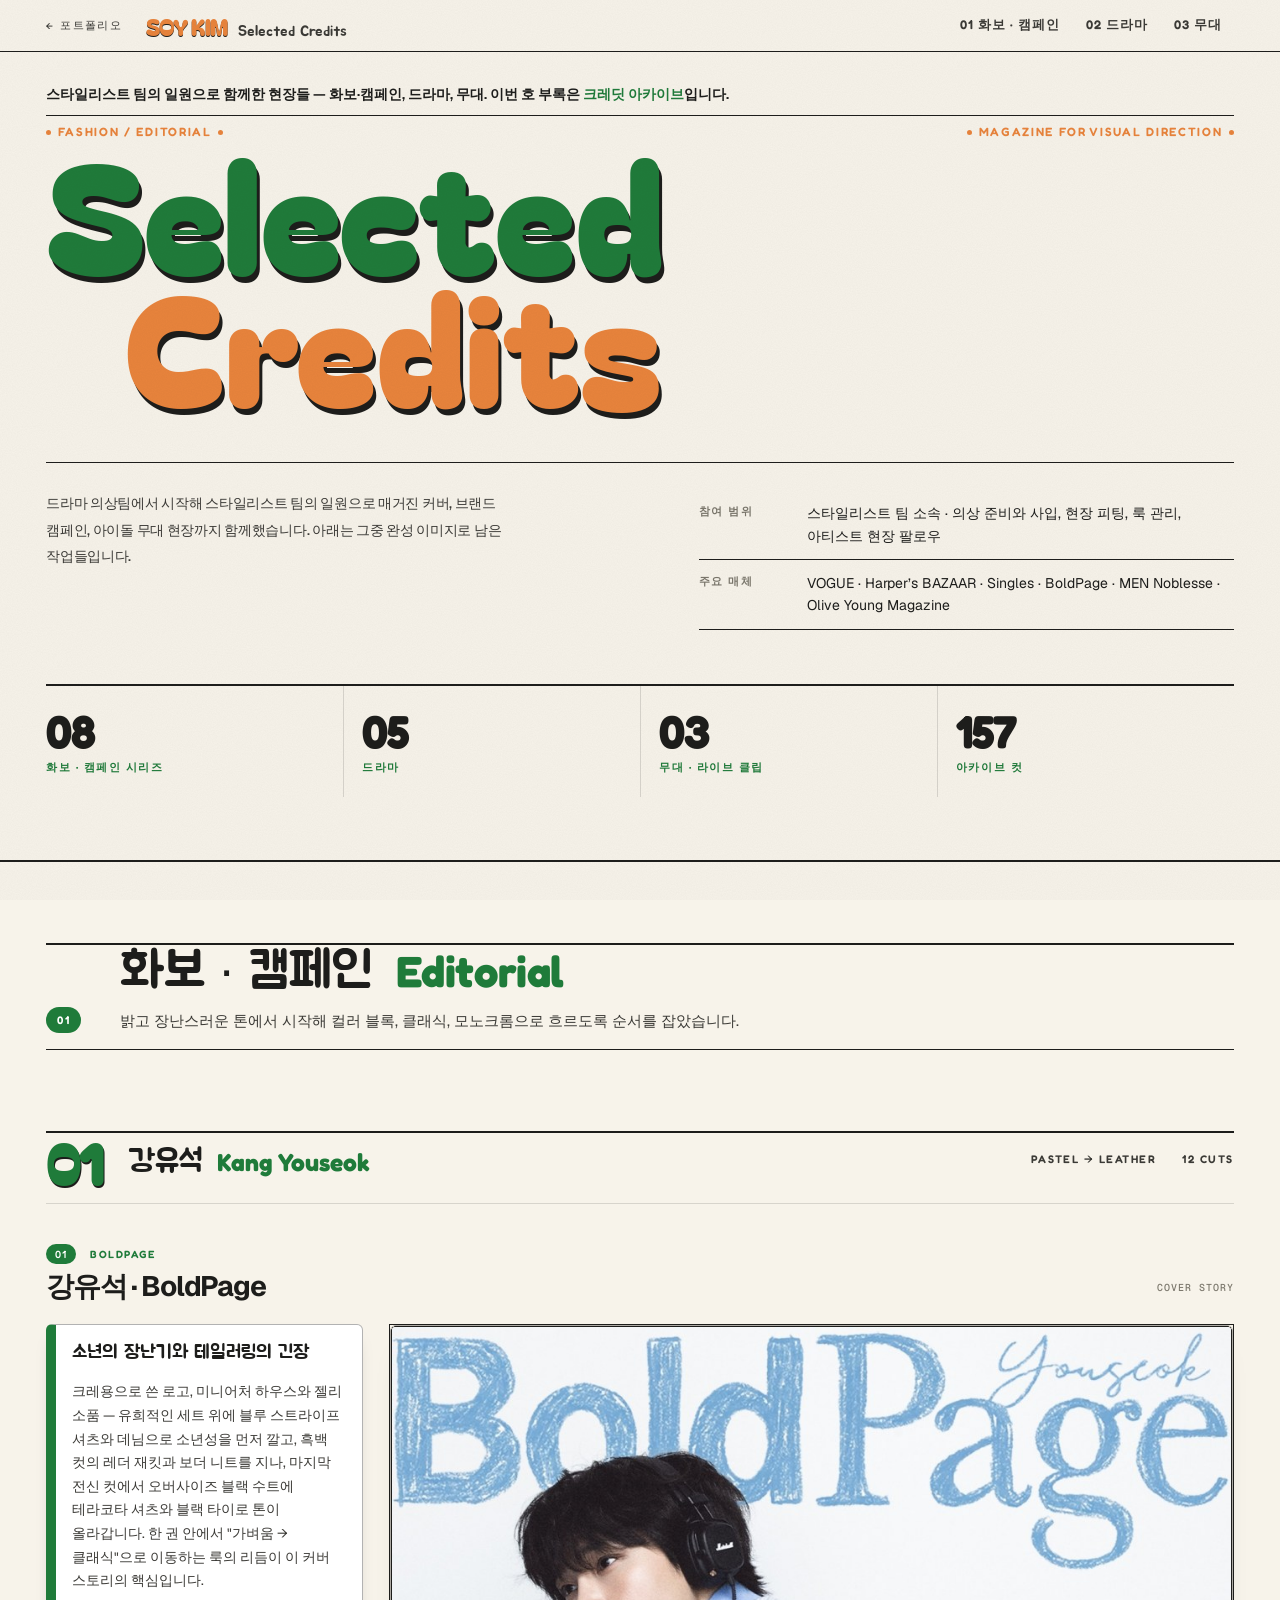
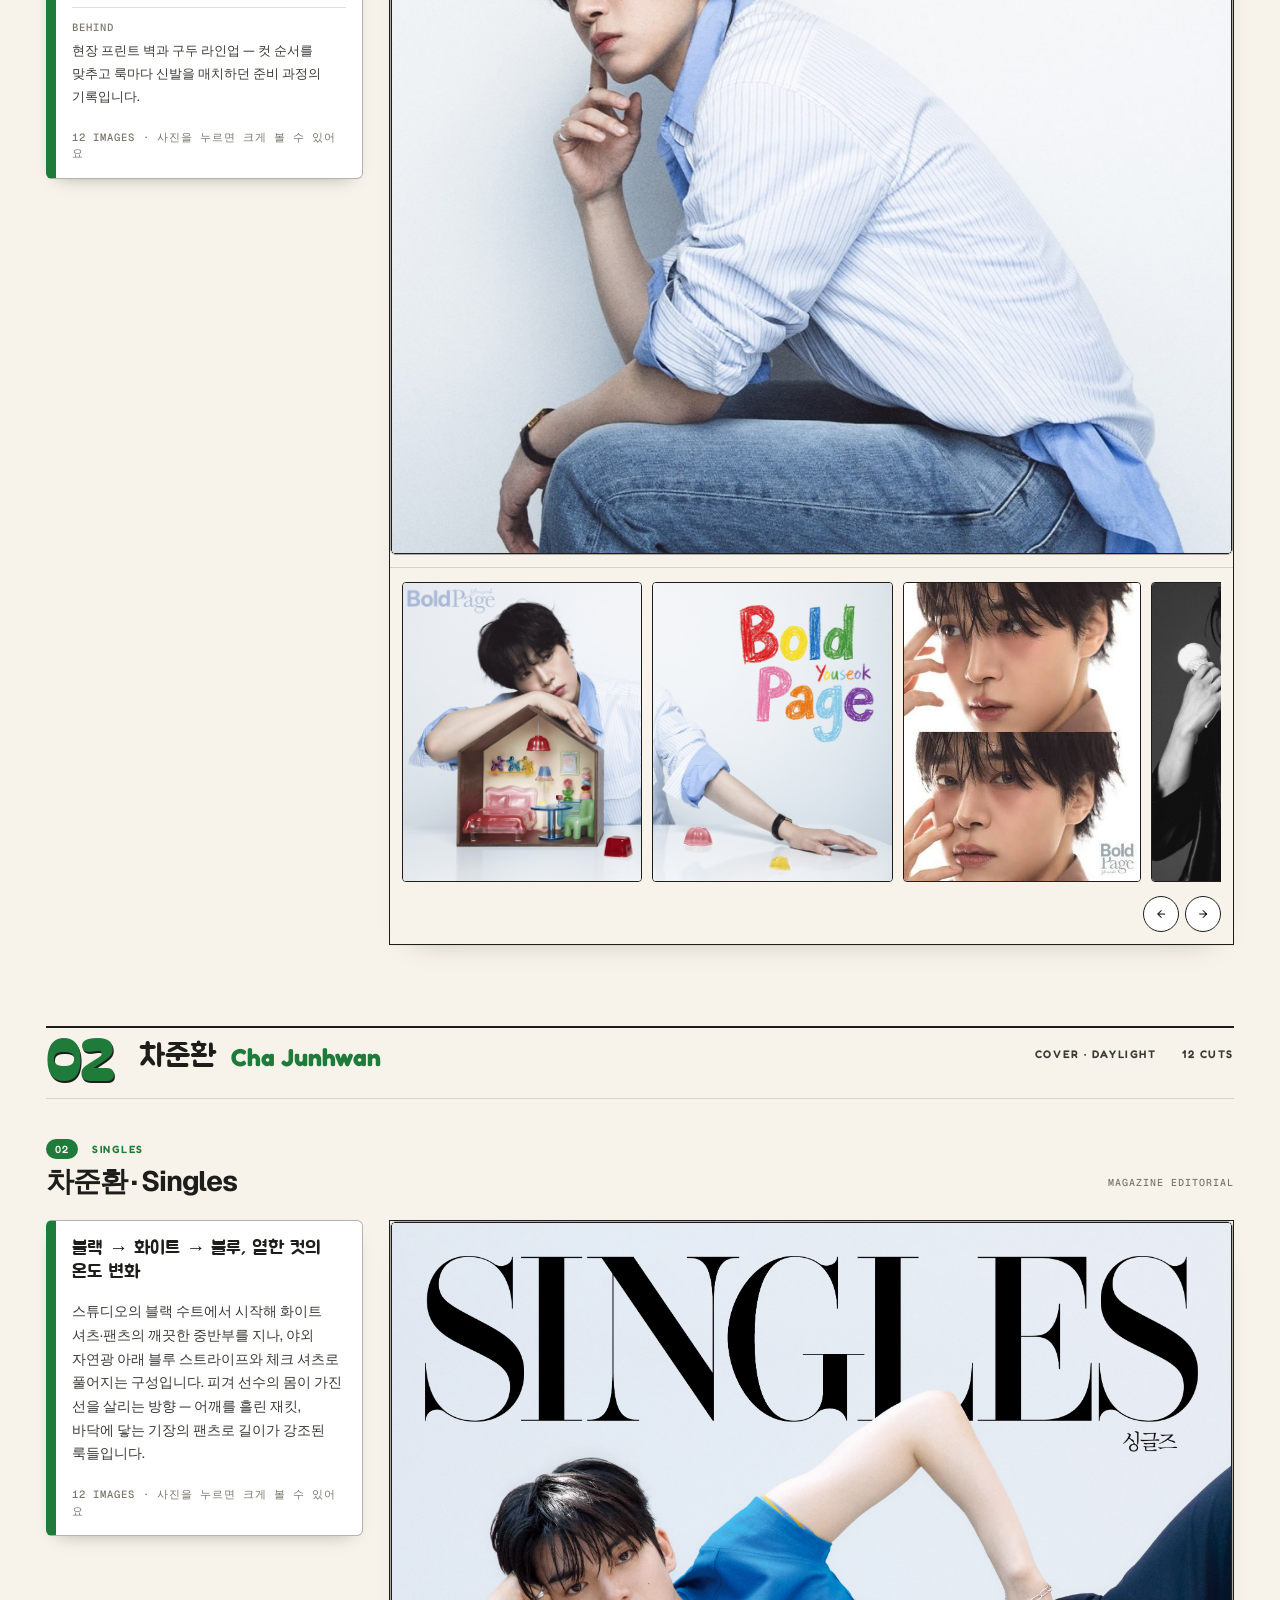
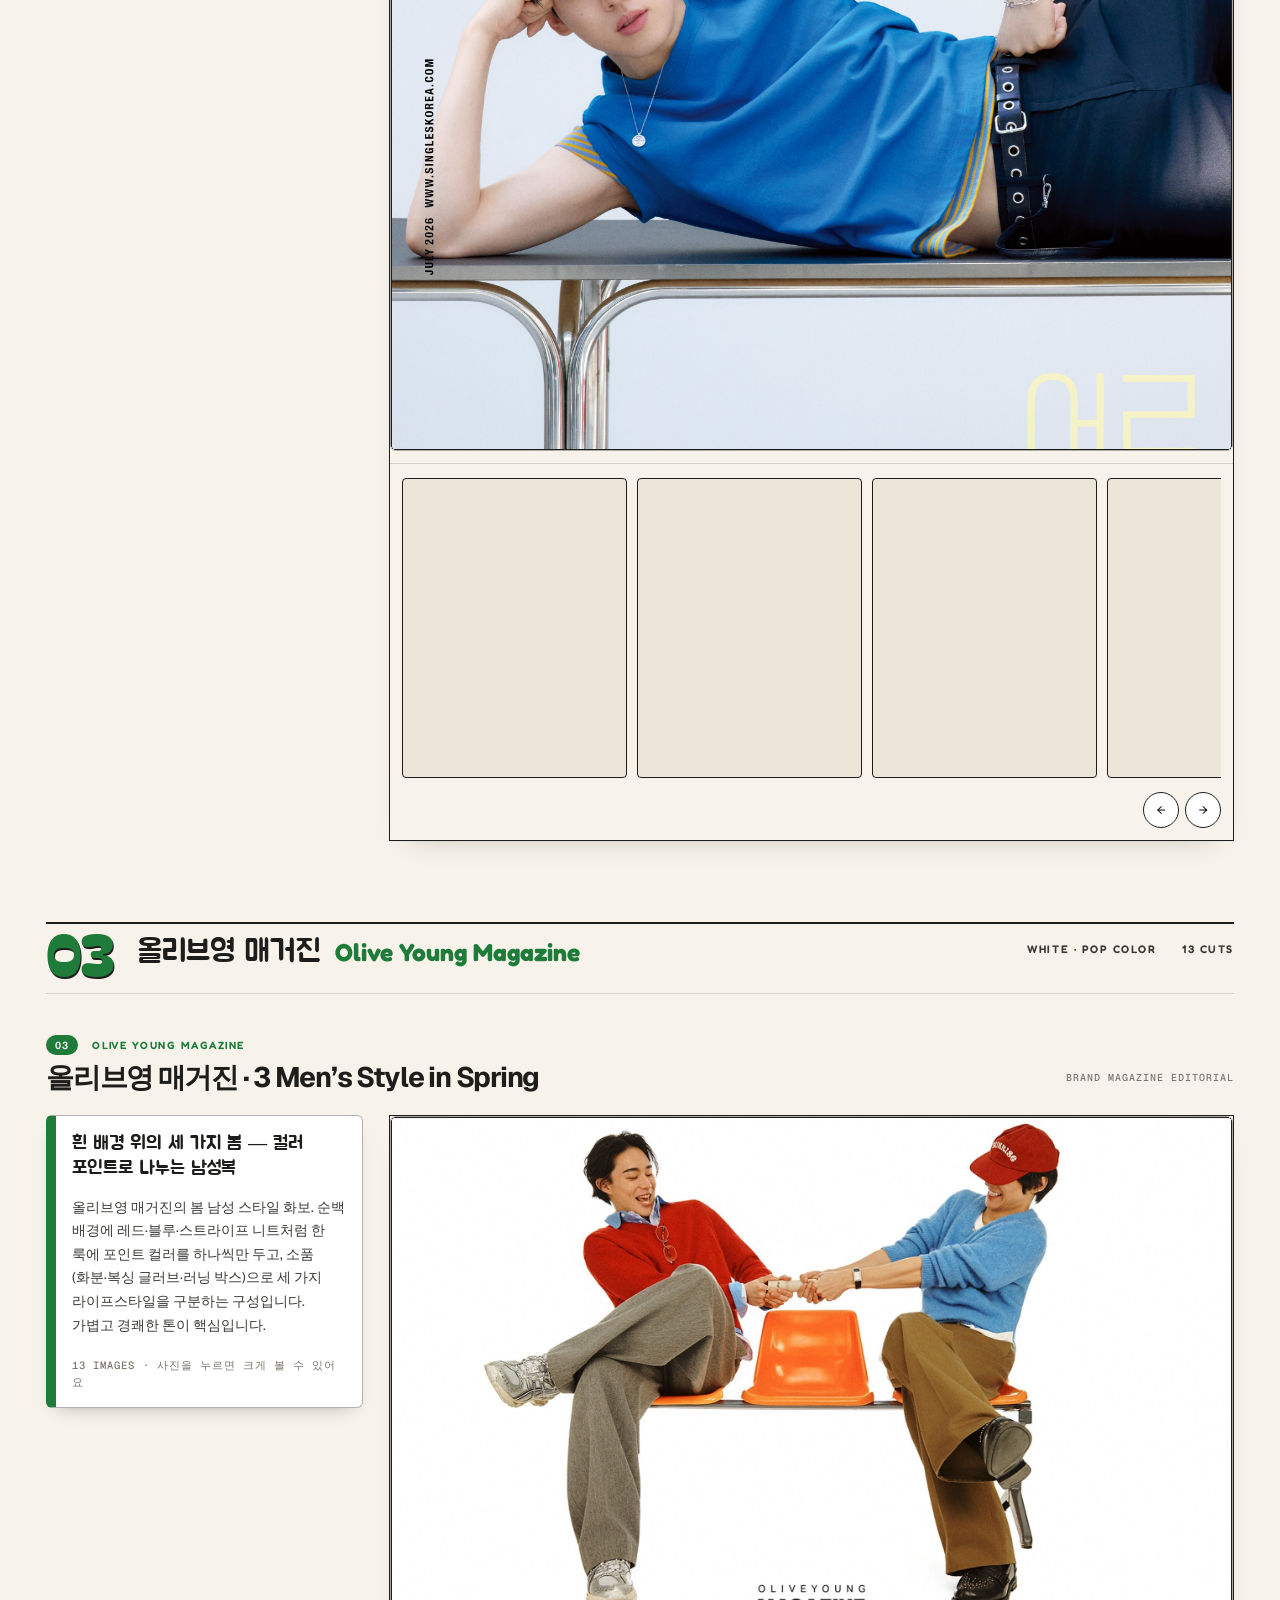
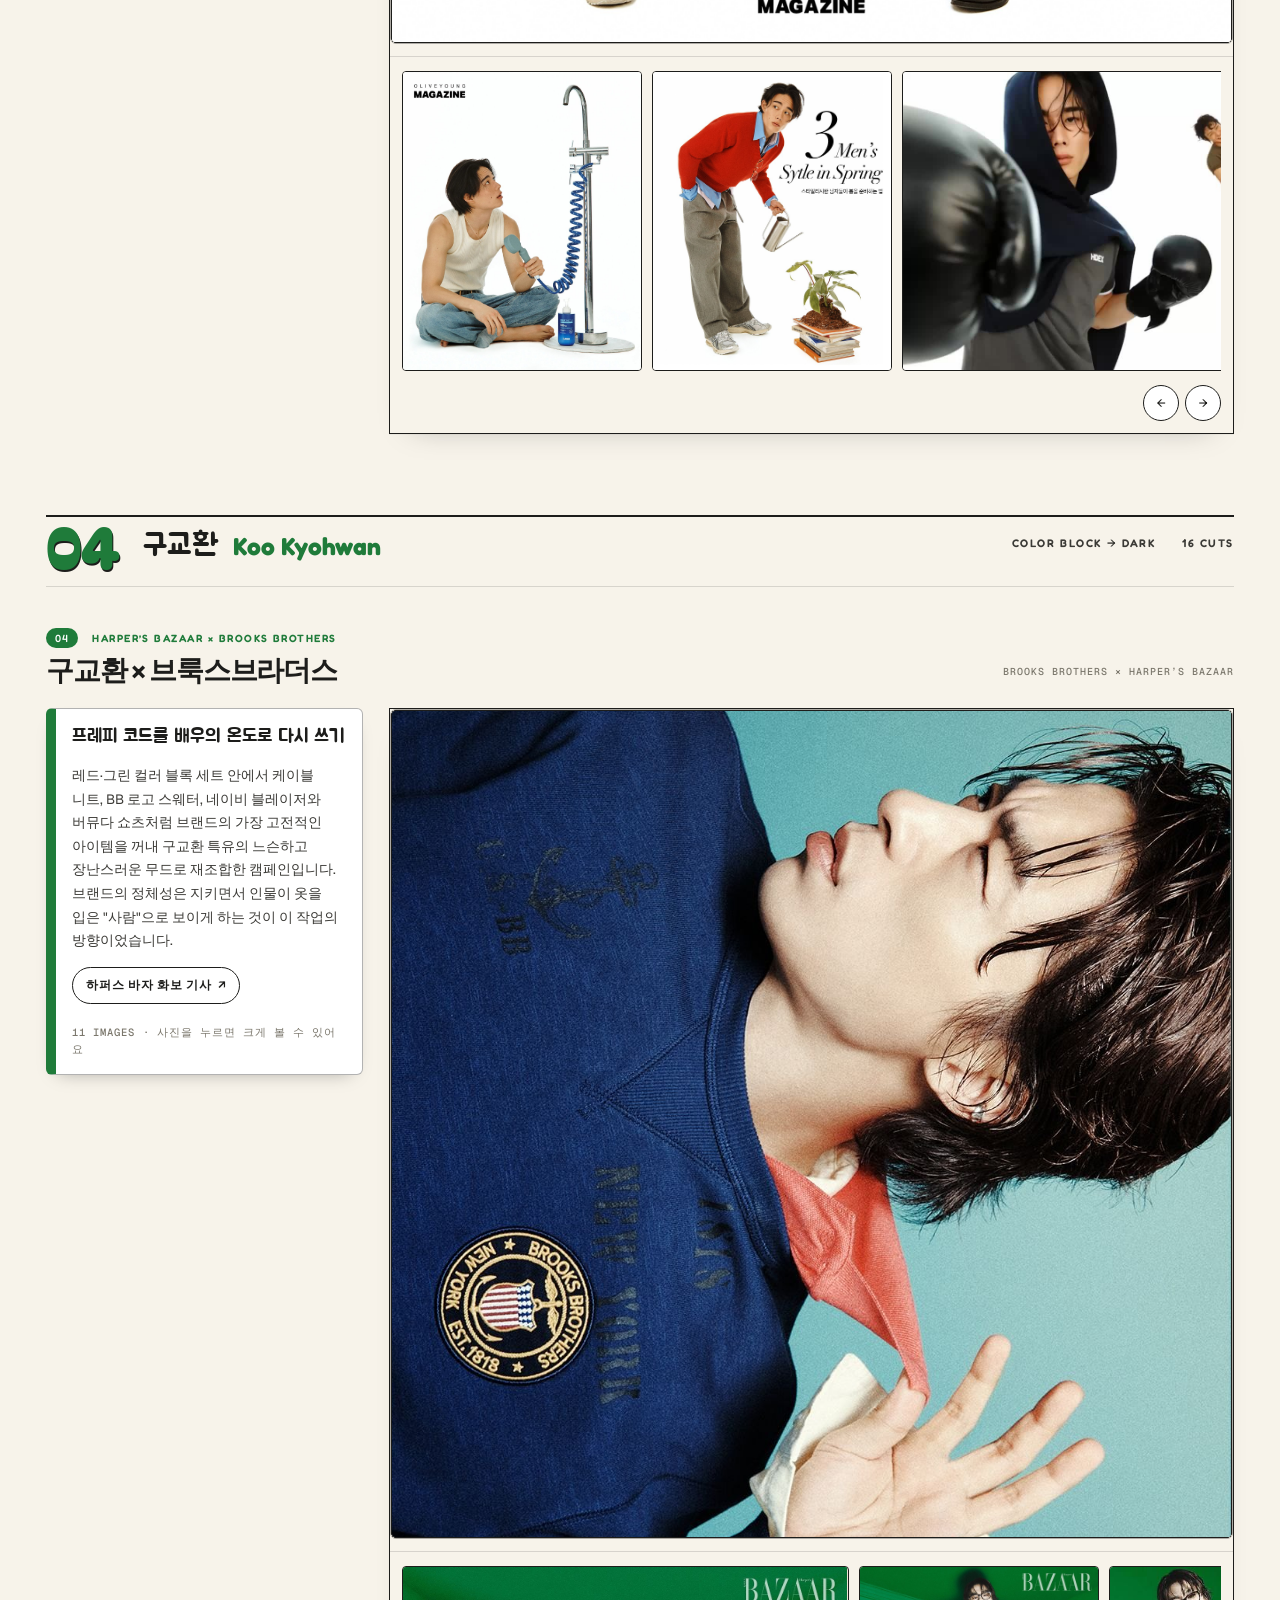
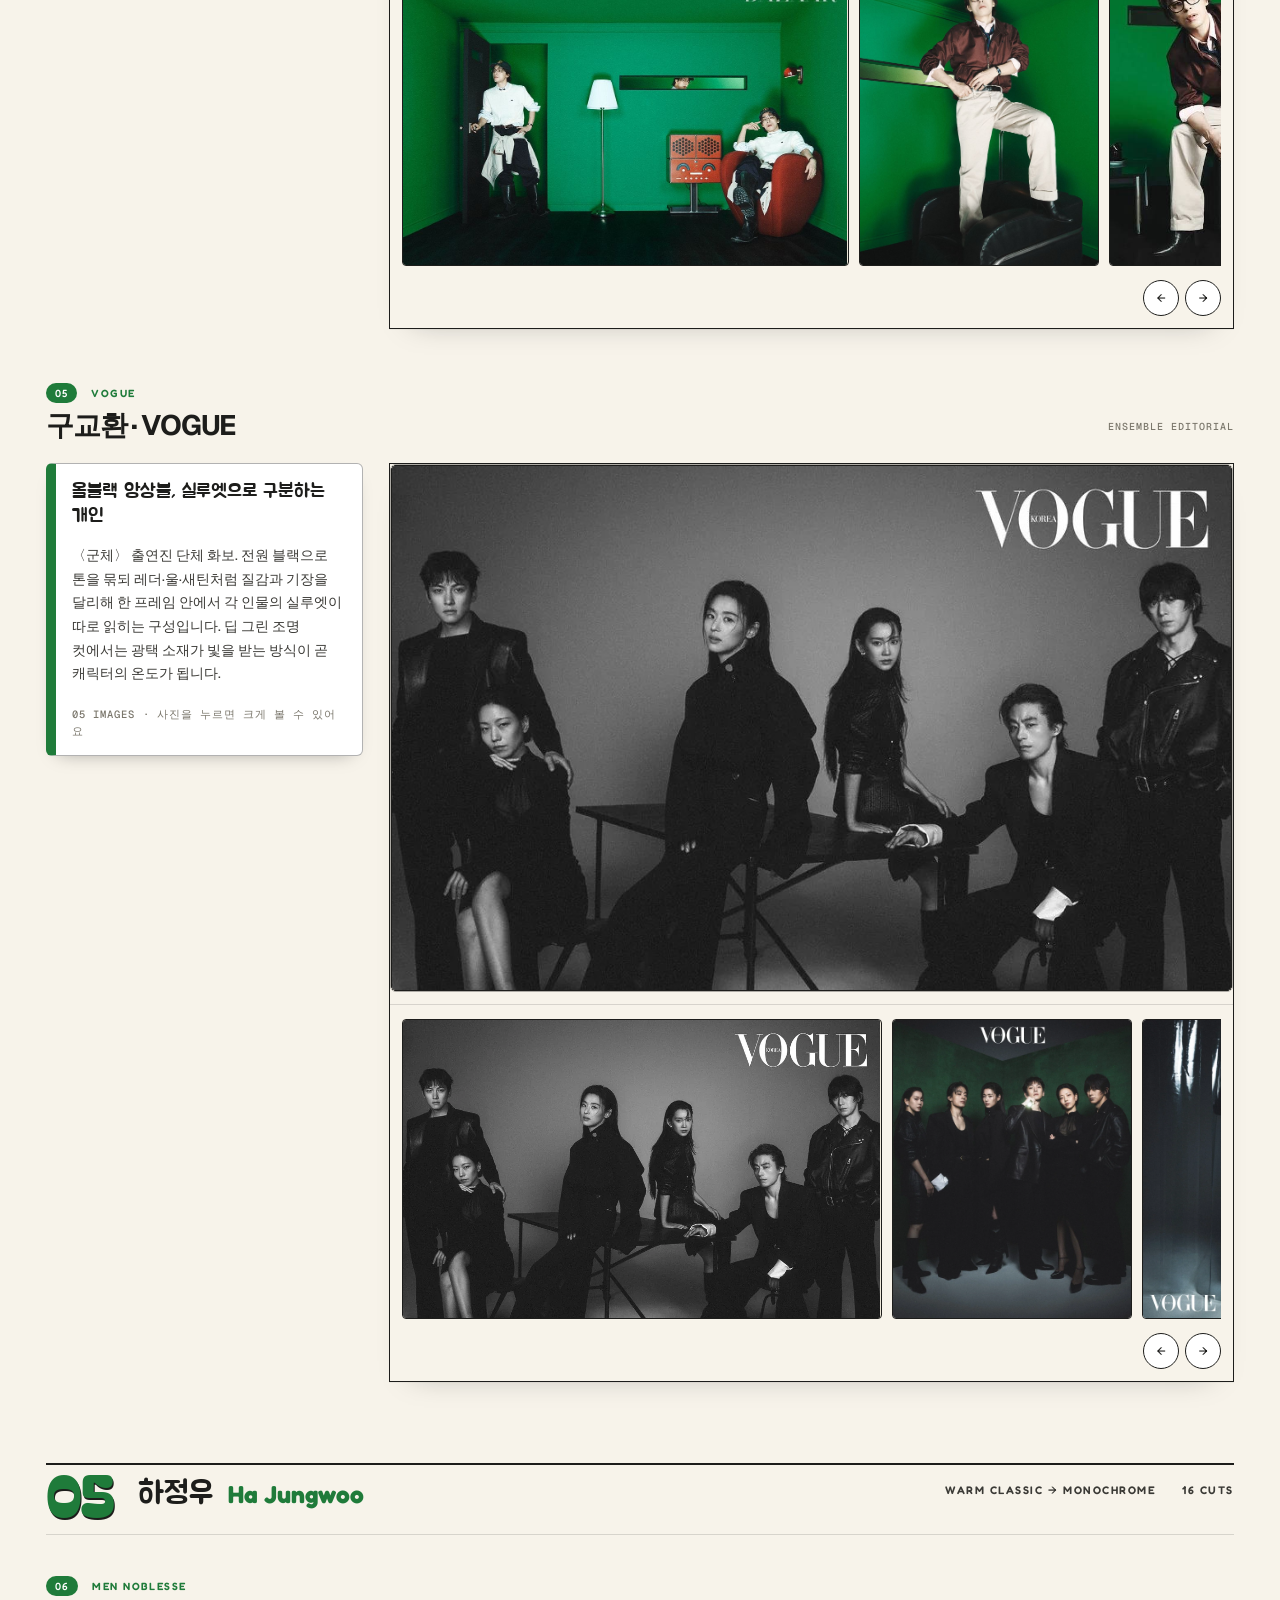
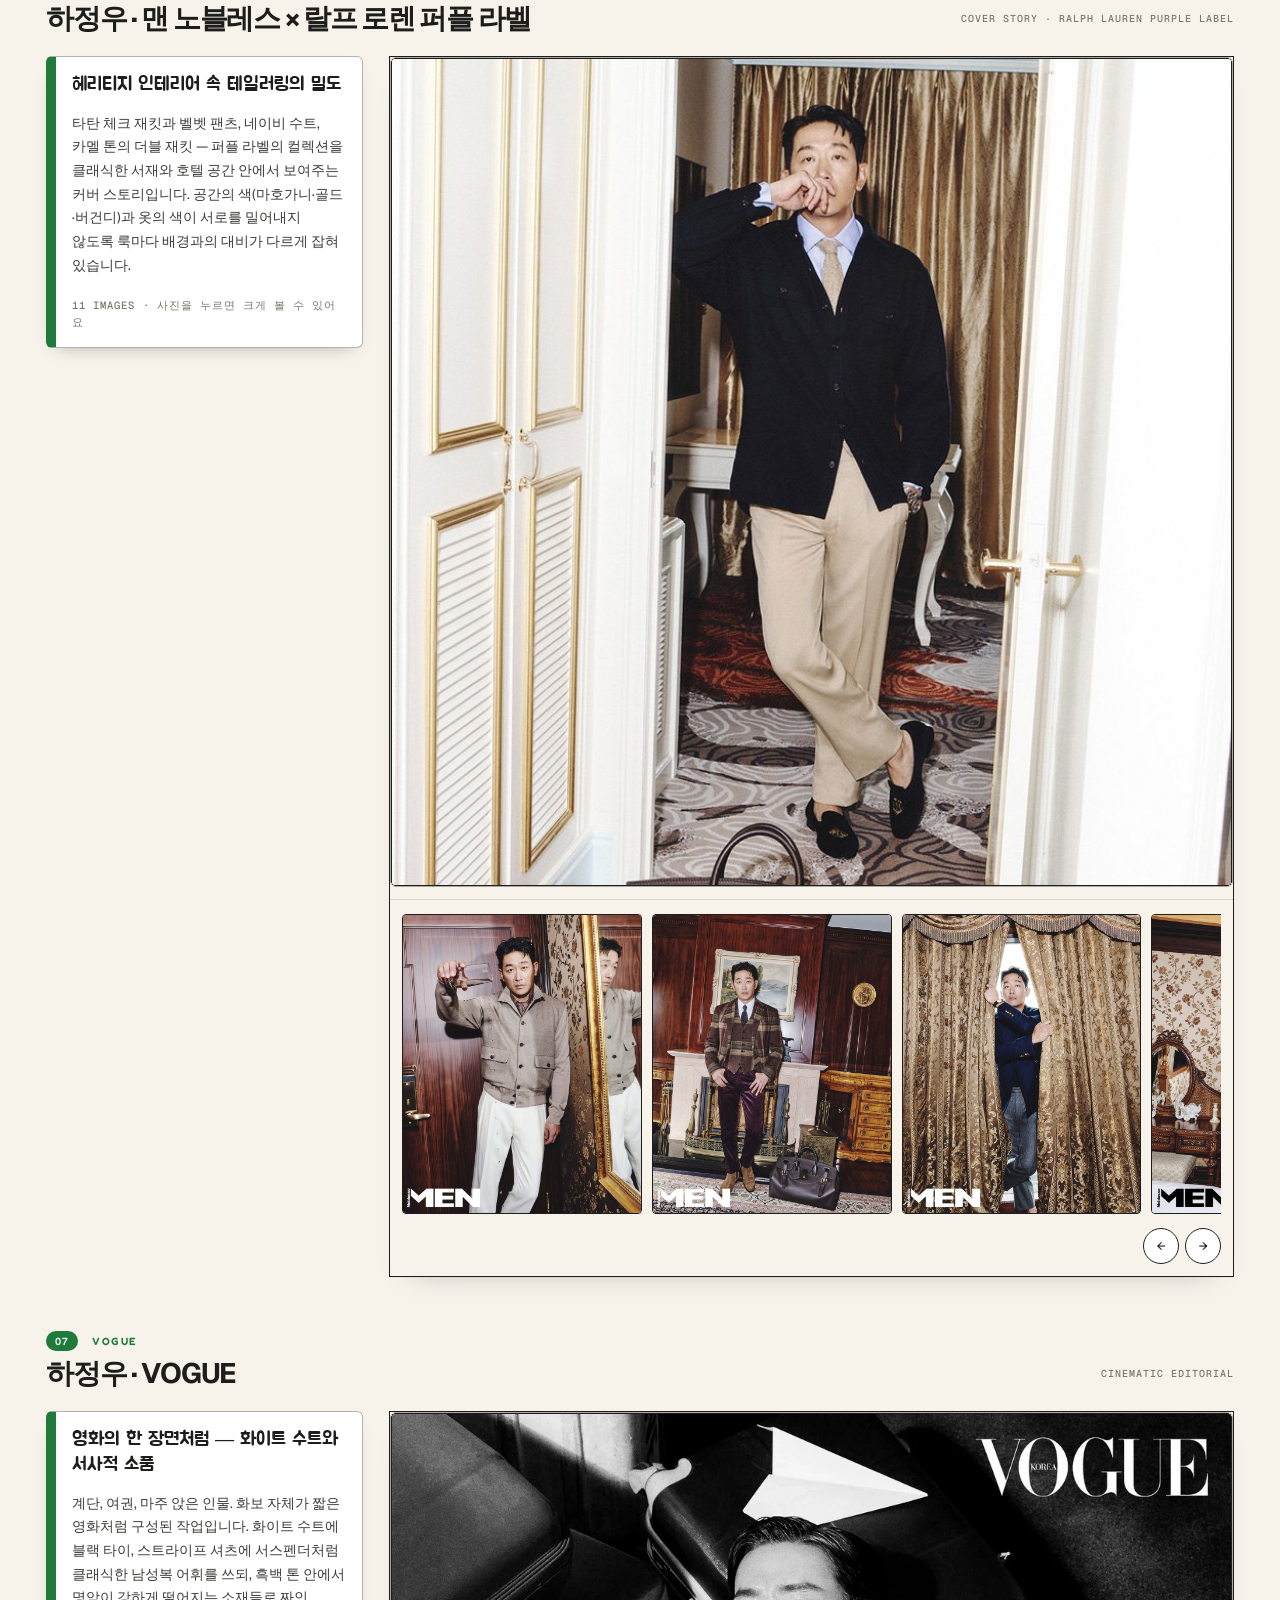
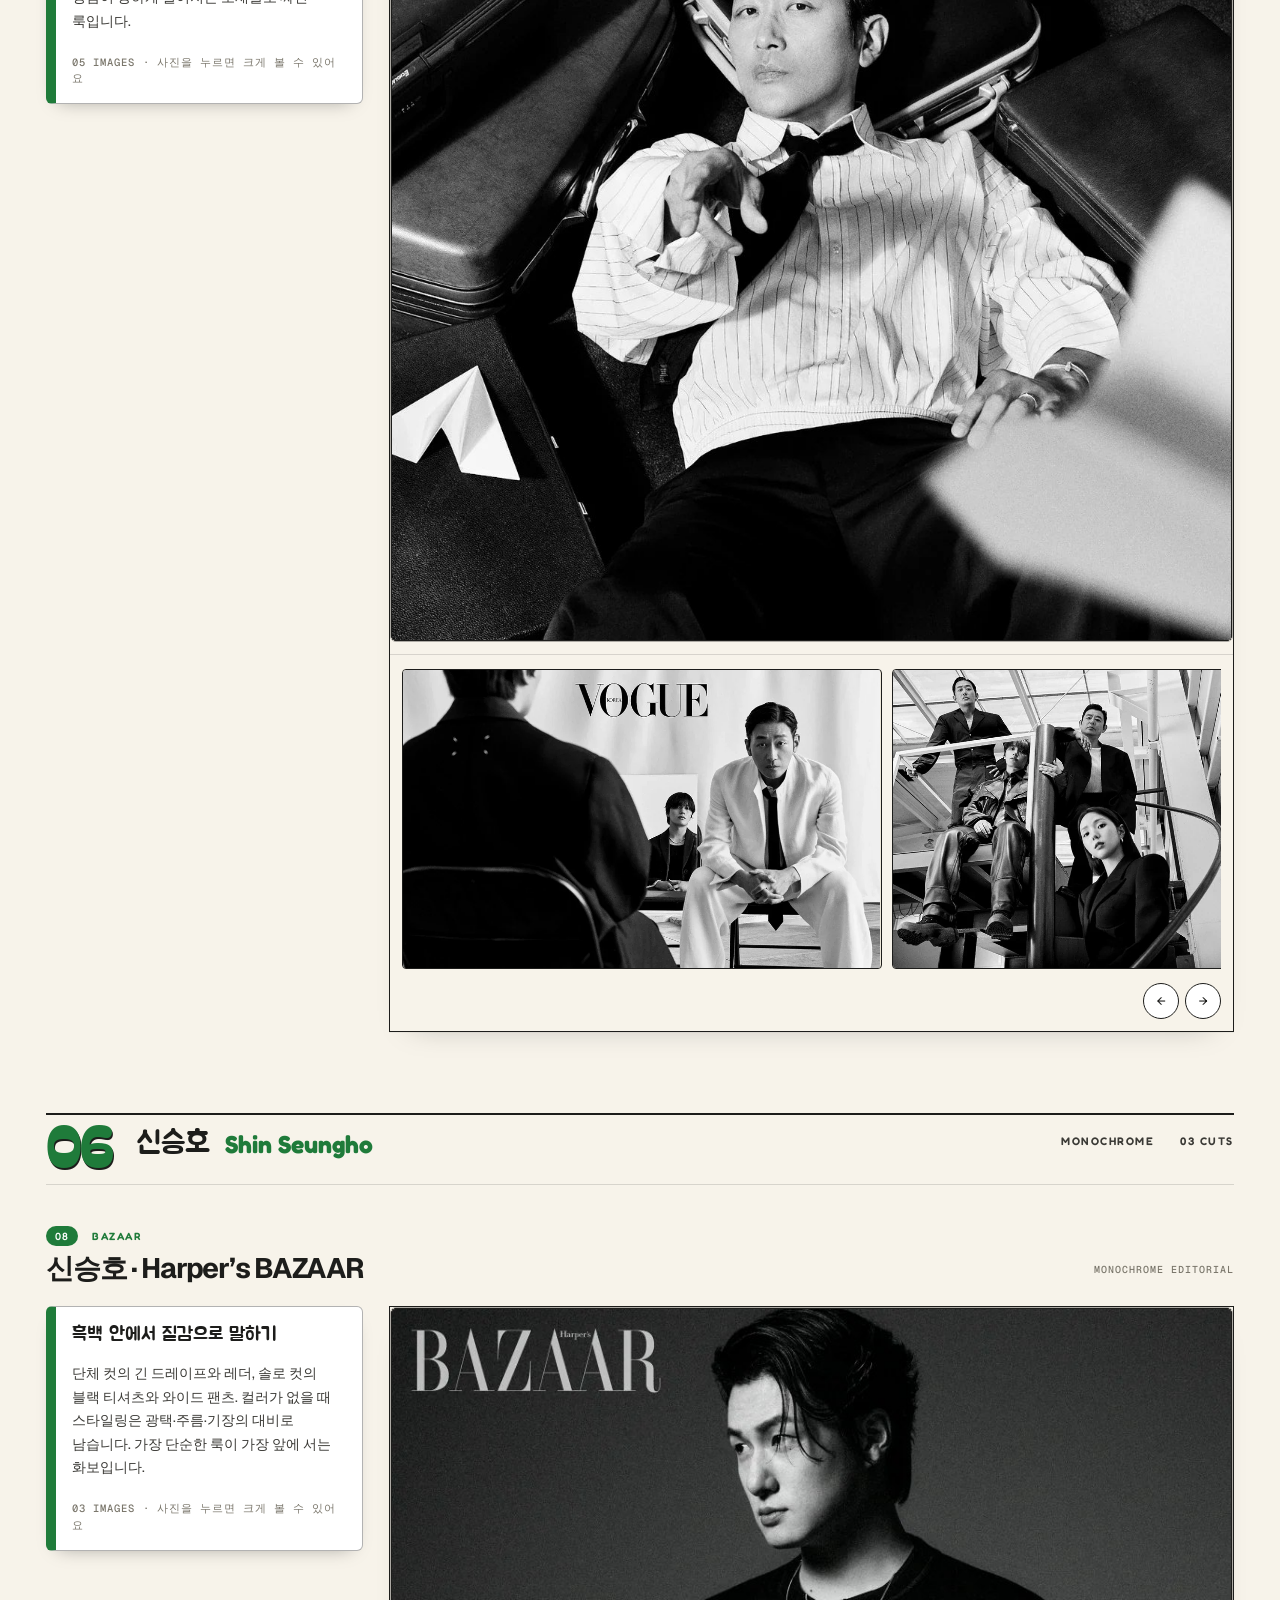
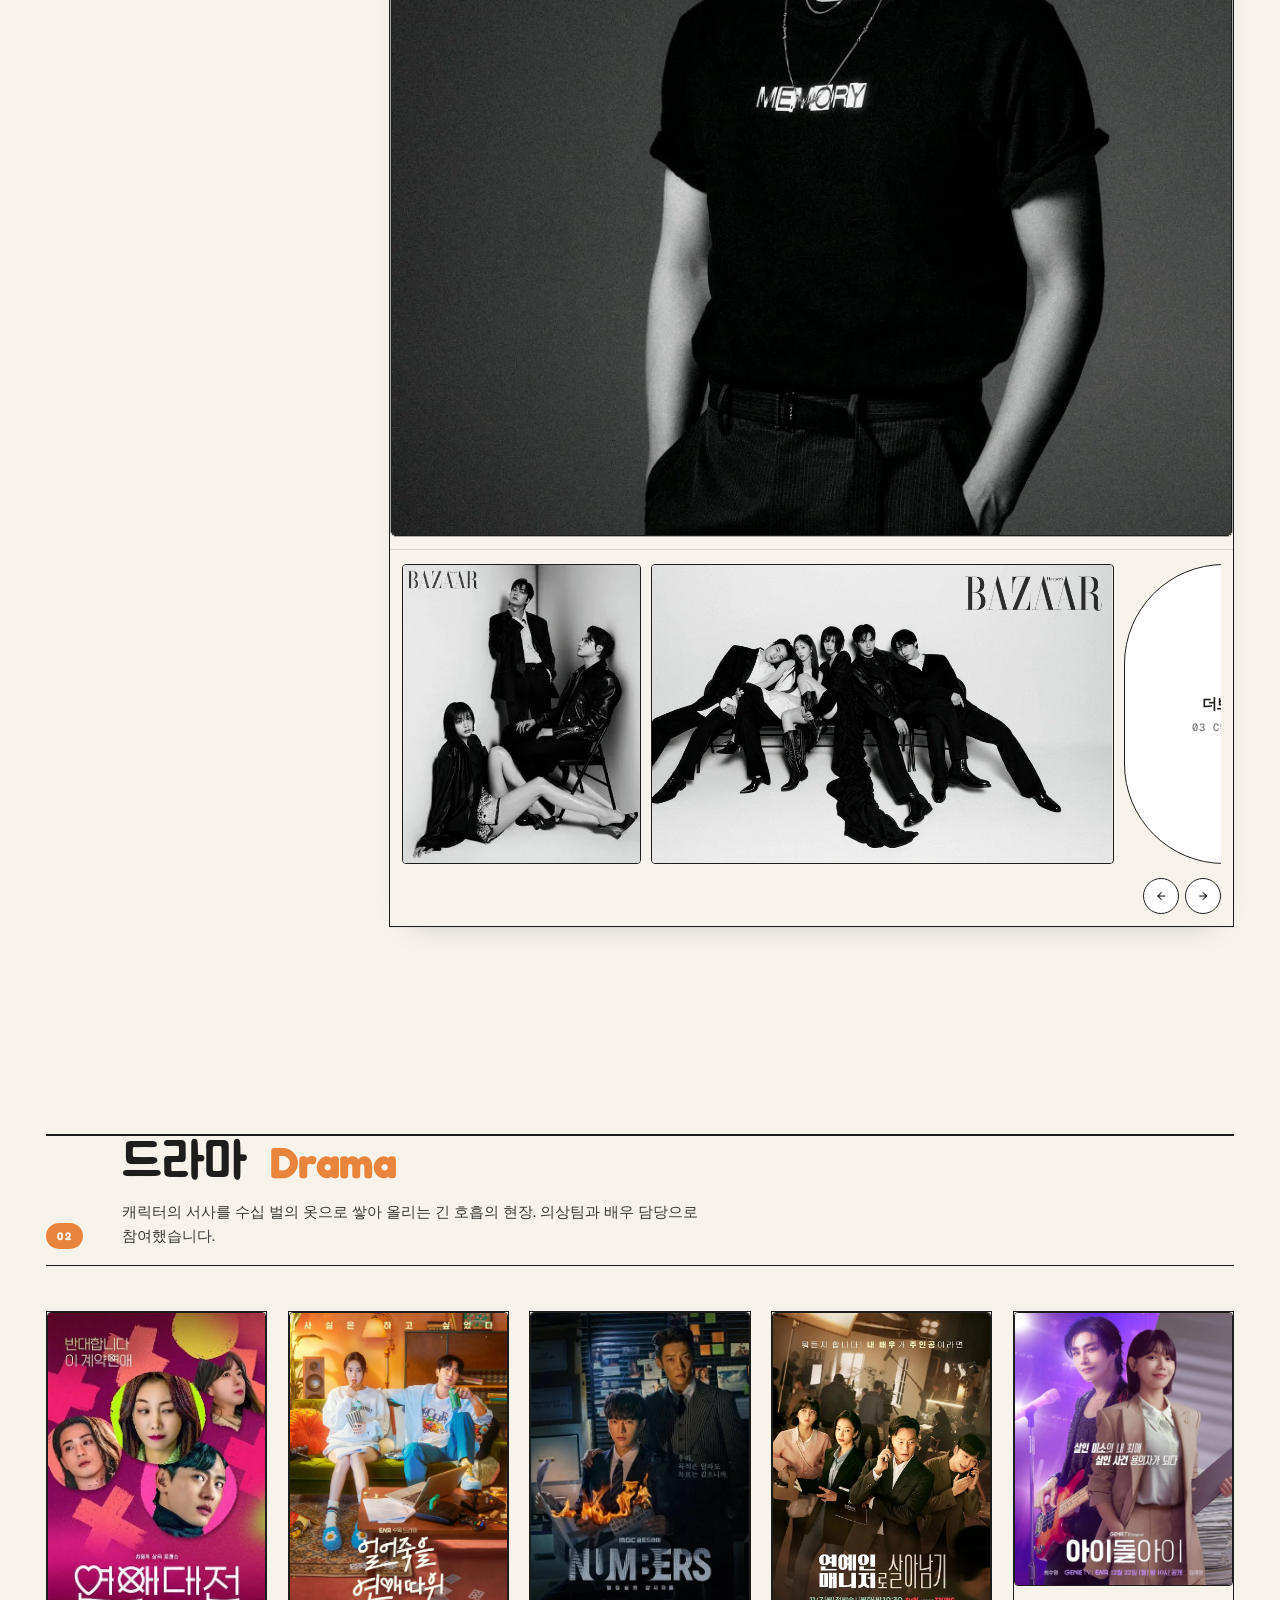
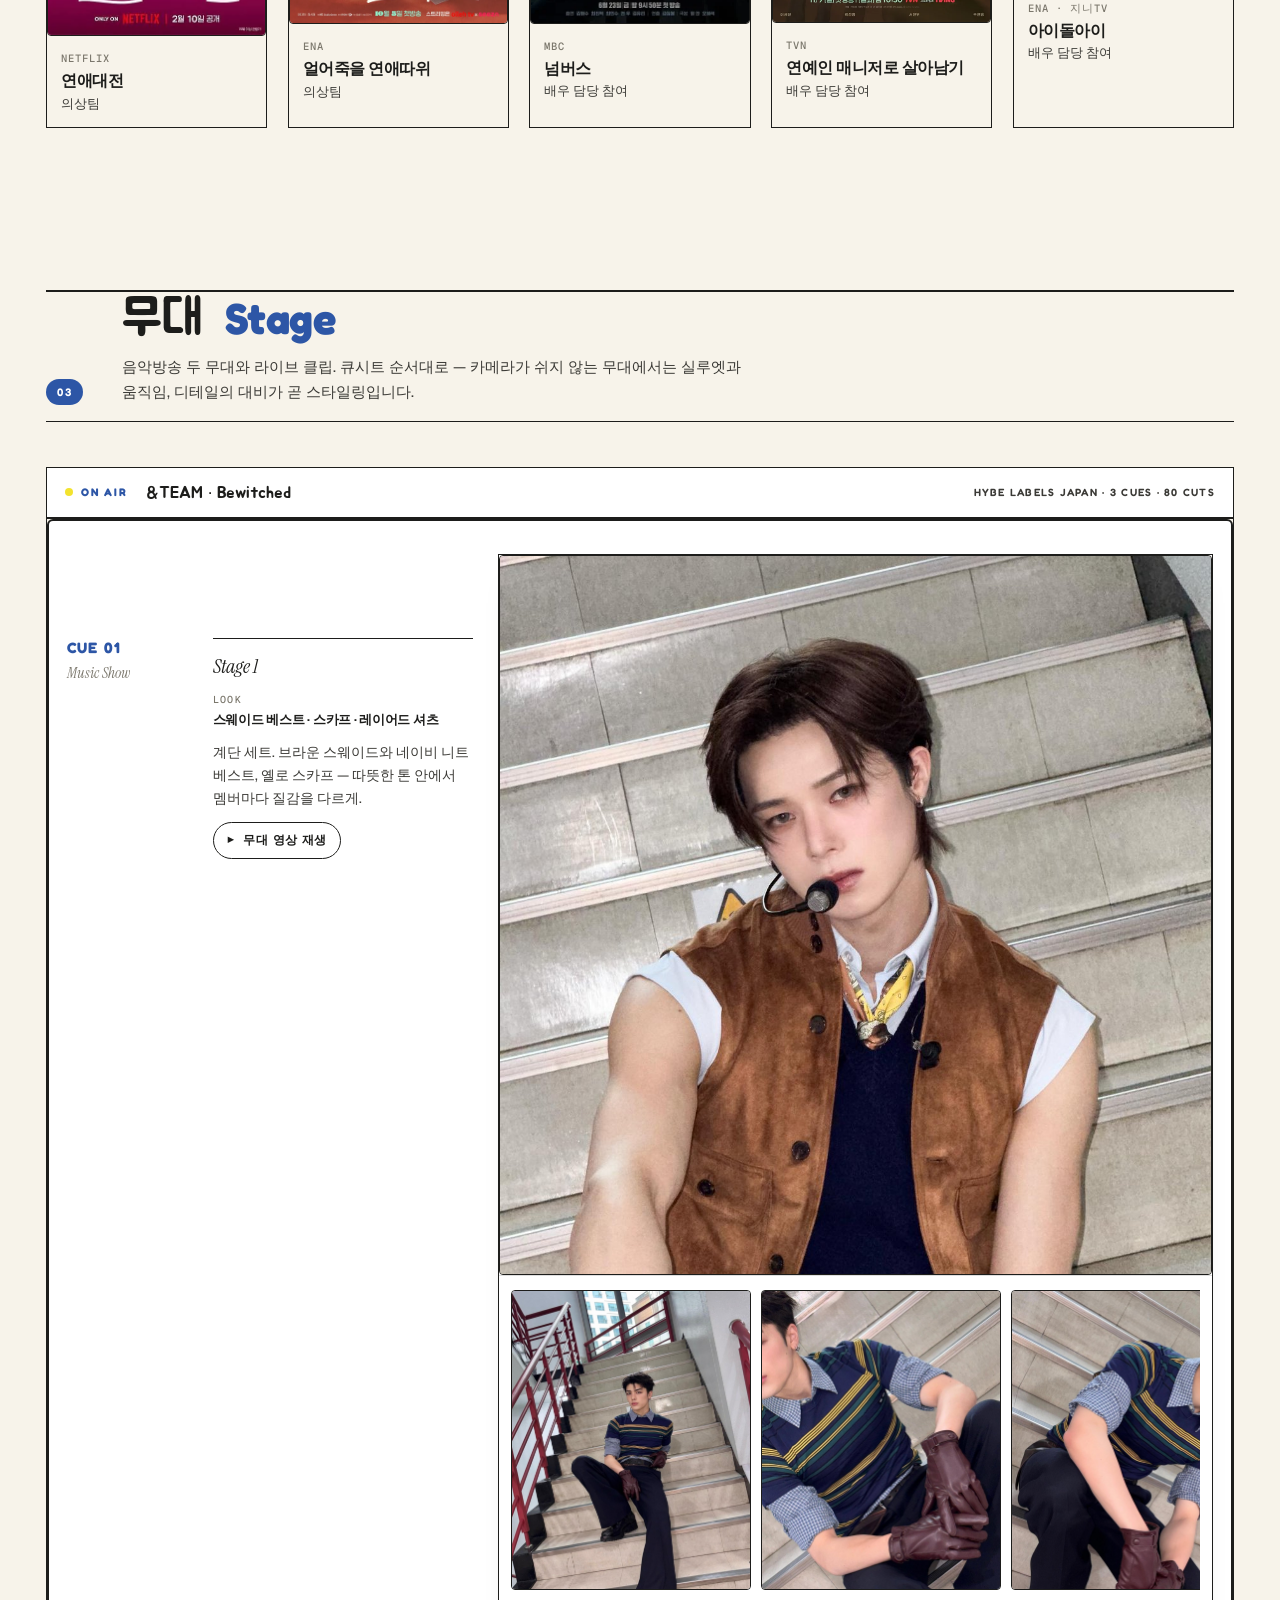
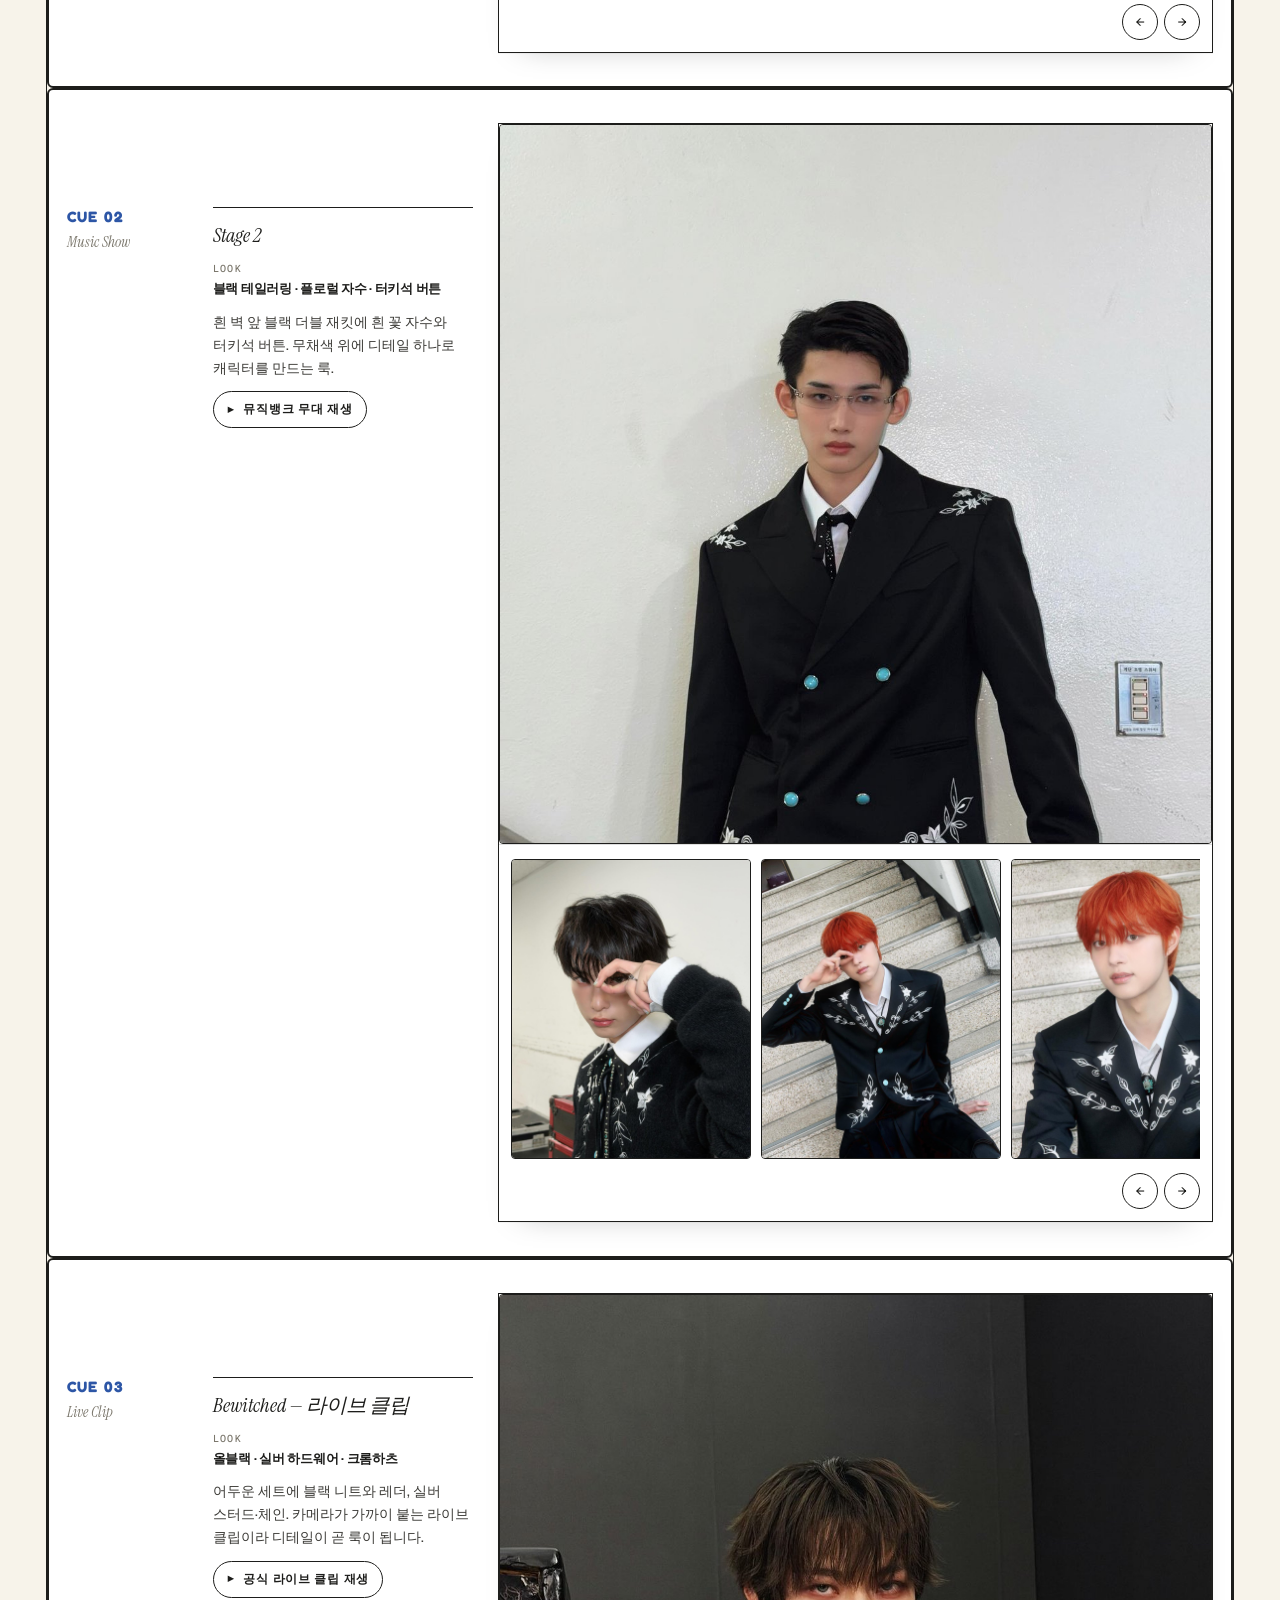
==== credits.html @ deccb171 "Portfolio site v48 — files Co-Authored-By: Claude Fable 5.1 <noreply@anthropic.com> Claude-Session: " ====
<!doctype html>
<html lang="ko">
<head>
  <meta charset="UTF-8" />
  <meta name="viewport" content="width=device-width, initial-scale=1" />
  <meta name="theme-color" content="#f4f3ef" />
  <meta name="description" content="SOY KIM — Selected Credits. 드라마·무대·캠페인·매거진 현장에서 참여한 스타일링 작업 아카이브." />
  <title>SOY KIM — Selected Credits</title>
  <link rel="stylesheet" href="assets/fonts/fonts.css" />
  <link rel="stylesheet" href="assets/fonts/popeye.css" />
  <link rel="stylesheet" href="credits.css" />
  <script src="projects.js" defer></script>
  <script src="credits.js" defer></script>
</head>
<body class="credits-body">
<div class="bg" aria-hidden="true"><i class="bg-blob bg-blob--1"></i><i class="bg-blob bg-blob--2"></i><i class="bg-blob bg-blob--3"></i><i class="bg-blob bg-blob--4"></i><i class="bg-ray"></i><i class="bg-ray2"></i></div>
<a href="#intro" class="skip-link">본문으로 이동</a>

<header class="cr-bar" id="crBar">
  <a class="cr-back" href="index.html#project-fashion"><span aria-hidden="true">←</span> 포트폴리오</a>
  <div class="cr-bar-title"><strong>SOY KIM</strong><span>Selected Credits</span></div>
  <nav class="cr-bar-nav" aria-label="섹션 이동">
    <a href="#editorial">01 화보 · 캠페인</a>
    <a href="#drama">02 드라마</a>
    <a href="#stage">03 무대</a>
  </nav>
  <span class="cr-bar-progress" id="crProgress" aria-hidden="true"></span>
</header>

<main class="cr-main">

  <!-- ───────── INTRO ───────── -->
  <section class="cr-intro" id="intro">
    <div class="cr-wrap">
      <p class="cr-strap">스타일리스트 팀의 일원으로 함께한 현장들 — 화보·캠페인, 드라마, 무대. 이번 호 부록은 <b>크레딧 아카이브</b>입니다.</p><p class="cr-eyebrow"><span class="dotlabel">Fashion / Editorial</span><span class="dotlabel">Magazine for Visual Direction</span></p>
      <h1 class="cr-title bubble">Selected<span>Credits</span><i class="reg">®</i></h1>
      <div class="cr-intro-grid">
        <p class="cr-lede">드라마 의상팀에서 시작해 스타일리스트 팀의 일원으로 매거진 커버, 브랜드 캠페인, 아이돌 무대 현장까지 함께했습니다. 아래는 그중 완성 이미지로 남은 작업들입니다.</p>
        <dl class="cr-facts">
          <div><dt>참여 범위</dt><dd>스타일리스트 팀 소속 · 의상 준비와 사입, 현장 피팅, 룩 관리, 아티스트 현장 팔로우</dd></div>
          <div><dt>주요 매체</dt><dd>VOGUE · Harper’s BAZAAR · Singles · BoldPage · MEN Noblesse · Olive Young Magazine</dd></div>
        </dl>
      </div>
      <ul class="cr-stats" id="crStats" aria-label="크레딧 요약"></ul>
    </div>
  </section>

  <!-- ───────── 01 EDITORIAL ───────── -->
  <section class="cr-section" id="editorial">
    <div class="cr-wrap">
      <header class="cr-section-head">
        <span class="cr-index">01</span>
        <h2>화보 · 캠페인 <em>Editorial</em></h2>
        <p>밝고 장난스러운 톤에서 시작해 컬러 블록, 클래식, 모노크롬으로 흐르도록 순서를 잡았습니다.</p>
      </header>
      <div id="editorialSeries"></div>
    </div>
  </section>

  <!-- ───────── 02 CAMPAIGN ───────── -->
  <section class="cr-section cr-section--tint" id="campaign">
    <div class="cr-wrap">
      <header class="cr-section-head">
        <span class="cr-index">02</span>
        <h2>캠페인 <em>Campaign</em></h2>
        <p>브랜드의 코드를 인물에 맞게 다시 쓰는 일. 매거진 지면과 브랜드 광고가 만나는 지점의 작업입니다.</p>
      </header>
      <div id="campaignSeries"></div>
    </div>
  </section>

  <!-- ───────── 03 DRAMA ───────── -->
  <section class="cr-section" id="drama">
    <div class="cr-wrap">
      <header class="cr-section-head">
        <span class="cr-index">02</span>
        <h2>드라마 <em>Drama</em></h2>
        <p>캐릭터의 서사를 수십 벌의 옷으로 쌓아 올리는 긴 호흡의 현장. 의상팀과 배우 담당으로 참여했습니다.</p>
      </header>
      <div class="cr-drama-grid" id="dramaGrid"></div>
    </div>
  </section>

  <!-- ───────── 04 STAGE ───────── -->
  <section class="cr-section cr-section--tint" id="stage">
    <div class="cr-wrap">
      <header class="cr-section-head">
        <span class="cr-index">03</span>
        <h2>무대 <em>Stage</em></h2>
        <p>음악방송 두 무대와 라이브 클립. 큐시트 순서대로 — 카메라가 쉬지 않는 무대에서는 실루엣과 움직임, 디테일의 대비가 곧 스타일링입니다.</p>
      </header>
      <div id="stageBlock"></div>
    </div>
  </section>

  <footer class="cr-foot">
    <div class="cr-wrap">
      <p class="cr-foot-note">이 페이지는 팀 작업의 참여 아카이브입니다. 개별 역할과 참여 범위는 프로젝트마다 다르며, 모든 이미지·영상의 권리는 각 매체와 원권리자에게 있습니다.</p>
      <div class="cr-foot-row">
        <a href="index.html#project-fashion" class="cr-foot-link"><span aria-hidden="true">←</span> 포트폴리오로 돌아가기</a>
        <span>SOY KIM © 2026</span>
        <a href="#intro" class="cr-foot-link">맨 위로 <span aria-hidden="true">↑</span></a>
      </div>
    </div>
  </footer>
</main>

<div id="crLightbox" class="cr-lightbox" hidden>
  <div class="cr-lightbox-dialog" role="dialog" aria-modal="true" aria-labelledby="crLightboxCaption" tabindex="-1">
    <button type="button" class="cr-lightbox-close" id="crLightboxClose" aria-label="이미지 닫기">닫기 <span>×</span></button>
    <button type="button" class="cr-lightbox-nav prev" id="crLightboxPrev" aria-label="이전 이미지">‹</button>
    <figure class="cr-lightbox-figure">
      <img id="crLightboxImage" src="" alt="" />
      <figcaption id="crLightboxCaption"></figcaption>
    </figure>
    <button type="button" class="cr-lightbox-nav next" id="crLightboxNext" aria-label="다음 이미지">›</button>
  </div>
</div>
</body>
</html>
---- assets/fonts/fonts.css ----
/* 셀프 호스팅 서체 — Geist(제목·UI), Geist Mono(라벨·숫자). 한글은 Pretendard(동적 서브셋) */
@font-face{font-family:'Geist';src:url('Geist-Variable.woff2') format('woff2');font-weight:100 900;font-style:normal;font-display:swap}
@font-face{font-family:'Geist Mono';src:url('GeistMono-Variable.woff2') format('woff2');font-weight:100 900;font-style:normal;font-display:swap}
@import url('pretendard/pretendardvariable-dynamic-subset.css');
@font-face{font-family:'Instrument Serif';src:url('instrument-serif-latin-400-normal.woff2') format('woff2');font-weight:400;font-style:normal;font-display:swap}
@font-face{font-family:'Instrument Serif';src:url('instrument-serif-latin-400-italic.woff2') format('woff2');font-weight:400;font-style:italic;font-display:swap}
---- assets/fonts/popeye.css ----
/* POPEYE layer fonts — Jua (KR rounded display, OFL) + Fredoka (Latin rounded, OFL) */
@font-face{font-family:'Fredoka';font-style:normal;font-display:swap;font-weight:500;src:url(popeye/fredoka-latin-500-normal.woff2) format('woff2')}
@font-face{font-family:'Fredoka';font-style:normal;font-display:swap;font-weight:600;src:url(popeye/fredoka-latin-600-normal.woff2) format('woff2')}
@font-face{font-family:'Fredoka';font-style:normal;font-display:swap;font-weight:700;src:url(popeye/fredoka-latin-700-normal.woff2) format('woff2')}
/* jua-[2]-400-normal */
@font-face {
  font-family: 'Jua';
  font-style: normal;
  font-display: swap;
  font-weight: 400;
  src: url(popeye/jua-2-400-normal.woff2) format('woff2');
  unicode-range: U+d723-d728,U+d72a-d733,U+d735-d748,U+d74a-d74f,U+d752-d753,U+d755-d757,U+d75a-d75f,U+d762-d764,U+d766-d768,U+d76a-d76b,U+d76d-d76f,U+d771-d787,U+d789-d78b,U+d78d-d78f,U+d791-d797,U+d79a,U+d79c,U+d79e-d7a3,U+f900-f909,U+f90b-f92e;
}

/* jua-[3]-400-normal */
@font-face {
  font-family: 'Jua';
  font-style: normal;
  font-display: swap;
  font-weight: 400;
  src: url(popeye/jua-3-400-normal.woff2) format('woff2');
  unicode-range: U+d679-d68b,U+d68e-d69e,U+d6a0,U+d6a2-d6a7,U+d6a9-d6c3,U+d6c6-d6c7,U+d6c9-d6cb,U+d6cd-d6d3,U+d6d5-d6d6,U+d6d8-d6e3,U+d6e5-d6e7,U+d6e9-d6fb,U+d6fd-d717,U+d719-d71f,U+d721-d722;
}

/* jua-[4]-400-normal */
@font-face {
  font-family: 'Jua';
  font-style: normal;
  font-display: swap;
  font-weight: 400;
  src: url(popeye/jua-4-400-normal.woff2) format('woff2');
  unicode-range: U+d5bc-d5c7,U+d5ca-d5cb,U+d5cd-d5cf,U+d5d1-d5d7,U+d5d9-d5da,U+d5dc,U+d5de-d5e3,U+d5e6-d5e7,U+d5e9-d5eb,U+d5ed-d5f6,U+d5f8,U+d5fa-d5ff,U+d602-d603,U+d605-d607,U+d609-d60f,U+d612-d613,U+d616-d61b,U+d61d-d637,U+d63a-d63b,U+d63d-d63f,U+d641-d647,U+d64a-d64c,U+d64e-d653,U+d656-d657,U+d659-d65b,U+d65d-d666,U+d668,U+d66a-d678;
}

/* jua-[5]-400-normal */
@font-face {
  font-family: 'Jua';
  font-style: normal;
  font-display: swap;
  font-weight: 400;
  src: url(popeye/jua-5-400-normal.woff2) format('woff2');
  unicode-range: U+d507,U+d509-d50b,U+d50d-d513,U+d515-d53b,U+d53e-d53f,U+d541-d543,U+d545-d54c,U+d54e,U+d550,U+d552-d557,U+d55a-d55b,U+d55d-d55f,U+d561-d564,U+d566-d567,U+d56a,U+d56c,U+d56e-d573,U+d576-d577,U+d579-d583,U+d585-d586,U+d58a-d5a4,U+d5a6-d5bb;
}

/* jua-[6]-400-normal */
@font-face {
  font-family: 'Jua';
  font-style: normal;
  font-display: swap;
  font-weight: 400;
  src: url(popeye/jua-6-400-normal.woff2) format('woff2');
  unicode-range: U+d464-d477,U+d47a-d47b,U+d47d-d47f,U+d481-d487,U+d489-d48a,U+d48c,U+d48e-d4e7,U+d4e9-d503,U+d505-d506;
}

/* jua-[7]-400-normal */
@font-face {
  font-family: 'Jua';
  font-style: normal;
  font-display: swap;
  font-weight: 400;
  src: url(popeye/jua-7-400-normal.woff2) format('woff2');
  unicode-range: U+d3bf-d3c7,U+d3ca-d3cf,U+d3d1-d3eb,U+d3ee-d3ef,U+d3f1-d3f3,U+d3f5-d3fb,U+d3fd-d400,U+d402-d45b,U+d45d-d463;
}

/* jua-[8]-400-normal */
@font-face {
  font-family: 'Jua';
  font-style: normal;
  font-display: swap;
  font-weight: 400;
  src: url(popeye/jua-8-400-normal.woff2) format('woff2');
  unicode-range: U+d2ff,U+d302-d304,U+d306-d30b,U+d30f,U+d311-d313,U+d315-d31b,U+d31e,U+d322-d324,U+d326-d327,U+d32a-d32b,U+d32d-d32f,U+d331-d337,U+d339-d33c,U+d33e-d37b,U+d37e-d37f,U+d381-d383,U+d385-d38b,U+d38e-d390,U+d392-d397,U+d39a-d39b,U+d39d-d39f,U+d3a1-d3a7,U+d3a9-d3aa,U+d3ac,U+d3ae-d3b3,U+d3b5-d3b7,U+d3b9-d3bb,U+d3bd-d3be;
}

/* jua-[9]-400-normal */
@font-face {
  font-family: 'Jua';
  font-style: normal;
  font-display: swap;
  font-weight: 400;
  src: url(popeye/jua-9-400-normal.woff2) format('woff2');
  unicode-range: U+d257-d27f,U+d281-d29b,U+d29d-d29f,U+d2a1-d2ab,U+d2ad-d2b7,U+d2ba-d2bb,U+d2bd-d2bf,U+d2c1-d2c7,U+d2c9-d2ef,U+d2f2-d2f3,U+d2f5-d2f7,U+d2f9-d2fe;
}

/* jua-[10]-400-normal */
@font-face {
  font-family: 'Jua';
  font-style: normal;
  font-display: swap;
  font-weight: 400;
  src: url(popeye/jua-10-400-normal.woff2) format('woff2');
  unicode-range: U+d1b4,U+d1b6-d1f3,U+d1f5-d22b,U+d22e-d22f,U+d231-d233,U+d235-d23b,U+d23d-d240,U+d242-d256;
}

/* jua-[11]-400-normal */
@font-face {
  font-family: 'Jua';
  font-style: normal;
  font-display: swap;
  font-weight: 400;
  src: url(popeye/jua-11-400-normal.woff2) format('woff2');
  unicode-range: U+d105-d12f,U+d132-d133,U+d135-d137,U+d139-d13f,U+d141-d142,U+d144,U+d146-d14b,U+d14e-d14f,U+d151-d153,U+d155-d15b,U+d15e-d187,U+d189-d19f,U+d1a2-d1a3,U+d1a5-d1a7,U+d1a9-d1af,U+d1b2-d1b3;
}

/* jua-[12]-400-normal */
@font-face {
  font-family: 'Jua';
  font-style: normal;
  font-display: swap;
  font-weight: 400;
  src: url(popeye/jua-12-400-normal.woff2) format('woff2');
  unicode-range: U+d04b-d04f,U+d051-d057,U+d059-d06b,U+d06d-d06f,U+d071-d073,U+d075-d07b,U+d07e-d0a3,U+d0a6-d0a7,U+d0a9-d0ab,U+d0ad-d0b3,U+d0b6,U+d0b8,U+d0ba-d0bf,U+d0c2-d0c3,U+d0c5-d0c7,U+d0c9-d0cf,U+d0d2,U+d0d6-d0db,U+d0de-d0df,U+d0e1-d0e3,U+d0e5-d0eb,U+d0ee-d0f0,U+d0f2-d104;
}

/* jua-[13]-400-normal */
@font-face {
  font-family: 'Jua';
  font-style: normal;
  font-display: swap;
  font-weight: 400;
  src: url(popeye/jua-13-400-normal.woff2) format('woff2');
  unicode-range: U+cfa2-cfc3,U+cfc5-cfdf,U+cfe2-cfe3,U+cfe5-cfe7,U+cfe9-cff4,U+cff6-cffb,U+cffd-cfff,U+d001-d003,U+d005-d017,U+d019-d033,U+d036-d037,U+d039-d03b,U+d03d-d04a;
}

/* jua-[14]-400-normal */
@font-face {
  font-family: 'Jua';
  font-style: normal;
  font-display: swap;
  font-weight: 400;
  src: url(popeye/jua-14-400-normal.woff2) format('woff2');
  unicode-range: U+cef0-cef3,U+cef6,U+cef9-ceff,U+cf01-cf03,U+cf05-cf07,U+cf09-cf0f,U+cf11-cf12,U+cf14-cf1b,U+cf1d-cf1f,U+cf21-cf2f,U+cf31-cf53,U+cf56-cf57,U+cf59-cf5b,U+cf5d-cf63,U+cf66,U+cf68,U+cf6a-cf6f,U+cf71-cf84,U+cf86-cf8b,U+cf8d-cfa1;
}

/* jua-[15]-400-normal */
@font-face {
  font-family: 'Jua';
  font-style: normal;
  font-display: swap;
  font-weight: 400;
  src: url(popeye/jua-15-400-normal.woff2) format('woff2');
  unicode-range: U+ce3c-ce57,U+ce5a-ce5b,U+ce5d-ce5f,U+ce61-ce67,U+ce6a,U+ce6c,U+ce6e-ce73,U+ce76-ce77,U+ce79-ce7b,U+ce7d-ce83,U+ce85-ce88,U+ce8a-ce8f,U+ce91-ce93,U+ce95-ce97,U+ce99-ce9f,U+cea2,U+cea4-ceab,U+cead-cee3,U+cee6-cee7,U+cee9-ceeb,U+ceed-ceef;
}

/* jua-[16]-400-normal */
@font-face {
  font-family: 'Jua';
  font-style: normal;
  font-display: swap;
  font-weight: 400;
  src: url(popeye/jua-16-400-normal.woff2) format('woff2');
  unicode-range: U+cd92-cd93,U+cd96-cd97,U+cd99-cd9b,U+cd9d-cda3,U+cda6-cda8,U+cdaa-cdaf,U+cdb1-cdc3,U+cdc5-cdcb,U+cdcd-cde7,U+cde9-ce03,U+ce05-ce1f,U+ce22-ce34,U+ce36-ce3b;
}

/* jua-[17]-400-normal */
@font-face {
  font-family: 'Jua';
  font-style: normal;
  font-display: swap;
  font-weight: 400;
  src: url(popeye/jua-17-400-normal.woff2) format('woff2');
  unicode-range: U+ccef-cd07,U+cd0a-cd0b,U+cd0d-cd1a,U+cd1c,U+cd1e-cd2b,U+cd2d-cd5b,U+cd5d-cd77,U+cd79-cd91;
}

/* jua-[18]-400-normal */
@font-face {
  font-family: 'Jua';
  font-style: normal;
  font-display: swap;
  font-weight: 400;
  src: url(popeye/jua-18-400-normal.woff2) format('woff2');
  unicode-range: U+cc3f-cc43,U+cc46-cc47,U+cc49-cc4b,U+cc4d-cc53,U+cc55-cc58,U+cc5a-cc5f,U+cc61-cc97,U+cc9a-cc9b,U+cc9d-cc9f,U+cca1-cca7,U+ccaa,U+ccac,U+ccae-ccb3,U+ccb6-ccb7,U+ccb9-ccbb,U+ccbd-cccf,U+ccd1-cce3,U+cce5-ccee;
}

/* jua-[19]-400-normal */
@font-face {
  font-family: 'Jua';
  font-style: normal;
  font-display: swap;
  font-weight: 400;
  src: url(popeye/jua-19-400-normal.woff2) format('woff2');
  unicode-range: U+cb91-cbd3,U+cbd5-cbe3,U+cbe5-cc0b,U+cc0e-cc0f,U+cc11-cc13,U+cc15-cc1b,U+cc1d-cc20,U+cc23-cc27,U+cc2a-cc2b,U+cc2d,U+cc2f,U+cc31-cc37,U+cc3a,U+cc3c;
}

/* jua-[20]-400-normal */
@font-face {
  font-family: 'Jua';
  font-style: normal;
  font-display: swap;
  font-weight: 400;
  src: url(popeye/jua-20-400-normal.woff2) format('woff2');
  unicode-range: U+caf4-cb47,U+cb4a-cb90;
}

/* jua-[21]-400-normal */
@font-face {
  font-family: 'Jua';
  font-style: normal;
  font-display: swap;
  font-weight: 400;
  src: url(popeye/jua-21-400-normal.woff2) format('woff2');
  unicode-range: U+ca4a-ca4b,U+ca4e-ca4f,U+ca51-ca53,U+ca55-ca5b,U+ca5d-ca60,U+ca62-ca83,U+ca85-cabb,U+cabe-cabf,U+cac1-cac3,U+cac5-cacb,U+cacd-cad0,U+cad2,U+cad4-cad8,U+cada-caf3;
}

/* jua-[22]-400-normal */
@font-face {
  font-family: 'Jua';
  font-style: normal;
  font-display: swap;
  font-weight: 400;
  src: url(popeye/jua-22-400-normal.woff2) format('woff2');
  unicode-range: U+c996-c997,U+c99a-c99c,U+c99e-c9bf,U+c9c2-c9c3,U+c9c5-c9c7,U+c9c9-c9cf,U+c9d2,U+c9d4,U+c9d7-c9d8,U+c9db,U+c9de-c9df,U+c9e1-c9e3,U+c9e5-c9e6,U+c9e8-c9eb,U+c9ee-c9f0,U+c9f2-c9f7,U+c9f9-ca0b,U+ca0d-ca28,U+ca2a-ca49;
}

/* jua-[23]-400-normal */
@font-face {
  font-family: 'Jua';
  font-style: normal;
  font-display: swap;
  font-weight: 400;
  src: url(popeye/jua-23-400-normal.woff2) format('woff2');
  unicode-range: U+c8e9-c8f4,U+c8f6-c8fb,U+c8fe-c8ff,U+c901-c903,U+c905-c90b,U+c90e-c910,U+c912-c917,U+c919-c92b,U+c92d-c94f,U+c951-c953,U+c955-c96b,U+c96d-c973,U+c975-c987,U+c98a-c98b,U+c98d-c98f,U+c991-c995;
}

/* jua-[24]-400-normal */
@font-face {
  font-family: 'Jua';
  font-style: normal;
  font-display: swap;
  font-weight: 400;
  src: url(popeye/jua-24-400-normal.woff2) format('woff2');
  unicode-range: U+c841-c84b,U+c84d-c86f,U+c872-c873,U+c875-c877,U+c879-c87f,U+c882-c884,U+c887-c88a,U+c88d-c8c3,U+c8c5-c8df,U+c8e1-c8e8;
}

/* jua-[25]-400-normal */
@font-face {
  font-family: 'Jua';
  font-style: normal;
  font-display: swap;
  font-weight: 400;
  src: url(popeye/jua-25-400-normal.woff2) format('woff2');
  unicode-range: U+c779-c77b,U+c77e-c782,U+c786,U+c78b,U+c78d,U+c78f,U+c792-c793,U+c795,U+c797,U+c799-c79f,U+c7a2,U+c7a7-c7ab,U+c7ae-c7bb,U+c7bd-c7c0,U+c7c2-c7c7,U+c7c9-c7dc,U+c7de-c7ff,U+c802-c803,U+c805-c807,U+c809,U+c80b-c80f,U+c812,U+c814,U+c817-c81b,U+c81e-c81f,U+c821-c823,U+c825-c82e,U+c830-c837,U+c839-c83b,U+c83d-c840;
}

/* jua-[26]-400-normal */
@font-face {
  font-family: 'Jua';
  font-style: normal;
  font-display: swap;
  font-weight: 400;
  src: url(popeye/jua-26-400-normal.woff2) format('woff2');
  unicode-range: U+c6bb-c6bf,U+c6c2,U+c6c4,U+c6c6-c6cb,U+c6ce-c6cf,U+c6d1-c6d3,U+c6d5-c6db,U+c6dd-c6df,U+c6e1-c6e7,U+c6e9-c6eb,U+c6ed-c6ef,U+c6f1-c6f8,U+c6fa-c703,U+c705-c707,U+c709-c70b,U+c70d-c716,U+c718,U+c71a-c71f,U+c722-c723,U+c725-c727,U+c729-c734,U+c736-c73b,U+c73e-c73f,U+c741-c743,U+c745-c74b,U+c74e-c750,U+c752-c757,U+c759-c773,U+c776-c777;
}

/* jua-[27]-400-normal */
@font-face {
  font-family: 'Jua';
  font-style: normal;
  font-display: swap;
  font-weight: 400;
  src: url(popeye/jua-27-400-normal.woff2) format('woff2');
  unicode-range: U+c5f5-c5fb,U+c5fe,U+c602-c605,U+c607,U+c609-c60f,U+c611-c61a,U+c61c-c623,U+c626-c627,U+c629-c62b,U+c62d,U+c62f-c632,U+c636,U+c638,U+c63a-c63f,U+c642-c643,U+c645-c647,U+c649-c652,U+c656-c65b,U+c65d-c65f,U+c661-c663,U+c665-c677,U+c679-c67b,U+c67d-c693,U+c696-c697,U+c699-c69b,U+c69d-c6a3,U+c6a6,U+c6a8,U+c6aa-c6af,U+c6b2-c6b3,U+c6b5-c6b7,U+c6b9-c6ba;
}

/* jua-[28]-400-normal */
@font-face {
  font-family: 'Jua';
  font-style: normal;
  font-display: swap;
  font-weight: 400;
  src: url(popeye/jua-28-400-normal.woff2) format('woff2');
  unicode-range: U+c517-c527,U+c52a-c52b,U+c52d-c52f,U+c531-c538,U+c53a,U+c53c,U+c53e-c543,U+c546-c547,U+c54b,U+c54d-c552,U+c556,U+c55a-c55b,U+c55d,U+c55f,U+c562-c563,U+c565-c567,U+c569-c56f,U+c572,U+c574,U+c576-c57b,U+c57e-c57f,U+c581-c583,U+c585-c586,U+c588-c58b,U+c58e,U+c590,U+c592-c596,U+c599-c5b3,U+c5b6-c5b7,U+c5ba,U+c5be-c5c3,U+c5ca-c5cb,U+c5cd,U+c5cf,U+c5d2-c5d3,U+c5d5-c5d7,U+c5d9-c5df,U+c5e1-c5e2,U+c5e4,U+c5e6-c5eb,U+c5ef,U+c5f1-c5f3;
}

/* jua-[29]-400-normal */
@font-face {
  font-family: 'Jua';
  font-style: normal;
  font-display: swap;
  font-weight: 400;
  src: url(popeye/jua-29-400-normal.woff2) format('woff2');
  unicode-range: U+c475-c4ef,U+c4f2-c4f3,U+c4f5-c4f7,U+c4f9-c4ff,U+c502-c50b,U+c50d-c516;
}

/* jua-[30]-400-normal */
@font-face {
  font-family: 'Jua';
  font-style: normal;
  font-display: swap;
  font-weight: 400;
  src: url(popeye/jua-30-400-normal.woff2) format('woff2');
  unicode-range: U+c3d0-c3d7,U+c3da-c3db,U+c3dd-c3de,U+c3e1-c3ec,U+c3ee-c3f3,U+c3f5-c42b,U+c42d-c463,U+c466-c474;
}

/* jua-[31]-400-normal */
@font-face {
  font-family: 'Jua';
  font-style: normal;
  font-display: swap;
  font-weight: 400;
  src: url(popeye/jua-31-400-normal.woff2) format('woff2');
  unicode-range: U+c32b-c367,U+c36a-c36b,U+c36d-c36f,U+c371-c377,U+c37a-c37b,U+c37e-c383,U+c385-c387,U+c389-c3cf;
}

/* jua-[32]-400-normal */
@font-face {
  font-family: 'Jua';
  font-style: normal;
  font-display: swap;
  font-weight: 400;
  src: url(popeye/jua-32-400-normal.woff2) format('woff2');
  unicode-range: U+c26a-c26b,U+c26d-c26f,U+c271-c273,U+c275-c27b,U+c27e-c287,U+c289-c28f,U+c291-c297,U+c299-c29a,U+c29c-c2a3,U+c2a5-c2a7,U+c2a9-c2ab,U+c2ad-c2b3,U+c2b6,U+c2b8,U+c2ba-c2bb,U+c2bd-c2db,U+c2de-c2df,U+c2e1-c2e2,U+c2e5-c2ea,U+c2ee,U+c2f0,U+c2f2-c2f5,U+c2f7,U+c2fa-c2fb,U+c2fd-c2ff,U+c301-c307,U+c309-c30c,U+c30e-c312,U+c315-c323,U+c325-c328,U+c32a;
}

/* jua-[33]-400-normal */
@font-face {
  font-family: 'Jua';
  font-style: normal;
  font-display: swap;
  font-weight: 400;
  src: url(popeye/jua-33-400-normal.woff2) format('woff2');
  unicode-range: U+c1bc-c1c3,U+c1c5-c1df,U+c1e1-c1fb,U+c1fd-c203,U+c205-c20c,U+c20e,U+c210-c217,U+c21a-c21b,U+c21d-c21e,U+c221-c227,U+c229-c22a,U+c22c,U+c22e,U+c230,U+c233-c24f,U+c251-c257,U+c259-c269;
}

/* jua-[34]-400-normal */
@font-face {
  font-family: 'Jua';
  font-style: normal;
  font-display: swap;
  font-weight: 400;
  src: url(popeye/jua-34-400-normal.woff2) format('woff2');
  unicode-range: U+c101-c11b,U+c11f,U+c121-c123,U+c125-c12b,U+c12e,U+c132-c137,U+c13a-c13b,U+c13d-c13f,U+c141-c147,U+c14a,U+c14c-c153,U+c155-c157,U+c159-c15b,U+c15d-c166,U+c169-c16f,U+c171-c177,U+c179-c18b,U+c18e-c18f,U+c191-c193,U+c195-c19b,U+c19d-c19e,U+c1a0,U+c1a2-c1a4,U+c1a6-c1bb;
}

/* jua-[35]-400-normal */
@font-face {
  font-family: 'Jua';
  font-style: normal;
  font-display: swap;
  font-weight: 400;
  src: url(popeye/jua-35-400-normal.woff2) format('woff2');
  unicode-range: U+c049-c057,U+c059-c05b,U+c05d-c05f,U+c061-c067,U+c069-c08f,U+c091-c0ab,U+c0ae-c0af,U+c0b1-c0b3,U+c0b5,U+c0b7-c0bb,U+c0be,U+c0c2-c0c7,U+c0ca-c0cb,U+c0cd-c0cf,U+c0d1-c0d7,U+c0d9-c0da,U+c0dc,U+c0de-c0e3,U+c0e5-c0eb,U+c0ed-c0f3,U+c0f6,U+c0f8,U+c0fa-c0ff;
}

/* jua-[36]-400-normal */
@font-face {
  font-family: 'Jua';
  font-style: normal;
  font-display: swap;
  font-weight: 400;
  src: url(popeye/jua-36-400-normal.woff2) format('woff2');
  unicode-range: U+bfa7-bfaf,U+bfb1-bfc4,U+bfc6-bfcb,U+bfce-bfcf,U+bfd1-bfd3,U+bfd5-bfdb,U+bfdd-c048;
}

/* jua-[37]-400-normal */
@font-face {
  font-family: 'Jua';
  font-style: normal;
  font-display: swap;
  font-weight: 400;
  src: url(popeye/jua-37-400-normal.woff2) format('woff2');
  unicode-range: U+bf07,U+bf09-bf3f,U+bf41-bf4f,U+bf52-bf54,U+bf56-bfa6;
}

/* jua-[38]-400-normal */
@font-face {
  font-family: 'Jua';
  font-style: normal;
  font-display: swap;
  font-weight: 400;
  src: url(popeye/jua-38-400-normal.woff2) format('woff2');
  unicode-range: U+be56,U+be58,U+be5c-be5f,U+be62-be63,U+be65-be67,U+be69-be74,U+be76-be7b,U+be7e-be7f,U+be81-be8e,U+be90,U+be92-bea7,U+bea9-becf,U+bed2-bed3,U+bed5-bed6,U+bed9-bee3,U+bee6-bf06;
}

/* jua-[39]-400-normal */
@font-face {
  font-family: 'Jua';
  font-style: normal;
  font-display: swap;
  font-weight: 400;
  src: url(popeye/jua-39-400-normal.woff2) format('woff2');
  unicode-range: U+bdb0-bdd3,U+bdd5-bdef,U+bdf1-be0b,U+be0d-be0f,U+be11-be13,U+be15-be43,U+be46-be47,U+be49-be4b,U+be4d-be53;
}

/* jua-[40]-400-normal */
@font-face {
  font-family: 'Jua';
  font-style: normal;
  font-display: swap;
  font-weight: 400;
  src: url(popeye/jua-40-400-normal.woff2) format('woff2');
  unicode-range: U+bd03,U+bd06,U+bd08,U+bd0a-bd0f,U+bd11-bd22,U+bd25-bd47,U+bd49-bd58,U+bd5a-bd7f,U+bd82-bd83,U+bd85-bd87,U+bd8a-bd8f,U+bd91-bd92,U+bd94,U+bd96-bd98,U+bd9a-bdaf;
}

/* jua-[41]-400-normal */
@font-face {
  font-family: 'Jua';
  font-style: normal;
  font-display: swap;
  font-weight: 400;
  src: url(popeye/jua-41-400-normal.woff2) format('woff2');
  unicode-range: U+bc4e-bc83,U+bc86-bc87,U+bc89-bc8b,U+bc8d-bc93,U+bc96,U+bc98,U+bc9b-bc9f,U+bca2-bca3,U+bca5-bca7,U+bca9-bcb2,U+bcb4-bcbb,U+bcbe-bcbf,U+bcc1-bcc3,U+bcc5-bccc,U+bcce-bcd0,U+bcd2-bcd4,U+bcd6-bcf3,U+bcf7,U+bcf9-bcfb,U+bcfd-bd02;
}

/* jua-[42]-400-normal */
@font-face {
  font-family: 'Jua';
  font-style: normal;
  font-display: swap;
  font-weight: 400;
  src: url(popeye/jua-42-400-normal.woff2) format('woff2');
  unicode-range: U+bb90-bba3,U+bba5-bbab,U+bbad-bbbf,U+bbc1-bbf7,U+bbfa-bbfb,U+bbfd-bbfe,U+bc01-bc07,U+bc09-bc0a,U+bc0e,U+bc10,U+bc12-bc13,U+bc17,U+bc19-bc1a,U+bc1e,U+bc20-bc23,U+bc26,U+bc28,U+bc2a-bc2c,U+bc2e-bc2f,U+bc32-bc33,U+bc35-bc37,U+bc39-bc3f,U+bc41-bc42,U+bc44,U+bc46-bc48,U+bc4a-bc4d;
}

/* jua-[43]-400-normal */
@font-face {
  font-family: 'Jua';
  font-style: normal;
  font-display: swap;
  font-weight: 400;
  src: url(popeye/jua-43-400-normal.woff2) format('woff2');
  unicode-range: U+bae6-bafb,U+bafd-bb17,U+bb19-bb33,U+bb37,U+bb39-bb3a,U+bb3d-bb43,U+bb45-bb46,U+bb48,U+bb4a-bb4f,U+bb51-bb53,U+bb55-bb57,U+bb59-bb62,U+bb64-bb8f;
}

/* jua-[44]-400-normal */
@font-face {
  font-family: 'Jua';
  font-style: normal;
  font-display: swap;
  font-weight: 400;
  src: url(popeye/jua-44-400-normal.woff2) format('woff2');
  unicode-range: U+ba30-ba37,U+ba3a-ba3b,U+ba3d-ba3f,U+ba41-ba47,U+ba49-ba4a,U+ba4c,U+ba4e-ba53,U+ba56-ba57,U+ba59-ba5b,U+ba5d-ba63,U+ba65-ba66,U+ba68-ba6f,U+ba71-ba73,U+ba75-ba77,U+ba79-ba84,U+ba86,U+ba88-baa7,U+baaa,U+baad-baaf,U+bab1-bab7,U+baba,U+babc,U+babe-bae5;
}

/* jua-[45]-400-normal */
@font-face {
  font-family: 'Jua';
  font-style: normal;
  font-display: swap;
  font-weight: 400;
  src: url(popeye/jua-45-400-normal.woff2) format('woff2');
  unicode-range: U+b96e-b973,U+b976-b977,U+b979-b97b,U+b97d-b983,U+b986,U+b988,U+b98a-b98d,U+b98f-b9ab,U+b9ae-b9af,U+b9b1-b9b3,U+b9b5-b9bb,U+b9be,U+b9c0,U+b9c2-b9c7,U+b9ca-b9cb,U+b9cd,U+b9d2-b9d7,U+b9da,U+b9dc,U+b9df-b9e0,U+b9e2,U+b9e6-b9e7,U+b9e9-b9f3,U+b9f6,U+b9f8,U+b9fb-ba2f;
}

/* jua-[46]-400-normal */
@font-face {
  font-family: 'Jua';
  font-style: normal;
  font-display: swap;
  font-weight: 400;
  src: url(popeye/jua-46-400-normal.woff2) format('woff2');
  unicode-range: U+b8bf-b8cb,U+b8cd-b8e0,U+b8e2-b8e7,U+b8ea-b8eb,U+b8ed-b8ef,U+b8f1-b8f7,U+b8fa,U+b8fc,U+b8fe-b903,U+b905-b917,U+b919-b91f,U+b921-b93b,U+b93d-b957,U+b95a-b95b,U+b95d-b95f,U+b961-b967,U+b969-b96c;
}

/* jua-[47]-400-normal */
@font-face {
  font-family: 'Jua';
  font-style: normal;
  font-display: swap;
  font-weight: 400;
  src: url(popeye/jua-47-400-normal.woff2) format('woff2');
  unicode-range: U+b80d-b80f,U+b811-b817,U+b81a,U+b81c-b823,U+b826-b827,U+b829-b82b,U+b82d-b833,U+b836,U+b83a-b83f,U+b841-b85b,U+b85e-b85f,U+b861-b863,U+b865-b86b,U+b86e,U+b870,U+b872-b8af,U+b8b1-b8be;
}

/* jua-[48]-400-normal */
@font-face {
  font-family: 'Jua';
  font-style: normal;
  font-display: swap;
  font-weight: 400;
  src: url(popeye/jua-48-400-normal.woff2) format('woff2');
  unicode-range: U+b74d-b75f,U+b761-b763,U+b765-b774,U+b776-b77b,U+b77e-b77f,U+b781-b783,U+b785-b78b,U+b78e,U+b792-b796,U+b79a-b79b,U+b79d-b7a7,U+b7aa,U+b7ae-b7b3,U+b7b6-b7c8,U+b7ca-b7eb,U+b7ee-b7ef,U+b7f1-b7f3,U+b7f5-b7fb,U+b7fe,U+b802-b806,U+b80a-b80b;
}

/* jua-[49]-400-normal */
@font-face {
  font-family: 'Jua';
  font-style: normal;
  font-display: swap;
  font-weight: 400;
  src: url(popeye/jua-49-400-normal.woff2) format('woff2');
  unicode-range: U+b6a7-b6aa,U+b6ac-b6b0,U+b6b2-b6ef,U+b6f1-b727,U+b72a-b72b,U+b72d-b72e,U+b731-b737,U+b739-b73a,U+b73c-b743,U+b745-b74c;
}

/* jua-[50]-400-normal */
@font-face {
  font-family: 'Jua';
  font-style: normal;
  font-display: swap;
  font-weight: 400;
  src: url(popeye/jua-50-400-normal.woff2) format('woff2');
  unicode-range: U+b605-b60f,U+b612-b617,U+b619-b624,U+b626-b69b,U+b69e-b6a3,U+b6a5-b6a6;
}

/* jua-[51]-400-normal */
@font-face {
  font-family: 'Jua';
  font-style: normal;
  font-display: swap;
  font-weight: 400;
  src: url(popeye/jua-51-400-normal.woff2) format('woff2');
  unicode-range: U+b55f,U+b562-b583,U+b585-b59f,U+b5a2-b5a3,U+b5a5-b5a7,U+b5a9-b5b2,U+b5b5-b5ba,U+b5bd-b604;
}

/* jua-[52]-400-normal */
@font-face {
  font-family: 'Jua';
  font-style: normal;
  font-display: swap;
  font-weight: 400;
  src: url(popeye/jua-52-400-normal.woff2) format('woff2');
  unicode-range: U+b4a5-b4b6,U+b4b8-b4bf,U+b4c1-b4c7,U+b4c9-b4db,U+b4de-b4df,U+b4e1-b4e2,U+b4e5-b4eb,U+b4ee,U+b4f0,U+b4f2-b513,U+b516-b517,U+b519-b51a,U+b51d-b523,U+b526,U+b528,U+b52b-b52f,U+b532-b533,U+b535-b537,U+b539-b53f,U+b541-b544,U+b546-b54b,U+b54d-b54f,U+b551-b55b,U+b55d-b55e;
}

/* jua-[53]-400-normal */
@font-face {
  font-family: 'Jua';
  font-style: normal;
  font-display: swap;
  font-weight: 400;
  src: url(popeye/jua-53-400-normal.woff2) format('woff2');
  unicode-range: U+b3f8-b3fb,U+b3fd-b40f,U+b411-b417,U+b419-b41b,U+b41d-b41f,U+b421-b427,U+b42a-b42b,U+b42d-b44f,U+b452-b453,U+b455-b457,U+b459-b45f,U+b462-b464,U+b466-b46b,U+b46d-b47f,U+b481-b4a3;
}

/* jua-[54]-400-normal */
@font-face {
  font-family: 'Jua';
  font-style: normal;
  font-display: swap;
  font-weight: 400;
  src: url(popeye/jua-54-400-normal.woff2) format('woff2');
  unicode-range: U+b342-b353,U+b356-b357,U+b359-b35b,U+b35d-b35e,U+b360-b363,U+b366,U+b368,U+b36a-b36d,U+b36f,U+b372-b373,U+b375-b377,U+b379-b37f,U+b381-b382,U+b384,U+b386-b38b,U+b38d-b3c3,U+b3c6-b3c7,U+b3c9-b3ca,U+b3cd-b3d3,U+b3d6,U+b3d8,U+b3da-b3f7;
}

/* jua-[55]-400-normal */
@font-face {
  font-family: 'Jua';
  font-style: normal;
  font-display: swap;
  font-weight: 400;
  src: url(popeye/jua-55-400-normal.woff2) format('woff2');
  unicode-range: U+b27c-b283,U+b285-b28f,U+b292-b293,U+b295-b297,U+b29a-b29f,U+b2a1-b2a4,U+b2a7-b2a9,U+b2ab,U+b2ad-b2c7,U+b2ca-b2cb,U+b2cd-b2cf,U+b2d1-b2d7,U+b2da,U+b2dc,U+b2de-b2e3,U+b2e7,U+b2e9-b2ea,U+b2ef-b2f3,U+b2f6,U+b2f8,U+b2fa-b2fb,U+b2fd-b2fe,U+b302-b303,U+b305-b307,U+b309-b30f,U+b312,U+b316-b31b,U+b31d-b341;
}

/* jua-[56]-400-normal */
@font-face {
  font-family: 'Jua';
  font-style: normal;
  font-display: swap;
  font-weight: 400;
  src: url(popeye/jua-56-400-normal.woff2) format('woff2');
  unicode-range: U+b1d6-b1e7,U+b1e9-b1fc,U+b1fe-b203,U+b206-b207,U+b209-b20b,U+b20d-b213,U+b216-b21f,U+b221-b257,U+b259-b273,U+b275-b27b;
}

/* jua-[57]-400-normal */
@font-face {
  font-family: 'Jua';
  font-style: normal;
  font-display: swap;
  font-weight: 400;
  src: url(popeye/jua-57-400-normal.woff2) format('woff2');
  unicode-range: U+b120-b122,U+b126-b127,U+b129-b12b,U+b12d-b133,U+b136,U+b138,U+b13a-b13f,U+b142-b143,U+b145-b14f,U+b151-b153,U+b156-b157,U+b159-b177,U+b17a-b17b,U+b17d-b17f,U+b181-b187,U+b189-b18c,U+b18e-b191,U+b195-b1a7,U+b1a9-b1cb,U+b1cd-b1d5;
}

/* jua-[58]-400-normal */
@font-face {
  font-family: 'Jua';
  font-style: normal;
  font-display: swap;
  font-weight: 400;
  src: url(popeye/jua-58-400-normal.woff2) format('woff2');
  unicode-range: U+b05f-b07b,U+b07e-b07f,U+b081-b083,U+b085-b08b,U+b08d-b097,U+b09b,U+b09d-b09f,U+b0a2-b0a7,U+b0aa,U+b0b0,U+b0b2,U+b0b6-b0b7,U+b0b9-b0bb,U+b0bd-b0c3,U+b0c6-b0c7,U+b0ca-b0cf,U+b0d1-b0df,U+b0e1-b0e4,U+b0e6-b107,U+b10a-b10b,U+b10d-b10f,U+b111-b112,U+b114-b117,U+b119-b11a,U+b11c-b11f;
}

/* jua-[59]-400-normal */
@font-face {
  font-family: 'Jua';
  font-style: normal;
  font-display: swap;
  font-weight: 400;
  src: url(popeye/jua-59-400-normal.woff2) format('woff2');
  unicode-range: U+afac-afb7,U+afba-afbb,U+afbd-afbf,U+afc1-afc6,U+afca-afcc,U+afce-afd3,U+afd5-afe7,U+afe9-afef,U+aff1-b00b,U+b00d-b00f,U+b011-b013,U+b015-b01b,U+b01d-b027,U+b029-b043,U+b045-b047,U+b049,U+b04b,U+b04d-b052,U+b055-b056,U+b058-b05c,U+b05e;
}

/* jua-[60]-400-normal */
@font-face {
  font-family: 'Jua';
  font-style: normal;
  font-display: swap;
  font-weight: 400;
  src: url(popeye/jua-60-400-normal.woff2) format('woff2');
  unicode-range: U+af03-af07,U+af09-af2b,U+af2e-af33,U+af35-af3b,U+af3e-af40,U+af44-af47,U+af4a-af5c,U+af5e-af63,U+af65-af7f,U+af81-afab;
}

/* jua-[61]-400-normal */
@font-face {
  font-family: 'Jua';
  font-style: normal;
  font-display: swap;
  font-weight: 400;
  src: url(popeye/jua-61-400-normal.woff2) format('woff2');
  unicode-range: U+ae56-ae5b,U+ae5e-ae60,U+ae62-ae64,U+ae66-ae67,U+ae69-ae6b,U+ae6d-ae83,U+ae85-aebb,U+aebf,U+aec1-aec3,U+aec5-aecb,U+aece,U+aed0,U+aed2-aed7,U+aed9-aef3,U+aef5-af02;
}

/* jua-[62]-400-normal */
@font-face {
  font-family: 'Jua';
  font-style: normal;
  font-display: swap;
  font-weight: 400;
  src: url(popeye/jua-62-400-normal.woff2) format('woff2');
  unicode-range: U+ad9c-ada3,U+ada5-adbf,U+adc1-adc3,U+adc5-adc7,U+adc9-add2,U+add4-addb,U+addd-addf,U+ade1-ade3,U+ade5-adf7,U+adfa-adfb,U+adfd-adff,U+ae02-ae07,U+ae0a,U+ae0c,U+ae0e-ae13,U+ae15-ae2f,U+ae31-ae33,U+ae35-ae37,U+ae39-ae3f,U+ae42,U+ae44,U+ae46-ae49,U+ae4b,U+ae4f,U+ae51-ae53,U+ae55;
}

/* jua-[63]-400-normal */
@font-face {
  font-family: 'Jua';
  font-style: normal;
  font-display: swap;
  font-weight: 400;
  src: url(popeye/jua-63-400-normal.woff2) format('woff2');
  unicode-range: U+ace2-ace3,U+ace5-ace6,U+ace9-acef,U+acf2,U+acf4,U+acf7-acfb,U+acfe-acff,U+ad01-ad03,U+ad05-ad0b,U+ad0d-ad10,U+ad12-ad1b,U+ad1d-ad33,U+ad35-ad48,U+ad4a-ad4f,U+ad51-ad6b,U+ad6e-ad6f,U+ad71-ad72,U+ad77-ad7c,U+ad7e,U+ad80,U+ad82-ad87,U+ad89-ad8b,U+ad8d-ad8f,U+ad91-ad9b;
}

/* jua-[64]-400-normal */
@font-face {
  font-family: 'Jua';
  font-style: normal;
  font-display: swap;
  font-weight: 400;
  src: url(popeye/jua-64-400-normal.woff2) format('woff2');
  unicode-range: U+ac25-ac2c,U+ac2e,U+ac30,U+ac32-ac37,U+ac39-ac3f,U+ac41-ac4c,U+ac4e-ac6f,U+ac72-ac73,U+ac75-ac76,U+ac79-ac7f,U+ac82,U+ac84-ac88,U+ac8a-ac8b,U+ac8d-ac8f,U+ac91-ac93,U+ac95-ac9b,U+ac9d-ac9e,U+aca1-aca7,U+acab,U+acad-acaf,U+acb1-acb7,U+acba-acbb,U+acbe-acc0,U+acc2-acc3,U+acc5-acdf;
}

/* jua-[65]-400-normal */
@font-face {
  font-family: 'Jua';
  font-style: normal;
  font-display: swap;
  font-weight: 400;
  src: url(popeye/jua-65-400-normal.woff2) format('woff2');
  unicode-range: U+99df,U+99ed,U+99f1,U+99ff,U+9a01,U+9a08,U+9a0e-9a0f,U+9a19,U+9a2b,U+9a30,U+9a36-9a37,U+9a40,U+9a43,U+9a45,U+9a4d,U+9a55,U+9a57,U+9a5a-9a5b,U+9a5f,U+9a62,U+9a65,U+9a69-9a6a,U+9aa8,U+9ab8,U+9ad3,U+9ae5,U+9aee,U+9b1a,U+9b27,U+9b2a,U+9b31,U+9b3c,U+9b41-9b45,U+9b4f,U+9b54,U+9b5a,U+9b6f,U+9b8e,U+9b91,U+9b9f,U+9bab,U+9bae,U+9bc9,U+9bd6,U+9be4,U+9be8,U+9c0d,U+9c10,U+9c12,U+9c15,U+9c25,U+9c32,U+9c3b,U+9c47,U+9c49,U+9c57,U+9ce5,U+9ce7,U+9ce9,U+9cf3-9cf4,U+9cf6,U+9d09,U+9d1b,U+9d26,U+9d28,U+9d3b,U+9d51,U+9d5d,U+9d60-9d61,U+9d6c,U+9d72,U+9da9,U+9daf,U+9db4,U+9dc4,U+9dd7,U+9df2,U+9df8-9dfa,U+9e1a,U+9e1e,U+9e75,U+9e79,U+9e7d,U+9e7f,U+9e92-9e93,U+9e97,U+9e9d,U+9e9f,U+9ea5,U+9eb4-9eb5,U+9ebb,U+9ebe,U+9ec3,U+9ecd-9ece,U+9ed4,U+9ed8,U+9edb-9edc,U+9ede,U+9ee8,U+9ef4,U+9f07-9f08,U+9f0e,U+9f13,U+9f20,U+9f3b,U+9f4a-9f4b,U+9f4e,U+9f52,U+9f5f,U+9f61,U+9f67,U+9f6a,U+9f6c,U+9f77,U+9f8d,U+9f90,U+9f95,U+9f9c,U+ac02-ac03,U+ac05-ac06,U+ac09-ac0f,U+ac17-ac18,U+ac1b,U+ac1e-ac1f,U+ac21-ac23;
}

/* jua-[94]-400-normal */
@font-face {
  font-family: 'Jua';
  font-style: normal;
  font-display: swap;
  font-weight: 400;
  src: url(popeye/jua-94-400-normal.woff2) format('woff2');
  unicode-range: U+3136,U+3138,U+313a-3140,U+3143-3144,U+3150,U+3152,U+3154-3156,U+3158-315b,U+315d-315f,U+3162,U+3164-318c,U+318e,U+3200-321b,U+3231,U+3239,U+3251-325a,U+3260-327b,U+327e-327f,U+328a-3290,U+3294,U+329e,U+32a5,U+3380-3384,U+3388-338b;
}

/* jua-[95]-400-normal */
@font-face {
  font-family: 'Jua';
  font-style: normal;
  font-display: swap;
  font-weight: 400;
  src: url(popeye/jua-95-400-normal.woff2) format('woff2');
  unicode-range: U+2f7d,U+2f7f-2f8b,U+2f8e-2f90,U+2f92-2f97,U+2f99-2fa0,U+2fa2-2fa3,U+2fa5-2fa9,U+2fac-2fb1,U+2fb3-2fbc,U+2fc1-2fca,U+2fcd-2fd4,U+3003,U+3012-3019,U+301c,U+301e-3020,U+3036,U+3041,U+3043,U+3045,U+3047,U+3049,U+304e,U+3050,U+3052,U+3056,U+305a,U+305c,U+305e,U+3062,U+3065,U+306c,U+3070-307d,U+3080,U+3085,U+3087,U+308e,U+3090-3091,U+30a1,U+30a5,U+30a9,U+30ae,U+30b1-30b2,U+30b4,U+30b6,U+30bc-30be,U+30c2,U+30c5,U+30cc,U+30d2,U+30d4,U+30d8-30dd,U+30e4,U+30e6,U+30e8,U+30ee,U+30f0-30f2,U+30f4-30f6,U+3133,U+3135;
}

/* jua-[100]-400-normal */
@font-face {
  font-family: 'Jua';
  font-style: normal;
  font-display: swap;
  font-weight: 400;
  src: url(popeye/jua-100-400-normal.woff2) format('woff2');
  unicode-range: U+e8,U+2da,U+2160,U+2194,U+3054,U+3058,U+306d,U+3086,U+308d,U+30ac,U+30bb,U+30c4,U+30cd-30ce,U+30e2,U+3132,U+3146,U+3149,U+339d,U+4e3b,U+4f0a,U+4fdd,U+4fe1,U+5409,U+540c,U+5834,U+592a-592b,U+5b9a,U+5dde,U+5e0c,U+5e73,U+5f0f,U+60f3,U+653f,U+661f,U+662f,U+667a,U+683c,U+6b4c,U+6c11,U+767c,U+76ee,U+76f4,U+77f3,U+79d1,U+7a7a,U+7b2c,U+7d22,U+8207,U+8a00,U+8a71,U+9280,U+9580,U+958b,U+96c6,U+9762,U+98df,U+9ed1,U+ac2d,U+adc8,U+add3,U+af48,U+b014,U+b134-b135,U+b158,U+b2aa,U+b35f,U+b6a4,U+b9cf,U+bb63,U+bd23,U+be91,U+c29b,U+c3f4,U+c42c,U+c55c,U+c573,U+c58f,U+c78c,U+c7dd,U+c8f5,U+cad1,U+cc48,U+cf10,U+cf20,U+d03c,U+d07d,U+d2a0,U+d30e,U+d38d,U+d3a8,U+d3c8,U+d5e5,U+d5f9,U+d6e4,U+f90a,U+ff02,U+ff1c;
}

/* jua-[101]-400-normal */
@font-face {
  font-family: 'Jua';
  font-style: normal;
  font-display: swap;
  font-weight: 400;
  src: url(popeye/jua-101-400-normal.woff2) format('woff2');
  unicode-range: U+3b1,U+2466,U+25a1,U+25a3,U+261c,U+3008-3009,U+305b,U+305d,U+3069,U+30a7,U+30ba,U+30cf,U+30ef,U+3151,U+3157,U+4e4b,U+4e5f,U+4e8c,U+4eca,U+4ed6,U+4f5b,U+50cf,U+5149,U+5165,U+5171,U+5229,U+529b,U+5316,U+539f,U+53f2,U+571f,U+5728,U+58eb,U+591c,U+5b78,U+5c11,U+5c55,U+5ddd,U+5e02,U+5fb7,U+60c5,U+610f,U+611f,U+6625,U+66f8,U+6797,U+679c,U+682a,U+6d2a,U+706b,U+7406,U+767b,U+76f8,U+77e5,U+7acb,U+898b,U+8a69,U+8def,U+8fd1,U+901a,U+90e8,U+91cd,U+975e,U+ae14,U+ae6c,U+aec0,U+afc7,U+afc9,U+b01c,U+b028,U+b308,U+b311,U+b314,U+b31c,U+b524,U+b560,U+b764,U+b920,U+b9e3,U+bd48,U+be7d,U+c0db,U+c231,U+c270,U+c2e3,U+c37d,U+c3ed,U+c530,U+c6a5,U+c6dc,U+c7a4,U+c954,U+c974,U+d000,U+d565,U+d667,U+d6c5,U+d79d,U+ff1e;
}

/* jua-[102]-400-normal */
@font-face {
  font-family: 'Jua';
  font-style: normal;
  font-display: swap;
  font-weight: 400;
  src: url(popeye/jua-102-400-normal.woff2) format('woff2');
  unicode-range: U+131,U+2032,U+2465,U+2642,U+3048,U+3051,U+3083-3084,U+308f,U+30c0,U+30d1,U+30d3,U+30d6,U+30df,U+30e7,U+3153,U+4e16,U+4e8b,U+4ee5,U+5206,U+52a0,U+52d5,U+53e4,U+53ef,U+54c1,U+57ce,U+597d,U+5b8c,U+5ea6,U+5f8c,U+5f97,U+6210,U+6240,U+624b,U+6728,U+6bd4,U+7236,U+7269,U+7279,U+738b,U+7528,U+7530,U+767e,U+798f,U+8005,U+8a18,U+90fd,U+91cc,U+9577,U+9593,U+98a8,U+ac20,U+acf6,U+ad90,U+af5d,U+af80,U+afcd,U+aff0,U+b0a1,U+b0b5,U+b1fd,U+b2fc,U+b380,U+b51b,U+b584,U+b5b3,U+b8fd,U+b93c,U+b9f4,U+bb44,U+bc08,U+bc27,U+bc49,U+be55,U+be64,U+bfb0,U+bfc5,U+c178,U+c21f,U+c314,U+c4f1,U+c58d,U+c664,U+c698,U+c6a7,U+c6c1,U+c9ed,U+cac0,U+cacc,U+cad9,U+ccb5,U+cdcc,U+d0e4,U+d143,U+d320,U+d330,U+d54d,U+ff06,U+ff1f,U+ff5e;
}

/* jua-[103]-400-normal */
@font-face {
  font-family: 'Jua';
  font-style: normal;
  font-display: swap;
  font-weight: 400;
  src: url(popeye/jua-103-400-normal.woff2) format('woff2');
  unicode-range: U+b4,U+20a9,U+20ac,U+2190,U+24d8,U+2502,U+2514,U+2592,U+25c7-25c8,U+2663,U+3060,U+3064,U+3081,U+3088,U+30a3,U+30a6,U+30aa,U+30b5,U+30c7,U+30ca-30cb,U+30d0,U+30e3,U+30e5,U+339e,U+4e09,U+4eac,U+4f5c,U+5167-5168,U+516c,U+51fa,U+5408,U+540d,U+591a,U+5b57,U+6211,U+65b9,U+660e,U+6642,U+6700,U+6b63,U+6e2f,U+7063,U+7532,U+793e,U+81ea,U+8272,U+82b1,U+897f,U+8eca,U+91ce,U+ac38,U+ad76,U+ae84,U+aecc,U+b07d,U+b0b1,U+b215,U+b2a0,U+b310,U+b3d7,U+b52a,U+b618,U+b775,U+b797,U+bcd5,U+bd59,U+be80,U+bea8,U+bed1,U+bee4-bee5,U+c060,U+c2ef,U+c329,U+c3dc,U+c597,U+c5bd,U+c5e5,U+c69c,U+c9d6,U+ca29,U+ca5c,U+ca84,U+cc39,U+cc3b,U+ce89,U+cee5,U+cf65,U+cf85,U+d058,U+d145,U+d22d,U+d325,U+d37d,U+d3ad,U+d769,U+ff0c;
}

/* jua-[104]-400-normal */
@font-face {
  font-family: 'Jua';
  font-style: normal;
  font-display: swap;
  font-weight: 400;
  src: url(popeye/jua-104-400-normal.woff2) format('woff2');
  unicode-range: U+2161,U+2228,U+2299,U+2464,U+2517,U+2640,U+3042,U+304a,U+3053,U+3061,U+307f,U+3082,U+308c,U+3092,U+30a8,U+30ab,U+30ad,U+30b0,U+30b3,U+30b7,U+30c1,U+30c6,U+30c9,U+30d5,U+30d7,U+30de,U+30e0-30e1,U+30ec-30ed,U+4e0b,U+4e0d,U+4ee3,U+53f0,U+548c,U+5b89,U+5bb6,U+5c0f,U+611b,U+6771,U+6aa2,U+6bcd,U+6c34,U+6cd5,U+6d77,U+767d,U+795e,U+8ecd,U+9999,U+9ad8,U+ac07,U+ac1a,U+ac40,U+ad0c,U+ad88,U+ada4,U+ae01,U+ae65,U+aebd,U+aec4,U+afe8,U+b139,U+b205,U+b383,U+b38c,U+b42c,U+b461,U+b55c,U+b78f,U+b8fb,U+b9f7,U+bafc,U+bc99,U+bed8,U+bfcd,U+c0bf,U+c0f9,U+c167,U+c204,U+c20f,U+c22f,U+c258,U+c298,U+c2bc,U+c388,U+c501,U+c50c,U+c5b9,U+c5ce,U+c641,U+c648,U+c73d,U+ca50,U+ca61,U+cc4c,U+ceac,U+d0d4,U+d5f7,U+d6d7,U+ff1a;
}

/* jua-[105]-400-normal */
@font-face {
  font-family: 'Jua';
  font-style: normal;
  font-display: swap;
  font-weight: 400;
  src: url(popeye/jua-105-400-normal.woff2) format('woff2');
  unicode-range: U+2103,U+2463,U+25c6,U+25cb,U+266c,U+3001,U+300a,U+3046,U+304c-304d,U+304f,U+3055,U+3059,U+3063,U+3066-3068,U+306f,U+3089,U+30b8,U+30bf,U+314f,U+4e0a,U+570b,U+5730,U+5916,U+5929,U+5c71,U+5e74,U+5fc3,U+601d,U+6027,U+63d0,U+6709,U+6734,U+751f,U+7684,U+82f1,U+9053,U+91d1,U+97f3,U+ac2f,U+ac4d,U+adc4,U+ade4,U+ae41,U+ae4d-ae4e,U+aed1,U+afb9,U+b0e0,U+b299,U+b365,U+b46c,U+b480,U+b4c8,U+b7b4,U+b819,U+b918,U+baab,U+bab9,U+be8f,U+bed7,U+c0ec,U+c19f,U+c1a5,U+c3d9,U+c464,U+c53d,U+c553,U+c570,U+c5cc,U+c633,U+c6a4,U+c7a3,U+c7a6,U+c886,U+c9d9-c9da,U+c9ec,U+ca0c,U+cc21,U+cd1b,U+cd78,U+cdc4,U+cef8,U+cfe4,U+d0a5,U+d0b5,U+d0ec,U+d15d,U+d188,U+d23c,U+d2ac,U+d729,U+d79b,U+ff01,U+ff08-ff09,U+ff5c;
}

/* jua-[106]-400-normal */
@font-face {
  font-family: 'Jua';
  font-style: normal;
  font-display: swap;
  font-weight: 400;
  src: url(popeye/jua-106-400-normal.woff2) format('woff2');
  unicode-range: U+2039-203a,U+223c,U+25b3,U+25b7,U+25bd,U+25cf,U+266a,U+3002,U+300b,U+304b,U+3057,U+305f,U+306a-306b,U+307e,U+308a-308b,U+3093,U+30a2,U+30af,U+30b9,U+30c3,U+30c8,U+30e9-30eb,U+33a1,U+4e00,U+524d,U+5357,U+5b50,U+7121,U+884c,U+9751,U+ac94,U+aebe,U+aecd,U+af08,U+af41,U+af49,U+b010,U+b053,U+b109,U+b11b,U+b128,U+b154,U+b291,U+b2e6,U+b301,U+b385,U+b525,U+b5b4,U+b729,U+b72f,U+b738,U+b7ff,U+b837,U+b975,U+ba67,U+bb47,U+bc1f,U+bd90,U+bfd4,U+c27c,U+c324,U+c379,U+c3e0,U+c465,U+c53b,U+c58c,U+c610,U+c653,U+c6cd,U+c813,U+c82f,U+c999,U+c9e0,U+cac4,U+cad3,U+cbd4,U+cc10,U+cc22,U+ccb8,U+ccbc,U+cda5,U+ce84,U+cea3,U+cf67,U+cfe1,U+d241,U+d30d,U+d31c,U+d391,U+d401,U+d479,U+d5c9,U+d5db,U+d649,U+d6d4;
}

/* jua-[107]-400-normal */
@font-face {
  font-family: 'Jua';
  font-style: normal;
  font-display: swap;
  font-weight: 400;
  src: url(popeye/jua-107-400-normal.woff2) format('woff2');
  unicode-range: U+b0,U+e9,U+2193,U+2462,U+260e,U+261e,U+300e-300f,U+3044,U+30a4,U+30fb-30fc,U+314d,U+5973,U+6545,U+6708,U+7537,U+ac89,U+ac9c,U+acc1,U+ad04,U+ad75,U+ad7d,U+ae45,U+ae61,U+af42,U+b0ab,U+b0af,U+b0b3,U+b12c,U+b194,U+b1a8,U+b220,U+b258,U+b284,U+b2ff,U+b315,U+b371,U+b3d4-b3d5,U+b460,U+b527,U+b534,U+b810,U+b818,U+b98e,U+ba55,U+bbac,U+bc0b,U+bc40,U+bca1,U+bccd,U+bd93,U+be54,U+be5a,U+bf08,U+bf50,U+bf55,U+bfdc,U+c0c0,U+c0d0,U+c0f4,U+c100,U+c11e,U+c170,U+c20d,U+c274,U+c290,U+c308,U+c369,U+c539,U+c587,U+c5ff,U+c6ec,U+c70c,U+c7ad,U+c7c8,U+c83c,U+c881,U+cb48,U+cc60,U+ce69,U+ce6b,U+ce75,U+cf04,U+cf08,U+cf55,U+cf70,U+cffc,U+d0b7,U+d1a8,U+d2c8,U+d384,U+d47c,U+d48b,U+d5dd,U+d5e8,U+d720,U+d759,U+f981;
}

/* jua-[108]-400-normal */
@font-face {
  font-family: 'Jua';
  font-style: normal;
  font-display: swap;
  font-weight: 400;
  src: url(popeye/jua-108-400-normal.woff2) format('woff2');
  unicode-range: U+e0,U+e2,U+395,U+3b7,U+3ba,U+2460-2461,U+25a0,U+3010-3011,U+306e,U+30f3,U+314a,U+314c,U+5927,U+65b0,U+7e41,U+97d3,U+9ad4,U+ad49,U+ae0b,U+ae0d,U+ae43,U+ae5d,U+aecf,U+af3c,U+af64,U+afd4,U+b080,U+b084,U+b0c5,U+b10c,U+b1e8,U+b2ac,U+b36e,U+b451,U+b515,U+b540,U+b561,U+b6ab,U+b6b1,U+b72c,U+b730,U+b744,U+b800,U+b8ec,U+b8f0,U+b904,U+b968,U+b96d,U+b987,U+b9d9,U+bb36,U+bb49,U+bc2d,U+bc43,U+bcf6,U+bd89,U+be57,U+be61,U+bed4,U+c090,U+c130,U+c148,U+c19c,U+c2f9,U+c36c,U+c37c,U+c384,U+c3df,U+c575,U+c584,U+c660,U+c719,U+c816,U+ca4d,U+ca54,U+cabc,U+cb49,U+cc14,U+cff5,U+d004,U+d038,U+d0b4,U+d0d3,U+d0e0,U+d0ed,U+d131,U+d1b0,U+d31f,U+d33d,U+d3a0,U+d3ab,U+d514,U+d584,U+d6a1,U+d6cc,U+d749,U+d760,U+d799;
}

/* jua-[109]-400-normal */
@font-face {
  font-family: 'Jua';
  font-style: normal;
  font-display: swap;
  font-weight: 400;
  src: url(popeye/jua-109-400-normal.woff2) format('woff2');
  unicode-range: U+24,U+60,U+3b9,U+3bb,U+3bd,U+2191,U+2606,U+300c-300d,U+3131,U+3134,U+3139,U+3141-3142,U+3148,U+3161,U+3163,U+321c,U+4eba,U+5317,U+ac31,U+ac77,U+ac9f,U+acb9,U+acf0-acf1,U+acfd,U+ad73,U+af3d,U+b00c,U+b04a,U+b057,U+b0c4,U+b188,U+b1cc,U+b214,U+b2db,U+b2ee,U+b304,U+b4ed,U+b518,U+b5bc,U+b625,U+b69c-b69d,U+b7ac,U+b801,U+b86c,U+b959,U+b95c,U+b985,U+ba48,U+bb58,U+bc0c,U+bc38,U+bc85,U+bc9a,U+bf40,U+c068,U+c0bd,U+c0cc,U+c12f,U+c149,U+c1e0,U+c22b,U+c22d,U+c250,U+c2fc,U+c300,U+c313,U+c370,U+c3d8,U+c557,U+c580,U+c5e3,U+c62e,U+c634,U+c6f0,U+c74d,U+c783,U+c78e,U+c796,U+c7bc,U+c92c,U+ca4c,U+cc1c,U+cc54,U+cc59,U+ce04,U+cf30,U+cfc4,U+d140,U+d321,U+d38c,U+d399,U+d54f,U+d587,U+d5d0,U+d6e8,U+d770;
}

/* jua-[110]-400-normal */
@font-face {
  font-family: 'Jua';
  font-style: normal;
  font-display: swap;
  font-weight: 400;
  src: url(popeye/jua-110-400-normal.woff2) format('woff2');
  unicode-range: U+d7,U+ea,U+fc,U+2192,U+25bc,U+3000,U+3137,U+3145,U+315c,U+7f8e,U+ac13,U+ac71,U+ac90,U+acb8,U+ace7,U+ad7f,U+ae50,U+aef4,U+af34,U+afbc,U+b048,U+b09a,U+b0ad,U+b0bc,U+b113,U+b125,U+b141,U+b20c,U+b2d9,U+b2ed,U+b367,U+b369,U+b374,U+b3cb,U+b4ec,U+b611,U+b760,U+b81b,U+b834,U+b8b0,U+b8e1,U+b989,U+b9d1,U+b9e1,U+b9fa,U+ba4d,U+ba78,U+bb35,U+bb54,U+bbf9,U+bc11,U+bcb3,U+bd05,U+bd95,U+bdd4,U+be10,U+bed0,U+bf51,U+c0d8,U+c232,U+c2b7,U+c2eb,U+c378,U+c500,U+c52c,U+c549,U+c568,U+c598,U+c5c9,U+c61b,U+c639,U+c67c,U+c717,U+c78a,U+c80a,U+c90c-c90d,U+c950,U+c9e7,U+cbe4,U+cca9,U+cce4,U+cdb0,U+ce78,U+ce94,U+ce98,U+cf8c,U+d018,U+d034,U+d0f1,U+d1b1,U+d280,U+d2f8,U+d338,U+d380,U+d3b4,U+d610,U+d69f,U+d6fc,U+d758;
}

/* jua-[111]-400-normal */
@font-face {
  font-family: 'Jua';
  font-style: normal;
  font-display: swap;
  font-weight: 400;
  src: url(popeye/jua-111-400-normal.woff2) format('woff2');
  unicode-range: U+e7,U+2022,U+203b,U+25c0,U+2605,U+2661,U+3147,U+318d,U+672c,U+8a9e,U+acaa,U+acbc,U+ad1c,U+ae4a,U+ae5c,U+b044,U+b054,U+b0c8-b0c9,U+b2a6,U+b2d0,U+b35c,U+b364,U+b428,U+b454,U+b465,U+b4b7,U+b4e3,U+b51c,U+b5a1,U+b784,U+b790,U+b7ab,U+b7f4,U+b82c,U+b835,U+b8e9,U+b8f8,U+b9d8,U+b9f9,U+ba5c,U+ba64,U+babd,U+bb18,U+bb3b,U+bbff,U+bc0d,U+bc45,U+bc97,U+bcbc,U+be45,U+be75,U+be7c,U+bfcc,U+c0b6,U+c0f7,U+c14b,U+c2b4,U+c30d,U+c4f8,U+c5bb,U+c5d1,U+c5e0,U+c5ee,U+c5fd,U+c606,U+c6c5,U+c6e0,U+c708,U+c81d,U+c820,U+c824,U+c878,U+c918,U+c96c,U+c9e4,U+c9f1,U+cc2e,U+cd09,U+cea1,U+cef5,U+cef7,U+cf64,U+cf69,U+cfe8,U+d035,U+d0ac,U+d230,U+d234,U+d2f4,U+d31d,U+d575,U+d578,U+d608,U+d614,U+d718,U+d751,U+d761,U+d78c,U+d790;
}

/* jua-[112]-400-normal */
@font-face {
  font-family: 'Jua';
  font-style: normal;
  font-display: swap;
  font-weight: 400;
  src: url(popeye/jua-112-400-normal.woff2) format('woff2');
  unicode-range: U+2665,U+3160,U+4e2d,U+6587,U+65e5,U+ac12,U+ac14,U+ac16,U+ac81,U+ad34,U+ade0,U+ae54,U+aebc,U+af2c,U+afc0,U+afc8,U+b04c,U+b08c,U+b099,U+b0a9,U+b0ac,U+b0ae,U+b0b8,U+b123,U+b179,U+b2e5,U+b2f7,U+b4c0,U+b531,U+b538,U+b545,U+b550,U+b5a8,U+b6f0,U+b728,U+b73b,U+b7ad,U+b7ed,U+b809,U+b864,U+b86d,U+b871,U+b9bf,U+b9f5,U+ba40,U+ba4b,U+ba58,U+ba87,U+baac,U+bbc0,U+bc16,U+bc34,U+bd07,U+bd99,U+be59,U+bfd0,U+c058,U+c0e4,U+c0f5,U+c12d,U+c139,U+c228,U+c529,U+c5c7,U+c635,U+c637,U+c735,U+c77d,U+c787,U+c789,U+c8c4,U+c989,U+c98c,U+c9d0,U+c9d3,U+cc0c,U+cc99,U+cd0c,U+cd2c,U+cd98,U+cda4,U+ce59,U+ce60,U+ce6d,U+cea0,U+d0d0-d0d1,U+d0d5,U+d14d,U+d1a4,U+d29c,U+d2f1,U+d301,U+d39c,U+d3bc,U+d4e8,U+d540,U+d5ec,U+d640,U+d750;
}

/* jua-[113]-400-normal */
@font-face {
  font-family: 'Jua';
  font-style: normal;
  font-display: swap;
  font-weight: 400;
  src: url(popeye/jua-113-400-normal.woff2) format('woff2');
  unicode-range: U+5e,U+25b2,U+25b6,U+314e,U+ac24,U+ace1,U+ace4,U+ae68,U+af2d,U+b0d0,U+b0e5,U+b150,U+b155,U+b193,U+b2c9,U+b2dd,U+b3c8,U+b3fc,U+b410,U+b458,U+b4dd,U+b5a0,U+b5a4,U+b5bb,U+b7b5,U+b838,U+b840,U+b86f,U+b8f9,U+b960,U+b9e5,U+bab8,U+bb50,U+bc1d,U+bc24-bc25,U+bca8,U+bcbd,U+bd04,U+bd10,U+bd24,U+be48,U+be5b,U+be68,U+c05c,U+c12c,U+c140,U+c15c,U+c168,U+c194,U+c219,U+c27d,U+c2a8,U+c2f1,U+c2f8,U+c368,U+c554-c555,U+c559,U+c564,U+c5d8,U+c5fc,U+c625,U+c65c,U+c6b1,U+c728,U+c794,U+c84c,U+c88c,U+c8e0,U+c8fd,U+c998,U+c9dd,U+cc0d,U+cc30,U+ceec,U+cf13,U+cf1c,U+cf5c,U+d050,U+d07c,U+d0a8,U+d134,U+d138,U+d154,U+d1f4,U+d2bc,U+d329,U+d32c,U+d3d0,U+d3f4,U+d3fc,U+d56b,U+d5cc,U+d600-d601,U+d639,U+d6c8,U+d754,U+d765;
}

/* jua-[114]-400-normal */
@font-face {
  font-family: 'Jua';
  font-style: normal;
  font-display: swap;
  font-weight: 400;
  src: url(popeye/jua-114-400-normal.woff2) format('woff2');
  unicode-range: U+3c-3d,U+2026,U+24d2,U+314b,U+ac11,U+acf3,U+ad74,U+ad81,U+adf9,U+ae34,U+af43,U+afb8,U+b05d,U+b07c,U+b110,U+b118,U+b17c,U+b180,U+b18d,U+b192,U+b2cc,U+b355,U+b378,U+b4a4,U+b4ef,U+b78d,U+b799,U+b7a9,U+b7fd,U+b807,U+b80c,U+b839,U+b9b4,U+b9db,U+ba3c,U+bab0,U+bba4,U+bc94,U+be4c,U+c154,U+c1c4,U+c26c,U+c2ac,U+c2ed,U+c4f4,U+c55e,U+c561,U+c571,U+c5b5,U+c5c4,U+c654-c655,U+c695,U+c6e8,U+c6f9,U+c724,U+c751,U+c775,U+c7a0,U+c7c1,U+c874,U+c880,U+c9d5,U+c9f8,U+cabd,U+cc29,U+cc2c,U+cca8,U+ccab,U+ccd0,U+ce21,U+ce35,U+ce7c,U+ce90,U+cee8,U+cef4,U+cfe0,U+d070,U+d0b9,U+d0c1,U+d0c4,U+d0c8,U+d15c,U+d1a1,U+d2c0,U+d300,U+d314,U+d3ed,U+d478,U+d480,U+d48d,U+d508,U+d53d,U+d5e4,U+d611,U+d61c,U+d68d,U+d6a8,U+d798;
}

/* jua-[115]-400-normal */
@font-face {
  font-family: 'Jua';
  font-style: normal;
  font-display: swap;
  font-weight: 400;
  src: url(popeye/jua-115-400-normal.woff2) format('woff2');
  unicode-range: U+23,U+25,U+5f,U+a9,U+ac08,U+ac78,U+aca8,U+acac,U+ace8,U+ad70,U+adc0,U+addc,U+b137,U+b140,U+b208,U+b290,U+b2f5,U+b3c5,U+b3cc,U+b420,U+b429,U+b529,U+b530,U+b77d,U+b79c,U+b7a8,U+b7c9,U+b7f0,U+b7fc,U+b828,U+b860,U+b9ad,U+b9c1,U+b9c9,U+b9dd-b9de,U+b9e8,U+ba38-ba39,U+babb,U+bc00,U+bc8c,U+bca0,U+bca4,U+bcd1,U+bcfc,U+bd09,U+bdf0,U+be60,U+c0ad,U+c0b4,U+c0bc,U+c190,U+c1fc,U+c220,U+c288,U+c2b9,U+c2f6,U+c528,U+c545,U+c558,U+c5bc,U+c5d4,U+c600,U+c644,U+c6c0,U+c6c3,U+c721,U+c798,U+c7a1,U+c811,U+c838,U+c871,U+c904,U+c990,U+c9dc,U+cc38,U+cc44,U+cca0,U+cd1d,U+cd95,U+cda9,U+ce5c,U+cf00,U+cf58,U+d150,U+d22c,U+d305,U+d328,U+d37c,U+d3f0,U+d551,U+d5a5,U+d5c8,U+d5d8,U+d63c,U+d64d,U+d669,U+d734,U+d76c;
}

/* jua-[116]-400-normal */
@font-face {
  font-family: 'Jua';
  font-style: normal;
  font-display: swap;
  font-weight: 400;
  src: url(popeye/jua-116-400-normal.woff2) format('woff2');
  unicode-range: U+26,U+2b,U+3e,U+40,U+7e,U+ac01,U+ac19,U+ac1d,U+aca0,U+aca9,U+acb0,U+ad8c,U+ae09,U+ae38,U+ae40,U+aed8,U+b09c,U+b0a0,U+b108,U+b204,U+b298,U+b2d8,U+b2eb-b2ec,U+b2f4,U+b313,U+b358,U+b450,U+b4e0,U+b54c,U+b610,U+b780,U+b78c,U+b791,U+b8e8,U+b958,U+b974,U+b984,U+b9b0,U+b9bc-b9bd,U+b9ce,U+ba70,U+bbfc,U+bc0f,U+bc15,U+bc1b,U+bc31,U+bc95,U+bcc0,U+bcc4,U+bd81,U+bd88,U+c0c8,U+c11d,U+c13c,U+c158,U+c18d,U+c1a1,U+c21c,U+c4f0,U+c54a,U+c560,U+c5b8,U+c5c8,U+c5f4,U+c628,U+c62c,U+c678,U+c6cc,U+c808,U+c810,U+c885,U+c88b,U+c900,U+c988,U+c99d,U+c9c8,U+cc3d-cc3e,U+cc45,U+cd08,U+ce20,U+cee4,U+d074,U+d0a4,U+d0dd,U+d2b9,U+d3b8,U+d3c9,U+d488,U+d544,U+d559,U+d56d,U+d588,U+d615,U+d648,U+d655,U+d658,U+d65c;
}

/* jua-[117]-400-normal */
@font-face {
  font-family: 'Jua';
  font-style: normal;
  font-display: swap;
  font-weight: 400;
  src: url(popeye/jua-117-400-normal.woff2) format('woff2');
  unicode-range: U+d,U+48,U+7c,U+ac10,U+ac15,U+ac74,U+ac80,U+ac83,U+acc4,U+ad11,U+ad50,U+ad6d,U+adfc,U+ae00,U+ae08,U+ae4c,U+b0a8,U+b124,U+b144,U+b178,U+b274,U+b2a5,U+b2e8,U+b2f9,U+b354,U+b370,U+b418,U+b41c,U+b4f1,U+b514,U+b798,U+b808,U+b824-b825,U+b8cc,U+b978,U+b9d0,U+b9e4,U+baa9,U+bb3c,U+bc18,U+bc1c,U+bc30,U+bc84,U+bcf5,U+bcf8,U+bd84,U+be0c,U+be14,U+c0b0,U+c0c9,U+c0dd,U+c124,U+c2dd,U+c2e4,U+c2ec,U+c54c,U+c57c-c57d,U+c591,U+c5c5-c5c6,U+c5ed,U+c608,U+c640,U+c6b8,U+c6d4,U+c784,U+c7ac,U+c800-c801,U+c9c1,U+c9d1,U+cc28,U+cc98,U+cc9c,U+ccad,U+cd5c,U+cd94,U+cd9c,U+cde8,U+ce68,U+cf54,U+d0dc,U+d14c,U+d1a0,U+d1b5,U+d2f0,U+d30c,U+d310,U+d398,U+d45c,U+d50c,U+d53c,U+d560,U+d568,U+d589,U+d604,U+d6c4,U+d788;
}

/* jua-[118]-400-normal */
@font-face {
  font-family: 'Jua';
  font-style: normal;
  font-display: swap;
  font-weight: 400;
  src: url(popeye/jua-118-400-normal.woff2) format('woff2');
  unicode-range: U+39,U+49,U+4d-4e,U+a0,U+ac04,U+ac1c,U+ac70,U+ac8c,U+acbd,U+acf5,U+acfc,U+ad00,U+ad6c,U+adf8,U+b098,U+b0b4,U+b294,U+b2c8,U+b300,U+b3c4,U+b3d9,U+b4dc,U+b4e4,U+b77c,U+b7ec,U+b85d,U+b97c,U+b9c8,U+b9cc,U+ba54,U+ba74,U+ba85,U+baa8,U+bb34,U+bb38,U+bbf8,U+bc14,U+bc29,U+bc88,U+bcf4,U+bd80,U+be44,U+c0c1,U+c11c,U+c120,U+c131,U+c138,U+c18c,U+c218,U+c2b5,U+c2e0,U+c544,U+c548,U+c5b4,U+c5d0,U+c5ec,U+c5f0,U+c601,U+c624,U+c694,U+c6a9,U+c6b0,U+c6b4,U+c6d0,U+c704,U+c720,U+c73c,U+c740,U+c744,U+c74c,U+c758,U+c77c,U+c785,U+c788,U+c790-c791,U+c7a5,U+c804,U+c815,U+c81c,U+c870,U+c8fc,U+c911,U+c9c4,U+ccb4,U+ce58,U+ce74,U+d06c,U+d0c0,U+d130,U+d2b8,U+d3ec,U+d504,U+d55c,U+d569,U+d574,U+d638,U+d654,U+d68c;
}

/* jua-[119]-400-normal */
@font-face {
  font-family: 'Jua';
  font-style: normal;
  font-display: swap;
  font-weight: 400;
  src: url(popeye/jua-119-400-normal.woff2) format('woff2');
  unicode-range: U+20-22,U+27-2a,U+2c-38,U+3a-3b,U+3f,U+41-47,U+4a-4c,U+4f-5d,U+61-7b,U+7d,U+a1,U+ab,U+ae,U+b7,U+bb,U+bf,U+2013-2014,U+201c-201d,U+2122,U+ac00,U+ace0,U+ae30,U+b2e4,U+b85c,U+b9ac,U+c0ac,U+c2a4,U+c2dc,U+c774,U+c778,U+c9c0,U+d558;
}

/* jua-latin-400-normal */
@font-face {
  font-family: 'Jua';
  font-style: normal;
  font-display: swap;
  font-weight: 400;
  src: url(popeye/jua-latin-400-normal.woff2) format('woff2');
  unicode-range: U+0000-00FF,U+0131,U+0152-0153,U+02BB-02BC,U+02C6,U+02DA,U+02DC,U+0304,U+0308,U+0329,U+2000-206F,U+20AC,U+2122,U+2191,U+2193,U+2212,U+2215,U+FEFF,U+FFFD;
}
/* Bagel Fat One (OFL) */
/* bagel-fat-one-[0]-400-normal */
@font-face {
  font-family: 'Bagel Fat One';
  font-style: normal;
  font-display: swap;
  font-weight: 400;
  src: url(popeye/bagel-fat-one-0-400-normal.woff2) format('woff2');
  unicode-range: U+f9ca-fa0b,U+ff03-ff05,U+ff07,U+ff0a-ff0b,U+ff0d-ff19,U+ff1b,U+ff1d,U+ff20-ff5b,U+ff5d,U+ffe0-ffe3,U+ffe5-ffe6;
}

/* bagel-fat-one-[2]-400-normal */
@font-face {
  font-family: 'Bagel Fat One';
  font-style: normal;
  font-display: swap;
  font-weight: 400;
  src: url(popeye/bagel-fat-one-2-400-normal.woff2) format('woff2');
  unicode-range: U+d723-d728,U+d72a-d733,U+d735-d748,U+d74a-d74f,U+d752-d753,U+d755-d757,U+d75a-d75f,U+d762-d764,U+d766-d768,U+d76a-d76b,U+d76d-d76f,U+d771-d787,U+d789-d78b,U+d78d-d78f,U+d791-d797,U+d79a,U+d79c,U+d79e-d7a3,U+f900-f909,U+f90b-f92e;
}

/* bagel-fat-one-[3]-400-normal */
@font-face {
  font-family: 'Bagel Fat One';
  font-style: normal;
  font-display: swap;
  font-weight: 400;
  src: url(popeye/bagel-fat-one-3-400-normal.woff2) format('woff2');
  unicode-range: U+d679-d68b,U+d68e-d69e,U+d6a0,U+d6a2-d6a7,U+d6a9-d6c3,U+d6c6-d6c7,U+d6c9-d6cb,U+d6cd-d6d3,U+d6d5-d6d6,U+d6d8-d6e3,U+d6e5-d6e7,U+d6e9-d6fb,U+d6fd-d717,U+d719-d71f,U+d721-d722;
}

/* bagel-fat-one-[4]-400-normal */
@font-face {
  font-family: 'Bagel Fat One';
  font-style: normal;
  font-display: swap;
  font-weight: 400;
  src: url(popeye/bagel-fat-one-4-400-normal.woff2) format('woff2');
  unicode-range: U+d5bc-d5c7,U+d5ca-d5cb,U+d5cd-d5cf,U+d5d1-d5d7,U+d5d9-d5da,U+d5dc,U+d5de-d5e3,U+d5e6-d5e7,U+d5e9-d5eb,U+d5ed-d5f6,U+d5f8,U+d5fa-d5ff,U+d602-d603,U+d605-d607,U+d609-d60f,U+d612-d613,U+d616-d61b,U+d61d-d637,U+d63a-d63b,U+d63d-d63f,U+d641-d647,U+d64a-d64c,U+d64e-d653,U+d656-d657,U+d659-d65b,U+d65d-d666,U+d668,U+d66a-d678;
}

/* bagel-fat-one-[5]-400-normal */
@font-face {
  font-family: 'Bagel Fat One';
  font-style: normal;
  font-display: swap;
  font-weight: 400;
  src: url(popeye/bagel-fat-one-5-400-normal.woff2) format('woff2');
  unicode-range: U+d507,U+d509-d50b,U+d50d-d513,U+d515-d53b,U+d53e-d53f,U+d541-d543,U+d545-d54c,U+d54e,U+d550,U+d552-d557,U+d55a-d55b,U+d55d-d55f,U+d561-d564,U+d566-d567,U+d56a,U+d56c,U+d56e-d573,U+d576-d577,U+d579-d583,U+d585-d586,U+d58a-d5a4,U+d5a6-d5bb;
}

/* bagel-fat-one-[6]-400-normal */
@font-face {
  font-family: 'Bagel Fat One';
  font-style: normal;
  font-display: swap;
  font-weight: 400;
  src: url(popeye/bagel-fat-one-6-400-normal.woff2) format('woff2');
  unicode-range: U+d464-d477,U+d47a-d47b,U+d47d-d47f,U+d481-d487,U+d489-d48a,U+d48c,U+d48e-d4e7,U+d4e9-d503,U+d505-d506;
}

/* bagel-fat-one-[7]-400-normal */
@font-face {
  font-family: 'Bagel Fat One';
  font-style: normal;
  font-display: swap;
  font-weight: 400;
  src: url(popeye/bagel-fat-one-7-400-normal.woff2) format('woff2');
  unicode-range: U+d3bf-d3c7,U+d3ca-d3cf,U+d3d1-d3eb,U+d3ee-d3ef,U+d3f1-d3f3,U+d3f5-d3fb,U+d3fd-d400,U+d402-d45b,U+d45d-d463;
}

/* bagel-fat-one-[8]-400-normal */
@font-face {
  font-family: 'Bagel Fat One';
  font-style: normal;
  font-display: swap;
  font-weight: 400;
  src: url(popeye/bagel-fat-one-8-400-normal.woff2) format('woff2');
  unicode-range: U+d2ff,U+d302-d304,U+d306-d30b,U+d30f,U+d311-d313,U+d315-d31b,U+d31e,U+d322-d324,U+d326-d327,U+d32a-d32b,U+d32d-d32f,U+d331-d337,U+d339-d33c,U+d33e-d37b,U+d37e-d37f,U+d381-d383,U+d385-d38b,U+d38e-d390,U+d392-d397,U+d39a-d39b,U+d39d-d39f,U+d3a1-d3a7,U+d3a9-d3aa,U+d3ac,U+d3ae-d3b3,U+d3b5-d3b7,U+d3b9-d3bb,U+d3bd-d3be;
}

/* bagel-fat-one-[9]-400-normal */
@font-face {
  font-family: 'Bagel Fat One';
  font-style: normal;
  font-display: swap;
  font-weight: 400;
  src: url(popeye/bagel-fat-one-9-400-normal.woff2) format('woff2');
  unicode-range: U+d257-d27f,U+d281-d29b,U+d29d-d29f,U+d2a1-d2ab,U+d2ad-d2b7,U+d2ba-d2bb,U+d2bd-d2bf,U+d2c1-d2c7,U+d2c9-d2ef,U+d2f2-d2f3,U+d2f5-d2f7,U+d2f9-d2fe;
}

/* bagel-fat-one-[10]-400-normal */
@font-face {
  font-family: 'Bagel Fat One';
  font-style: normal;
  font-display: swap;
  font-weight: 400;
  src: url(popeye/bagel-fat-one-10-400-normal.woff2) format('woff2');
  unicode-range: U+d1b4,U+d1b6-d1f3,U+d1f5-d22b,U+d22e-d22f,U+d231-d233,U+d235-d23b,U+d23d-d240,U+d242-d256;
}

/* bagel-fat-one-[11]-400-normal */
@font-face {
  font-family: 'Bagel Fat One';
  font-style: normal;
  font-display: swap;
  font-weight: 400;
  src: url(popeye/bagel-fat-one-11-400-normal.woff2) format('woff2');
  unicode-range: U+d105-d12f,U+d132-d133,U+d135-d137,U+d139-d13f,U+d141-d142,U+d144,U+d146-d14b,U+d14e-d14f,U+d151-d153,U+d155-d15b,U+d15e-d187,U+d189-d19f,U+d1a2-d1a3,U+d1a5-d1a7,U+d1a9-d1af,U+d1b2-d1b3;
}

/* bagel-fat-one-[12]-400-normal */
@font-face {
  font-family: 'Bagel Fat One';
  font-style: normal;
  font-display: swap;
  font-weight: 400;
  src: url(popeye/bagel-fat-one-12-400-normal.woff2) format('woff2');
  unicode-range: U+d04b-d04f,U+d051-d057,U+d059-d06b,U+d06d-d06f,U+d071-d073,U+d075-d07b,U+d07e-d0a3,U+d0a6-d0a7,U+d0a9-d0ab,U+d0ad-d0b3,U+d0b6,U+d0b8,U+d0ba-d0bf,U+d0c2-d0c3,U+d0c5-d0c7,U+d0c9-d0cf,U+d0d2,U+d0d6-d0db,U+d0de-d0df,U+d0e1-d0e3,U+d0e5-d0eb,U+d0ee-d0f0,U+d0f2-d104;
}

/* bagel-fat-one-[13]-400-normal */
@font-face {
  font-family: 'Bagel Fat One';
  font-style: normal;
  font-display: swap;
  font-weight: 400;
  src: url(popeye/bagel-fat-one-13-400-normal.woff2) format('woff2');
  unicode-range: U+cfa2-cfc3,U+cfc5-cfdf,U+cfe2-cfe3,U+cfe5-cfe7,U+cfe9-cff4,U+cff6-cffb,U+cffd-cfff,U+d001-d003,U+d005-d017,U+d019-d033,U+d036-d037,U+d039-d03b,U+d03d-d04a;
}

/* bagel-fat-one-[14]-400-normal */
@font-face {
  font-family: 'Bagel Fat One';
  font-style: normal;
  font-display: swap;
  font-weight: 400;
  src: url(popeye/bagel-fat-one-14-400-normal.woff2) format('woff2');
  unicode-range: U+cef0-cef3,U+cef6,U+cef9-ceff,U+cf01-cf03,U+cf05-cf07,U+cf09-cf0f,U+cf11-cf12,U+cf14-cf1b,U+cf1d-cf1f,U+cf21-cf2f,U+cf31-cf53,U+cf56-cf57,U+cf59-cf5b,U+cf5d-cf63,U+cf66,U+cf68,U+cf6a-cf6f,U+cf71-cf84,U+cf86-cf8b,U+cf8d-cfa1;
}

/* bagel-fat-one-[15]-400-normal */
@font-face {
  font-family: 'Bagel Fat One';
  font-style: normal;
  font-display: swap;
  font-weight: 400;
  src: url(popeye/bagel-fat-one-15-400-normal.woff2) format('woff2');
  unicode-range: U+ce3c-ce57,U+ce5a-ce5b,U+ce5d-ce5f,U+ce61-ce67,U+ce6a,U+ce6c,U+ce6e-ce73,U+ce76-ce77,U+ce79-ce7b,U+ce7d-ce83,U+ce85-ce88,U+ce8a-ce8f,U+ce91-ce93,U+ce95-ce97,U+ce99-ce9f,U+cea2,U+cea4-ceab,U+cead-cee3,U+cee6-cee7,U+cee9-ceeb,U+ceed-ceef;
}

/* bagel-fat-one-[16]-400-normal */
@font-face {
  font-family: 'Bagel Fat One';
  font-style: normal;
  font-display: swap;
  font-weight: 400;
  src: url(popeye/bagel-fat-one-16-400-normal.woff2) format('woff2');
  unicode-range: U+cd92-cd93,U+cd96-cd97,U+cd99-cd9b,U+cd9d-cda3,U+cda6-cda8,U+cdaa-cdaf,U+cdb1-cdc3,U+cdc5-cdcb,U+cdcd-cde7,U+cde9-ce03,U+ce05-ce1f,U+ce22-ce34,U+ce36-ce3b;
}

/* bagel-fat-one-[17]-400-normal */
@font-face {
  font-family: 'Bagel Fat One';
  font-style: normal;
  font-display: swap;
  font-weight: 400;
  src: url(popeye/bagel-fat-one-17-400-normal.woff2) format('woff2');
  unicode-range: U+ccef-cd07,U+cd0a-cd0b,U+cd0d-cd1a,U+cd1c,U+cd1e-cd2b,U+cd2d-cd5b,U+cd5d-cd77,U+cd79-cd91;
}

/* bagel-fat-one-[18]-400-normal */
@font-face {
  font-family: 'Bagel Fat One';
  font-style: normal;
  font-display: swap;
  font-weight: 400;
  src: url(popeye/bagel-fat-one-18-400-normal.woff2) format('woff2');
  unicode-range: U+cc3f-cc43,U+cc46-cc47,U+cc49-cc4b,U+cc4d-cc53,U+cc55-cc58,U+cc5a-cc5f,U+cc61-cc97,U+cc9a-cc9b,U+cc9d-cc9f,U+cca1-cca7,U+ccaa,U+ccac,U+ccae-ccb3,U+ccb6-ccb7,U+ccb9-ccbb,U+ccbd-cccf,U+ccd1-cce3,U+cce5-ccee;
}

/* bagel-fat-one-[19]-400-normal */
@font-face {
  font-family: 'Bagel Fat One';
  font-style: normal;
  font-display: swap;
  font-weight: 400;
  src: url(popeye/bagel-fat-one-19-400-normal.woff2) format('woff2');
  unicode-range: U+cb91-cbd3,U+cbd5-cbe3,U+cbe5-cc0b,U+cc0e-cc0f,U+cc11-cc13,U+cc15-cc1b,U+cc1d-cc20,U+cc23-cc27,U+cc2a-cc2b,U+cc2d,U+cc2f,U+cc31-cc37,U+cc3a,U+cc3c;
}

/* bagel-fat-one-[20]-400-normal */
@font-face {
  font-family: 'Bagel Fat One';
  font-style: normal;
  font-display: swap;
  font-weight: 400;
  src: url(popeye/bagel-fat-one-20-400-normal.woff2) format('woff2');
  unicode-range: U+caf4-cb47,U+cb4a-cb90;
}

/* bagel-fat-one-[21]-400-normal */
@font-face {
  font-family: 'Bagel Fat One';
  font-style: normal;
  font-display: swap;
  font-weight: 400;
  src: url(popeye/bagel-fat-one-21-400-normal.woff2) format('woff2');
  unicode-range: U+ca4a-ca4b,U+ca4e-ca4f,U+ca51-ca53,U+ca55-ca5b,U+ca5d-ca60,U+ca62-ca83,U+ca85-cabb,U+cabe-cabf,U+cac1-cac3,U+cac5-cacb,U+cacd-cad0,U+cad2,U+cad4-cad8,U+cada-caf3;
}

/* bagel-fat-one-[22]-400-normal */
@font-face {
  font-family: 'Bagel Fat One';
  font-style: normal;
  font-display: swap;
  font-weight: 400;
  src: url(popeye/bagel-fat-one-22-400-normal.woff2) format('woff2');
  unicode-range: U+c996-c997,U+c99a-c99c,U+c99e-c9bf,U+c9c2-c9c3,U+c9c5-c9c7,U+c9c9-c9cf,U+c9d2,U+c9d4,U+c9d7-c9d8,U+c9db,U+c9de-c9df,U+c9e1-c9e3,U+c9e5-c9e6,U+c9e8-c9eb,U+c9ee-c9f0,U+c9f2-c9f7,U+c9f9-ca0b,U+ca0d-ca28,U+ca2a-ca49;
}

/* bagel-fat-one-[23]-400-normal */
@font-face {
  font-family: 'Bagel Fat One';
  font-style: normal;
  font-display: swap;
  font-weight: 400;
  src: url(popeye/bagel-fat-one-23-400-normal.woff2) format('woff2');
  unicode-range: U+c8e9-c8f4,U+c8f6-c8fb,U+c8fe-c8ff,U+c901-c903,U+c905-c90b,U+c90e-c910,U+c912-c917,U+c919-c92b,U+c92d-c94f,U+c951-c953,U+c955-c96b,U+c96d-c973,U+c975-c987,U+c98a-c98b,U+c98d-c98f,U+c991-c995;
}

/* bagel-fat-one-[24]-400-normal */
@font-face {
  font-family: 'Bagel Fat One';
  font-style: normal;
  font-display: swap;
  font-weight: 400;
  src: url(popeye/bagel-fat-one-24-400-normal.woff2) format('woff2');
  unicode-range: U+c841-c84b,U+c84d-c86f,U+c872-c873,U+c875-c877,U+c879-c87f,U+c882-c884,U+c887-c88a,U+c88d-c8c3,U+c8c5-c8df,U+c8e1-c8e8;
}

/* bagel-fat-one-[25]-400-normal */
@font-face {
  font-family: 'Bagel Fat One';
  font-style: normal;
  font-display: swap;
  font-weight: 400;
  src: url(popeye/bagel-fat-one-25-400-normal.woff2) format('woff2');
  unicode-range: U+c779-c77b,U+c77e-c782,U+c786,U+c78b,U+c78d,U+c78f,U+c792-c793,U+c795,U+c797,U+c799-c79f,U+c7a2,U+c7a7-c7ab,U+c7ae-c7bb,U+c7bd-c7c0,U+c7c2-c7c7,U+c7c9-c7dc,U+c7de-c7ff,U+c802-c803,U+c805-c807,U+c809,U+c80b-c80f,U+c812,U+c814,U+c817-c81b,U+c81e-c81f,U+c821-c823,U+c825-c82e,U+c830-c837,U+c839-c83b,U+c83d-c840;
}

/* bagel-fat-one-[26]-400-normal */
@font-face {
  font-family: 'Bagel Fat One';
  font-style: normal;
  font-display: swap;
  font-weight: 400;
  src: url(popeye/bagel-fat-one-26-400-normal.woff2) format('woff2');
  unicode-range: U+c6bb-c6bf,U+c6c2,U+c6c4,U+c6c6-c6cb,U+c6ce-c6cf,U+c6d1-c6d3,U+c6d5-c6db,U+c6dd-c6df,U+c6e1-c6e7,U+c6e9-c6eb,U+c6ed-c6ef,U+c6f1-c6f8,U+c6fa-c703,U+c705-c707,U+c709-c70b,U+c70d-c716,U+c718,U+c71a-c71f,U+c722-c723,U+c725-c727,U+c729-c734,U+c736-c73b,U+c73e-c73f,U+c741-c743,U+c745-c74b,U+c74e-c750,U+c752-c757,U+c759-c773,U+c776-c777;
}

/* bagel-fat-one-[27]-400-normal */
@font-face {
  font-family: 'Bagel Fat One';
  font-style: normal;
  font-display: swap;
  font-weight: 400;
  src: url(popeye/bagel-fat-one-27-400-normal.woff2) format('woff2');
  unicode-range: U+c5f5-c5fb,U+c5fe,U+c602-c605,U+c607,U+c609-c60f,U+c611-c61a,U+c61c-c623,U+c626-c627,U+c629-c62b,U+c62d,U+c62f-c632,U+c636,U+c638,U+c63a-c63f,U+c642-c643,U+c645-c647,U+c649-c652,U+c656-c65b,U+c65d-c65f,U+c661-c663,U+c665-c677,U+c679-c67b,U+c67d-c693,U+c696-c697,U+c699-c69b,U+c69d-c6a3,U+c6a6,U+c6a8,U+c6aa-c6af,U+c6b2-c6b3,U+c6b5-c6b7,U+c6b9-c6ba;
}

/* bagel-fat-one-[28]-400-normal */
@font-face {
  font-family: 'Bagel Fat One';
  font-style: normal;
  font-display: swap;
  font-weight: 400;
  src: url(popeye/bagel-fat-one-28-400-normal.woff2) format('woff2');
  unicode-range: U+c517-c527,U+c52a-c52b,U+c52d-c52f,U+c531-c538,U+c53a,U+c53c,U+c53e-c543,U+c546-c547,U+c54b,U+c54d-c552,U+c556,U+c55a-c55b,U+c55d,U+c55f,U+c562-c563,U+c565-c567,U+c569-c56f,U+c572,U+c574,U+c576-c57b,U+c57e-c57f,U+c581-c583,U+c585-c586,U+c588-c58b,U+c58e,U+c590,U+c592-c596,U+c599-c5b3,U+c5b6-c5b7,U+c5ba,U+c5be-c5c3,U+c5ca-c5cb,U+c5cd,U+c5cf,U+c5d2-c5d3,U+c5d5-c5d7,U+c5d9-c5df,U+c5e1-c5e2,U+c5e4,U+c5e6-c5eb,U+c5ef,U+c5f1-c5f3;
}

/* bagel-fat-one-[29]-400-normal */
@font-face {
  font-family: 'Bagel Fat One';
  font-style: normal;
  font-display: swap;
  font-weight: 400;
  src: url(popeye/bagel-fat-one-29-400-normal.woff2) format('woff2');
  unicode-range: U+c475-c4ef,U+c4f2-c4f3,U+c4f5-c4f7,U+c4f9-c4ff,U+c502-c50b,U+c50d-c516;
}

/* bagel-fat-one-[30]-400-normal */
@font-face {
  font-family: 'Bagel Fat One';
  font-style: normal;
  font-display: swap;
  font-weight: 400;
  src: url(popeye/bagel-fat-one-30-400-normal.woff2) format('woff2');
  unicode-range: U+c3d0-c3d7,U+c3da-c3db,U+c3dd-c3de,U+c3e1-c3ec,U+c3ee-c3f3,U+c3f5-c42b,U+c42d-c463,U+c466-c474;
}

/* bagel-fat-one-[31]-400-normal */
@font-face {
  font-family: 'Bagel Fat One';
  font-style: normal;
  font-display: swap;
  font-weight: 400;
  src: url(popeye/bagel-fat-one-31-400-normal.woff2) format('woff2');
  unicode-range: U+c32b-c367,U+c36a-c36b,U+c36d-c36f,U+c371-c377,U+c37a-c37b,U+c37e-c383,U+c385-c387,U+c389-c3cf;
}

/* bagel-fat-one-[32]-400-normal */
@font-face {
  font-family: 'Bagel Fat One';
  font-style: normal;
  font-display: swap;
  font-weight: 400;
  src: url(popeye/bagel-fat-one-32-400-normal.woff2) format('woff2');
  unicode-range: U+c26a-c26b,U+c26d-c26f,U+c271-c273,U+c275-c27b,U+c27e-c287,U+c289-c28f,U+c291-c297,U+c299-c29a,U+c29c-c2a3,U+c2a5-c2a7,U+c2a9-c2ab,U+c2ad-c2b3,U+c2b6,U+c2b8,U+c2ba-c2bb,U+c2bd-c2db,U+c2de-c2df,U+c2e1-c2e2,U+c2e5-c2ea,U+c2ee,U+c2f0,U+c2f2-c2f5,U+c2f7,U+c2fa-c2fb,U+c2fd-c2ff,U+c301-c307,U+c309-c30c,U+c30e-c312,U+c315-c323,U+c325-c328,U+c32a;
}

/* bagel-fat-one-[33]-400-normal */
@font-face {
  font-family: 'Bagel Fat One';
  font-style: normal;
  font-display: swap;
  font-weight: 400;
  src: url(popeye/bagel-fat-one-33-400-normal.woff2) format('woff2');
  unicode-range: U+c1bc-c1c3,U+c1c5-c1df,U+c1e1-c1fb,U+c1fd-c203,U+c205-c20c,U+c20e,U+c210-c217,U+c21a-c21b,U+c21d-c21e,U+c221-c227,U+c229-c22a,U+c22c,U+c22e,U+c230,U+c233-c24f,U+c251-c257,U+c259-c269;
}

/* bagel-fat-one-[34]-400-normal */
@font-face {
  font-family: 'Bagel Fat One';
  font-style: normal;
  font-display: swap;
  font-weight: 400;
  src: url(popeye/bagel-fat-one-34-400-normal.woff2) format('woff2');
  unicode-range: U+c101-c11b,U+c11f,U+c121-c123,U+c125-c12b,U+c12e,U+c132-c137,U+c13a-c13b,U+c13d-c13f,U+c141-c147,U+c14a,U+c14c-c153,U+c155-c157,U+c159-c15b,U+c15d-c166,U+c169-c16f,U+c171-c177,U+c179-c18b,U+c18e-c18f,U+c191-c193,U+c195-c19b,U+c19d-c19e,U+c1a0,U+c1a2-c1a4,U+c1a6-c1bb;
}

/* bagel-fat-one-[35]-400-normal */
@font-face {
  font-family: 'Bagel Fat One';
  font-style: normal;
  font-display: swap;
  font-weight: 400;
  src: url(popeye/bagel-fat-one-35-400-normal.woff2) format('woff2');
  unicode-range: U+c049-c057,U+c059-c05b,U+c05d-c05f,U+c061-c067,U+c069-c08f,U+c091-c0ab,U+c0ae-c0af,U+c0b1-c0b3,U+c0b5,U+c0b7-c0bb,U+c0be,U+c0c2-c0c7,U+c0ca-c0cb,U+c0cd-c0cf,U+c0d1-c0d7,U+c0d9-c0da,U+c0dc,U+c0de-c0e3,U+c0e5-c0eb,U+c0ed-c0f3,U+c0f6,U+c0f8,U+c0fa-c0ff;
}

/* bagel-fat-one-[36]-400-normal */
@font-face {
  font-family: 'Bagel Fat One';
  font-style: normal;
  font-display: swap;
  font-weight: 400;
  src: url(popeye/bagel-fat-one-36-400-normal.woff2) format('woff2');
  unicode-range: U+bfa7-bfaf,U+bfb1-bfc4,U+bfc6-bfcb,U+bfce-bfcf,U+bfd1-bfd3,U+bfd5-bfdb,U+bfdd-c048;
}

/* bagel-fat-one-[37]-400-normal */
@font-face {
  font-family: 'Bagel Fat One';
  font-style: normal;
  font-display: swap;
  font-weight: 400;
  src: url(popeye/bagel-fat-one-37-400-normal.woff2) format('woff2');
  unicode-range: U+bf07,U+bf09-bf3f,U+bf41-bf4f,U+bf52-bf54,U+bf56-bfa6;
}

/* bagel-fat-one-[38]-400-normal */
@font-face {
  font-family: 'Bagel Fat One';
  font-style: normal;
  font-display: swap;
  font-weight: 400;
  src: url(popeye/bagel-fat-one-38-400-normal.woff2) format('woff2');
  unicode-range: U+be56,U+be58,U+be5c-be5f,U+be62-be63,U+be65-be67,U+be69-be74,U+be76-be7b,U+be7e-be7f,U+be81-be8e,U+be90,U+be92-bea7,U+bea9-becf,U+bed2-bed3,U+bed5-bed6,U+bed9-bee3,U+bee6-bf06;
}

/* bagel-fat-one-[39]-400-normal */
@font-face {
  font-family: 'Bagel Fat One';
  font-style: normal;
  font-display: swap;
  font-weight: 400;
  src: url(popeye/bagel-fat-one-39-400-normal.woff2) format('woff2');
  unicode-range: U+bdb0-bdd3,U+bdd5-bdef,U+bdf1-be0b,U+be0d-be0f,U+be11-be13,U+be15-be43,U+be46-be47,U+be49-be4b,U+be4d-be53;
}

/* bagel-fat-one-[40]-400-normal */
@font-face {
  font-family: 'Bagel Fat One';
  font-style: normal;
  font-display: swap;
  font-weight: 400;
  src: url(popeye/bagel-fat-one-40-400-normal.woff2) format('woff2');
  unicode-range: U+bd03,U+bd06,U+bd08,U+bd0a-bd0f,U+bd11-bd22,U+bd25-bd47,U+bd49-bd58,U+bd5a-bd7f,U+bd82-bd83,U+bd85-bd87,U+bd8a-bd8f,U+bd91-bd92,U+bd94,U+bd96-bd98,U+bd9a-bdaf;
}

/* bagel-fat-one-[41]-400-normal */
@font-face {
  font-family: 'Bagel Fat One';
  font-style: normal;
  font-display: swap;
  font-weight: 400;
  src: url(popeye/bagel-fat-one-41-400-normal.woff2) format('woff2');
  unicode-range: U+bc4e-bc83,U+bc86-bc87,U+bc89-bc8b,U+bc8d-bc93,U+bc96,U+bc98,U+bc9b-bc9f,U+bca2-bca3,U+bca5-bca7,U+bca9-bcb2,U+bcb4-bcbb,U+bcbe-bcbf,U+bcc1-bcc3,U+bcc5-bccc,U+bcce-bcd0,U+bcd2-bcd4,U+bcd6-bcf3,U+bcf7,U+bcf9-bcfb,U+bcfd-bd02;
}

/* bagel-fat-one-[42]-400-normal */
@font-face {
  font-family: 'Bagel Fat One';
  font-style: normal;
  font-display: swap;
  font-weight: 400;
  src: url(popeye/bagel-fat-one-42-400-normal.woff2) format('woff2');
  unicode-range: U+bb90-bba3,U+bba5-bbab,U+bbad-bbbf,U+bbc1-bbf7,U+bbfa-bbfb,U+bbfd-bbfe,U+bc01-bc07,U+bc09-bc0a,U+bc0e,U+bc10,U+bc12-bc13,U+bc17,U+bc19-bc1a,U+bc1e,U+bc20-bc23,U+bc26,U+bc28,U+bc2a-bc2c,U+bc2e-bc2f,U+bc32-bc33,U+bc35-bc37,U+bc39-bc3f,U+bc41-bc42,U+bc44,U+bc46-bc48,U+bc4a-bc4d;
}

/* bagel-fat-one-[43]-400-normal */
@font-face {
  font-family: 'Bagel Fat One';
  font-style: normal;
  font-display: swap;
  font-weight: 400;
  src: url(popeye/bagel-fat-one-43-400-normal.woff2) format('woff2');
  unicode-range: U+bae6-bafb,U+bafd-bb17,U+bb19-bb33,U+bb37,U+bb39-bb3a,U+bb3d-bb43,U+bb45-bb46,U+bb48,U+bb4a-bb4f,U+bb51-bb53,U+bb55-bb57,U+bb59-bb62,U+bb64-bb8f;
}

/* bagel-fat-one-[44]-400-normal */
@font-face {
  font-family: 'Bagel Fat One';
  font-style: normal;
  font-display: swap;
  font-weight: 400;
  src: url(popeye/bagel-fat-one-44-400-normal.woff2) format('woff2');
  unicode-range: U+ba30-ba37,U+ba3a-ba3b,U+ba3d-ba3f,U+ba41-ba47,U+ba49-ba4a,U+ba4c,U+ba4e-ba53,U+ba56-ba57,U+ba59-ba5b,U+ba5d-ba63,U+ba65-ba66,U+ba68-ba6f,U+ba71-ba73,U+ba75-ba77,U+ba79-ba84,U+ba86,U+ba88-baa7,U+baaa,U+baad-baaf,U+bab1-bab7,U+baba,U+babc,U+babe-bae5;
}

/* bagel-fat-one-[45]-400-normal */
@font-face {
  font-family: 'Bagel Fat One';
  font-style: normal;
  font-display: swap;
  font-weight: 400;
  src: url(popeye/bagel-fat-one-45-400-normal.woff2) format('woff2');
  unicode-range: U+b96e-b973,U+b976-b977,U+b979-b97b,U+b97d-b983,U+b986,U+b988,U+b98a-b98d,U+b98f-b9ab,U+b9ae-b9af,U+b9b1-b9b3,U+b9b5-b9bb,U+b9be,U+b9c0,U+b9c2-b9c7,U+b9ca-b9cb,U+b9cd,U+b9d2-b9d7,U+b9da,U+b9dc,U+b9df-b9e0,U+b9e2,U+b9e6-b9e7,U+b9e9-b9f3,U+b9f6,U+b9f8,U+b9fb-ba2f;
}

/* bagel-fat-one-[46]-400-normal */
@font-face {
  font-family: 'Bagel Fat One';
  font-style: normal;
  font-display: swap;
  font-weight: 400;
  src: url(popeye/bagel-fat-one-46-400-normal.woff2) format('woff2');
  unicode-range: U+b8bf-b8cb,U+b8cd-b8e0,U+b8e2-b8e7,U+b8ea-b8eb,U+b8ed-b8ef,U+b8f1-b8f7,U+b8fa,U+b8fc,U+b8fe-b903,U+b905-b917,U+b919-b91f,U+b921-b93b,U+b93d-b957,U+b95a-b95b,U+b95d-b95f,U+b961-b967,U+b969-b96c;
}

/* bagel-fat-one-[47]-400-normal */
@font-face {
  font-family: 'Bagel Fat One';
  font-style: normal;
  font-display: swap;
  font-weight: 400;
  src: url(popeye/bagel-fat-one-47-400-normal.woff2) format('woff2');
  unicode-range: U+b80d-b80f,U+b811-b817,U+b81a,U+b81c-b823,U+b826-b827,U+b829-b82b,U+b82d-b833,U+b836,U+b83a-b83f,U+b841-b85b,U+b85e-b85f,U+b861-b863,U+b865-b86b,U+b86e,U+b870,U+b872-b8af,U+b8b1-b8be;
}

/* bagel-fat-one-[48]-400-normal */
@font-face {
  font-family: 'Bagel Fat One';
  font-style: normal;
  font-display: swap;
  font-weight: 400;
  src: url(popeye/bagel-fat-one-48-400-normal.woff2) format('woff2');
  unicode-range: U+b74d-b75f,U+b761-b763,U+b765-b774,U+b776-b77b,U+b77e-b77f,U+b781-b783,U+b785-b78b,U+b78e,U+b792-b796,U+b79a-b79b,U+b79d-b7a7,U+b7aa,U+b7ae-b7b3,U+b7b6-b7c8,U+b7ca-b7eb,U+b7ee-b7ef,U+b7f1-b7f3,U+b7f5-b7fb,U+b7fe,U+b802-b806,U+b80a-b80b;
}

/* bagel-fat-one-[49]-400-normal */
@font-face {
  font-family: 'Bagel Fat One';
  font-style: normal;
  font-display: swap;
  font-weight: 400;
  src: url(popeye/bagel-fat-one-49-400-normal.woff2) format('woff2');
  unicode-range: U+b6a7-b6aa,U+b6ac-b6b0,U+b6b2-b6ef,U+b6f1-b727,U+b72a-b72b,U+b72d-b72e,U+b731-b737,U+b739-b73a,U+b73c-b743,U+b745-b74c;
}

/* bagel-fat-one-[50]-400-normal */
@font-face {
  font-family: 'Bagel Fat One';
  font-style: normal;
  font-display: swap;
  font-weight: 400;
  src: url(popeye/bagel-fat-one-50-400-normal.woff2) format('woff2');
  unicode-range: U+b605-b60f,U+b612-b617,U+b619-b624,U+b626-b69b,U+b69e-b6a3,U+b6a5-b6a6;
}

/* bagel-fat-one-[51]-400-normal */
@font-face {
  font-family: 'Bagel Fat One';
  font-style: normal;
  font-display: swap;
  font-weight: 400;
  src: url(popeye/bagel-fat-one-51-400-normal.woff2) format('woff2');
  unicode-range: U+b55f,U+b562-b583,U+b585-b59f,U+b5a2-b5a3,U+b5a5-b5a7,U+b5a9-b5b2,U+b5b5-b5ba,U+b5bd-b604;
}

/* bagel-fat-one-[52]-400-normal */
@font-face {
  font-family: 'Bagel Fat One';
  font-style: normal;
  font-display: swap;
  font-weight: 400;
  src: url(popeye/bagel-fat-one-52-400-normal.woff2) format('woff2');
  unicode-range: U+b4a5-b4b6,U+b4b8-b4bf,U+b4c1-b4c7,U+b4c9-b4db,U+b4de-b4df,U+b4e1-b4e2,U+b4e5-b4eb,U+b4ee,U+b4f0,U+b4f2-b513,U+b516-b517,U+b519-b51a,U+b51d-b523,U+b526,U+b528,U+b52b-b52f,U+b532-b533,U+b535-b537,U+b539-b53f,U+b541-b544,U+b546-b54b,U+b54d-b54f,U+b551-b55b,U+b55d-b55e;
}

/* bagel-fat-one-[53]-400-normal */
@font-face {
  font-family: 'Bagel Fat One';
  font-style: normal;
  font-display: swap;
  font-weight: 400;
  src: url(popeye/bagel-fat-one-53-400-normal.woff2) format('woff2');
  unicode-range: U+b3f8-b3fb,U+b3fd-b40f,U+b411-b417,U+b419-b41b,U+b41d-b41f,U+b421-b427,U+b42a-b42b,U+b42d-b44f,U+b452-b453,U+b455-b457,U+b459-b45f,U+b462-b464,U+b466-b46b,U+b46d-b47f,U+b481-b4a3;
}

/* bagel-fat-one-[54]-400-normal */
@font-face {
  font-family: 'Bagel Fat One';
  font-style: normal;
  font-display: swap;
  font-weight: 400;
  src: url(popeye/bagel-fat-one-54-400-normal.woff2) format('woff2');
  unicode-range: U+b342-b353,U+b356-b357,U+b359-b35b,U+b35d-b35e,U+b360-b363,U+b366,U+b368,U+b36a-b36d,U+b36f,U+b372-b373,U+b375-b377,U+b379-b37f,U+b381-b382,U+b384,U+b386-b38b,U+b38d-b3c3,U+b3c6-b3c7,U+b3c9-b3ca,U+b3cd-b3d3,U+b3d6,U+b3d8,U+b3da-b3f7;
}

/* bagel-fat-one-[55]-400-normal */
@font-face {
  font-family: 'Bagel Fat One';
  font-style: normal;
  font-display: swap;
  font-weight: 400;
  src: url(popeye/bagel-fat-one-55-400-normal.woff2) format('woff2');
  unicode-range: U+b27c-b283,U+b285-b28f,U+b292-b293,U+b295-b297,U+b29a-b29f,U+b2a1-b2a4,U+b2a7-b2a9,U+b2ab,U+b2ad-b2c7,U+b2ca-b2cb,U+b2cd-b2cf,U+b2d1-b2d7,U+b2da,U+b2dc,U+b2de-b2e3,U+b2e7,U+b2e9-b2ea,U+b2ef-b2f3,U+b2f6,U+b2f8,U+b2fa-b2fb,U+b2fd-b2fe,U+b302-b303,U+b305-b307,U+b309-b30f,U+b312,U+b316-b31b,U+b31d-b341;
}

/* bagel-fat-one-[56]-400-normal */
@font-face {
  font-family: 'Bagel Fat One';
  font-style: normal;
  font-display: swap;
  font-weight: 400;
  src: url(popeye/bagel-fat-one-56-400-normal.woff2) format('woff2');
  unicode-range: U+b1d6-b1e7,U+b1e9-b1fc,U+b1fe-b203,U+b206-b207,U+b209-b20b,U+b20d-b213,U+b216-b21f,U+b221-b257,U+b259-b273,U+b275-b27b;
}

/* bagel-fat-one-[57]-400-normal */
@font-face {
  font-family: 'Bagel Fat One';
  font-style: normal;
  font-display: swap;
  font-weight: 400;
  src: url(popeye/bagel-fat-one-57-400-normal.woff2) format('woff2');
  unicode-range: U+b120-b122,U+b126-b127,U+b129-b12b,U+b12d-b133,U+b136,U+b138,U+b13a-b13f,U+b142-b143,U+b145-b14f,U+b151-b153,U+b156-b157,U+b159-b177,U+b17a-b17b,U+b17d-b17f,U+b181-b187,U+b189-b18c,U+b18e-b191,U+b195-b1a7,U+b1a9-b1cb,U+b1cd-b1d5;
}

/* bagel-fat-one-[58]-400-normal */
@font-face {
  font-family: 'Bagel Fat One';
  font-style: normal;
  font-display: swap;
  font-weight: 400;
  src: url(popeye/bagel-fat-one-58-400-normal.woff2) format('woff2');
  unicode-range: U+b05f-b07b,U+b07e-b07f,U+b081-b083,U+b085-b08b,U+b08d-b097,U+b09b,U+b09d-b09f,U+b0a2-b0a7,U+b0aa,U+b0b0,U+b0b2,U+b0b6-b0b7,U+b0b9-b0bb,U+b0bd-b0c3,U+b0c6-b0c7,U+b0ca-b0cf,U+b0d1-b0df,U+b0e1-b0e4,U+b0e6-b107,U+b10a-b10b,U+b10d-b10f,U+b111-b112,U+b114-b117,U+b119-b11a,U+b11c-b11f;
}

/* bagel-fat-one-[59]-400-normal */
@font-face {
  font-family: 'Bagel Fat One';
  font-style: normal;
  font-display: swap;
  font-weight: 400;
  src: url(popeye/bagel-fat-one-59-400-normal.woff2) format('woff2');
  unicode-range: U+afac-afb7,U+afba-afbb,U+afbd-afbf,U+afc1-afc6,U+afca-afcc,U+afce-afd3,U+afd5-afe7,U+afe9-afef,U+aff1-b00b,U+b00d-b00f,U+b011-b013,U+b015-b01b,U+b01d-b027,U+b029-b043,U+b045-b047,U+b049,U+b04b,U+b04d-b052,U+b055-b056,U+b058-b05c,U+b05e;
}

/* bagel-fat-one-[60]-400-normal */
@font-face {
  font-family: 'Bagel Fat One';
  font-style: normal;
  font-display: swap;
  font-weight: 400;
  src: url(popeye/bagel-fat-one-60-400-normal.woff2) format('woff2');
  unicode-range: U+af03-af07,U+af09-af2b,U+af2e-af33,U+af35-af3b,U+af3e-af40,U+af44-af47,U+af4a-af5c,U+af5e-af63,U+af65-af7f,U+af81-afab;
}

/* bagel-fat-one-[61]-400-normal */
@font-face {
  font-family: 'Bagel Fat One';
  font-style: normal;
  font-display: swap;
  font-weight: 400;
  src: url(popeye/bagel-fat-one-61-400-normal.woff2) format('woff2');
  unicode-range: U+ae56-ae5b,U+ae5e-ae60,U+ae62-ae64,U+ae66-ae67,U+ae69-ae6b,U+ae6d-ae83,U+ae85-aebb,U+aebf,U+aec1-aec3,U+aec5-aecb,U+aece,U+aed0,U+aed2-aed7,U+aed9-aef3,U+aef5-af02;
}

/* bagel-fat-one-[62]-400-normal */
@font-face {
  font-family: 'Bagel Fat One';
  font-style: normal;
  font-display: swap;
  font-weight: 400;
  src: url(popeye/bagel-fat-one-62-400-normal.woff2) format('woff2');
  unicode-range: U+ad9c-ada3,U+ada5-adbf,U+adc1-adc3,U+adc5-adc7,U+adc9-add2,U+add4-addb,U+addd-addf,U+ade1-ade3,U+ade5-adf7,U+adfa-adfb,U+adfd-adff,U+ae02-ae07,U+ae0a,U+ae0c,U+ae0e-ae13,U+ae15-ae2f,U+ae31-ae33,U+ae35-ae37,U+ae39-ae3f,U+ae42,U+ae44,U+ae46-ae49,U+ae4b,U+ae4f,U+ae51-ae53,U+ae55;
}

/* bagel-fat-one-[63]-400-normal */
@font-face {
  font-family: 'Bagel Fat One';
  font-style: normal;
  font-display: swap;
  font-weight: 400;
  src: url(popeye/bagel-fat-one-63-400-normal.woff2) format('woff2');
  unicode-range: U+ace2-ace3,U+ace5-ace6,U+ace9-acef,U+acf2,U+acf4,U+acf7-acfb,U+acfe-acff,U+ad01-ad03,U+ad05-ad0b,U+ad0d-ad10,U+ad12-ad1b,U+ad1d-ad33,U+ad35-ad48,U+ad4a-ad4f,U+ad51-ad6b,U+ad6e-ad6f,U+ad71-ad72,U+ad77-ad7c,U+ad7e,U+ad80,U+ad82-ad87,U+ad89-ad8b,U+ad8d-ad8f,U+ad91-ad9b;
}

/* bagel-fat-one-[64]-400-normal */
@font-face {
  font-family: 'Bagel Fat One';
  font-style: normal;
  font-display: swap;
  font-weight: 400;
  src: url(popeye/bagel-fat-one-64-400-normal.woff2) format('woff2');
  unicode-range: U+ac25-ac2c,U+ac2e,U+ac30,U+ac32-ac37,U+ac39-ac3f,U+ac41-ac4c,U+ac4e-ac6f,U+ac72-ac73,U+ac75-ac76,U+ac79-ac7f,U+ac82,U+ac84-ac88,U+ac8a-ac8b,U+ac8d-ac8f,U+ac91-ac93,U+ac95-ac9b,U+ac9d-ac9e,U+aca1-aca7,U+acab,U+acad-acaf,U+acb1-acb7,U+acba-acbb,U+acbe-acc0,U+acc2-acc3,U+acc5-acdf;
}

/* bagel-fat-one-[65]-400-normal */
@font-face {
  font-family: 'Bagel Fat One';
  font-style: normal;
  font-display: swap;
  font-weight: 400;
  src: url(popeye/bagel-fat-one-65-400-normal.woff2) format('woff2');
  unicode-range: U+99df,U+99ed,U+99f1,U+99ff,U+9a01,U+9a08,U+9a0e-9a0f,U+9a19,U+9a2b,U+9a30,U+9a36-9a37,U+9a40,U+9a43,U+9a45,U+9a4d,U+9a55,U+9a57,U+9a5a-9a5b,U+9a5f,U+9a62,U+9a65,U+9a69-9a6a,U+9aa8,U+9ab8,U+9ad3,U+9ae5,U+9aee,U+9b1a,U+9b27,U+9b2a,U+9b31,U+9b3c,U+9b41-9b45,U+9b4f,U+9b54,U+9b5a,U+9b6f,U+9b8e,U+9b91,U+9b9f,U+9bab,U+9bae,U+9bc9,U+9bd6,U+9be4,U+9be8,U+9c0d,U+9c10,U+9c12,U+9c15,U+9c25,U+9c32,U+9c3b,U+9c47,U+9c49,U+9c57,U+9ce5,U+9ce7,U+9ce9,U+9cf3-9cf4,U+9cf6,U+9d09,U+9d1b,U+9d26,U+9d28,U+9d3b,U+9d51,U+9d5d,U+9d60-9d61,U+9d6c,U+9d72,U+9da9,U+9daf,U+9db4,U+9dc4,U+9dd7,U+9df2,U+9df8-9dfa,U+9e1a,U+9e1e,U+9e75,U+9e79,U+9e7d,U+9e7f,U+9e92-9e93,U+9e97,U+9e9d,U+9e9f,U+9ea5,U+9eb4-9eb5,U+9ebb,U+9ebe,U+9ec3,U+9ecd-9ece,U+9ed4,U+9ed8,U+9edb-9edc,U+9ede,U+9ee8,U+9ef4,U+9f07-9f08,U+9f0e,U+9f13,U+9f20,U+9f3b,U+9f4a-9f4b,U+9f4e,U+9f52,U+9f5f,U+9f61,U+9f67,U+9f6a,U+9f6c,U+9f77,U+9f8d,U+9f90,U+9f95,U+9f9c,U+ac02-ac03,U+ac05-ac06,U+ac09-ac0f,U+ac17-ac18,U+ac1b,U+ac1e-ac1f,U+ac21-ac23;
}

/* bagel-fat-one-[94]-400-normal */
@font-face {
  font-family: 'Bagel Fat One';
  font-style: normal;
  font-display: swap;
  font-weight: 400;
  src: url(popeye/bagel-fat-one-94-400-normal.woff2) format('woff2');
  unicode-range: U+3136,U+3138,U+313a-3140,U+3143-3144,U+3150,U+3152,U+3154-3156,U+3158-315b,U+315d-315f,U+3162,U+3164-318c,U+318e,U+3200-321b,U+3231,U+3239,U+3251-325a,U+3260-327b,U+327e-327f,U+328a-3290,U+3294,U+329e,U+32a5,U+3380-3384,U+3388-338b;
}

/* bagel-fat-one-[95]-400-normal */
@font-face {
  font-family: 'Bagel Fat One';
  font-style: normal;
  font-display: swap;
  font-weight: 400;
  src: url(popeye/bagel-fat-one-95-400-normal.woff2) format('woff2');
  unicode-range: U+2f7d,U+2f7f-2f8b,U+2f8e-2f90,U+2f92-2f97,U+2f99-2fa0,U+2fa2-2fa3,U+2fa5-2fa9,U+2fac-2fb1,U+2fb3-2fbc,U+2fc1-2fca,U+2fcd-2fd4,U+3003,U+3012-3019,U+301c,U+301e-3020,U+3036,U+3041,U+3043,U+3045,U+3047,U+3049,U+304e,U+3050,U+3052,U+3056,U+305a,U+305c,U+305e,U+3062,U+3065,U+306c,U+3070-307d,U+3080,U+3085,U+3087,U+308e,U+3090-3091,U+30a1,U+30a5,U+30a9,U+30ae,U+30b1-30b2,U+30b4,U+30b6,U+30bc-30be,U+30c2,U+30c5,U+30cc,U+30d2,U+30d4,U+30d8-30dd,U+30e4,U+30e6,U+30e8,U+30ee,U+30f0-30f2,U+30f4-30f6,U+3133,U+3135;
}

/* bagel-fat-one-[96]-400-normal */
@font-face {
  font-family: 'Bagel Fat One';
  font-style: normal;
  font-display: swap;
  font-weight: 400;
  src: url(popeye/bagel-fat-one-96-400-normal.woff2) format('woff2');
  unicode-range: U+2541-254b,U+25a4-25a9,U+25b1,U+25b5,U+25b9,U+25bf,U+25c1,U+25c3,U+25c9-25ca,U+25cc,U+25ce,U+25d0-25d1,U+25e6,U+25ef,U+260f,U+261d,U+261f,U+262f,U+2660,U+2664,U+2667-2669,U+266d,U+266f,U+2716,U+271a,U+273d,U+2756,U+2776-277f,U+278a-2793,U+2963,U+2965,U+2ac5-2ac6,U+2acb-2acc,U+2f00,U+2f04,U+2f06,U+2f08,U+2f0a-2f0b,U+2f11-2f12,U+2f14,U+2f17-2f18,U+2f1c-2f1d,U+2f1f-2f20,U+2f23-2f26,U+2f28-2f29,U+2f2b,U+2f2d,U+2f2f-2f32,U+2f38,U+2f3c-2f40,U+2f42-2f4c,U+2f4f-2f52,U+2f54-2f58,U+2f5a-2f66,U+2f69-2f70,U+2f72-2f76,U+2f78,U+2f7a-2f7c;
}

/* bagel-fat-one-[98]-400-normal */
@font-face {
  font-family: 'Bagel Fat One';
  font-style: normal;
  font-display: swap;
  font-weight: 400;
  src: url(popeye/bagel-fat-one-98-400-normal.woff2) format('woff2');
  unicode-range: U+215b-215e,U+2162-2169,U+2170-2179,U+2195-2199,U+21b0-21b4,U+21bc,U+21c0,U+21c4-21c5,U+21cd,U+21cf-21d4,U+21e0-21e3,U+21e6-21e9,U+2200,U+2202-2203,U+2206-2209,U+220b-220c,U+220f,U+2211,U+2213,U+221a,U+221d-2220,U+2222,U+2225-2227,U+2229-222c,U+222e,U+2234-2237,U+223d,U+2243,U+2245,U+2248,U+2250-2253,U+225a,U+2260-2262,U+2264-2267,U+226a-226b,U+226e-2273,U+2276-2277,U+2279-227b,U+2280-2287,U+228a-228b,U+2295-2297,U+22a3-22a5,U+22bb-22bc,U+22ce-22cf,U+22da-22db,U+22ee-22ef,U+2306,U+2312,U+2314,U+2467-2478;
}

/* bagel-fat-one-[99]-400-normal */
@font-face {
  font-family: 'Bagel Fat One';
  font-style: normal;
  font-display: swap;
  font-weight: 400;
  src: url(popeye/bagel-fat-one-99-400-normal.woff2) format('woff2');
  unicode-range: U+81-82,U+84,U+a2-a5,U+a7-a8,U+aa,U+ac-ad,U+b1-b3,U+b6,U+b8-ba,U+bc-be,U+c0,U+c2,U+c6-cb,U+ce-d0,U+d4,U+d8-d9,U+db-dc,U+de-df,U+e6,U+eb,U+ee-f0,U+f4,U+f7-f9,U+fb,U+fe-ff,U+111,U+126-127,U+132-133,U+138,U+13f-142,U+149-14b,U+152-153,U+166-167,U+2bc,U+2c7,U+2d0,U+2d8-2d9,U+2db-2dd,U+391-394,U+396-3a1,U+3a3-3a9,U+3b2-3b6,U+3b8,U+3bc,U+3be-3c1,U+3c3-3c9,U+2010,U+2015-2016,U+2018-2019,U+201b,U+201f-2021,U+2025,U+2030,U+2033-2036,U+203c,U+203e,U+2042,U+2074,U+207a-207f,U+2081-2084,U+2109,U+2113,U+2116,U+2121,U+2126,U+212b,U+2153-2154;
}

/* bagel-fat-one-[100]-400-normal */
@font-face {
  font-family: 'Bagel Fat One';
  font-style: normal;
  font-display: swap;
  font-weight: 400;
  src: url(popeye/bagel-fat-one-100-400-normal.woff2) format('woff2');
  unicode-range: U+e8,U+2da,U+2160,U+2194,U+3054,U+3058,U+306d,U+3086,U+308d,U+30ac,U+30bb,U+30c4,U+30cd-30ce,U+30e2,U+3132,U+3146,U+3149,U+339d,U+4e3b,U+4f0a,U+4fdd,U+4fe1,U+5409,U+540c,U+5834,U+592a-592b,U+5b9a,U+5dde,U+5e0c,U+5e73,U+5f0f,U+60f3,U+653f,U+661f,U+662f,U+667a,U+683c,U+6b4c,U+6c11,U+767c,U+76ee,U+76f4,U+77f3,U+79d1,U+7a7a,U+7b2c,U+7d22,U+8207,U+8a00,U+8a71,U+9280,U+9580,U+958b,U+96c6,U+9762,U+98df,U+9ed1,U+ac2d,U+adc8,U+add3,U+af48,U+b014,U+b134-b135,U+b158,U+b2aa,U+b35f,U+b6a4,U+b9cf,U+bb63,U+bd23,U+be91,U+c29b,U+c3f4,U+c42c,U+c55c,U+c573,U+c58f,U+c78c,U+c7dd,U+c8f5,U+cad1,U+cc48,U+cf10,U+cf20,U+d03c,U+d07d,U+d2a0,U+d30e,U+d38d,U+d3a8,U+d3c8,U+d5e5,U+d5f9,U+d6e4,U+f90a,U+ff02,U+ff1c;
}

/* bagel-fat-one-[101]-400-normal */
@font-face {
  font-family: 'Bagel Fat One';
  font-style: normal;
  font-display: swap;
  font-weight: 400;
  src: url(popeye/bagel-fat-one-101-400-normal.woff2) format('woff2');
  unicode-range: U+3b1,U+2466,U+25a1,U+25a3,U+261c,U+3008-3009,U+305b,U+305d,U+3069,U+30a7,U+30ba,U+30cf,U+30ef,U+3151,U+3157,U+4e4b,U+4e5f,U+4e8c,U+4eca,U+4ed6,U+4f5b,U+50cf,U+5149,U+5165,U+5171,U+5229,U+529b,U+5316,U+539f,U+53f2,U+571f,U+5728,U+58eb,U+591c,U+5b78,U+5c11,U+5c55,U+5ddd,U+5e02,U+5fb7,U+60c5,U+610f,U+611f,U+6625,U+66f8,U+6797,U+679c,U+682a,U+6d2a,U+706b,U+7406,U+767b,U+76f8,U+77e5,U+7acb,U+898b,U+8a69,U+8def,U+8fd1,U+901a,U+90e8,U+91cd,U+975e,U+ae14,U+ae6c,U+aec0,U+afc7,U+afc9,U+b01c,U+b028,U+b308,U+b311,U+b314,U+b31c,U+b524,U+b560,U+b764,U+b920,U+b9e3,U+bd48,U+be7d,U+c0db,U+c231,U+c270,U+c2e3,U+c37d,U+c3ed,U+c530,U+c6a5,U+c6dc,U+c7a4,U+c954,U+c974,U+d000,U+d565,U+d667,U+d6c5,U+d79d,U+ff1e;
}

/* bagel-fat-one-[102]-400-normal */
@font-face {
  font-family: 'Bagel Fat One';
  font-style: normal;
  font-display: swap;
  font-weight: 400;
  src: url(popeye/bagel-fat-one-102-400-normal.woff2) format('woff2');
  unicode-range: U+131,U+2032,U+2465,U+2642,U+3048,U+3051,U+3083-3084,U+308f,U+30c0,U+30d1,U+30d3,U+30d6,U+30df,U+30e7,U+3153,U+4e16,U+4e8b,U+4ee5,U+5206,U+52a0,U+52d5,U+53e4,U+53ef,U+54c1,U+57ce,U+597d,U+5b8c,U+5ea6,U+5f8c,U+5f97,U+6210,U+6240,U+624b,U+6728,U+6bd4,U+7236,U+7269,U+7279,U+738b,U+7528,U+7530,U+767e,U+798f,U+8005,U+8a18,U+90fd,U+91cc,U+9577,U+9593,U+98a8,U+ac20,U+acf6,U+ad90,U+af5d,U+af80,U+afcd,U+aff0,U+b0a1,U+b0b5,U+b1fd,U+b2fc,U+b380,U+b51b,U+b584,U+b5b3,U+b8fd,U+b93c,U+b9f4,U+bb44,U+bc08,U+bc27,U+bc49,U+be55,U+be64,U+bfb0,U+bfc5,U+c178,U+c21f,U+c314,U+c4f1,U+c58d,U+c664,U+c698,U+c6a7,U+c6c1,U+c9ed,U+cac0,U+cacc,U+cad9,U+ccb5,U+cdcc,U+d0e4,U+d143,U+d320,U+d330,U+d54d,U+ff06,U+ff1f,U+ff5e;
}

/* bagel-fat-one-[103]-400-normal */
@font-face {
  font-family: 'Bagel Fat One';
  font-style: normal;
  font-display: swap;
  font-weight: 400;
  src: url(popeye/bagel-fat-one-103-400-normal.woff2) format('woff2');
  unicode-range: U+b4,U+20a9,U+20ac,U+2190,U+24d8,U+2502,U+2514,U+2592,U+25c7-25c8,U+2663,U+3060,U+3064,U+3081,U+3088,U+30a3,U+30a6,U+30aa,U+30b5,U+30c7,U+30ca-30cb,U+30d0,U+30e3,U+30e5,U+339e,U+4e09,U+4eac,U+4f5c,U+5167-5168,U+516c,U+51fa,U+5408,U+540d,U+591a,U+5b57,U+6211,U+65b9,U+660e,U+6642,U+6700,U+6b63,U+6e2f,U+7063,U+7532,U+793e,U+81ea,U+8272,U+82b1,U+897f,U+8eca,U+91ce,U+ac38,U+ad76,U+ae84,U+aecc,U+b07d,U+b0b1,U+b215,U+b2a0,U+b310,U+b3d7,U+b52a,U+b618,U+b775,U+b797,U+bcd5,U+bd59,U+be80,U+bea8,U+bed1,U+bee4-bee5,U+c060,U+c2ef,U+c329,U+c3dc,U+c597,U+c5bd,U+c5e5,U+c69c,U+c9d6,U+ca29,U+ca5c,U+ca84,U+cc39,U+cc3b,U+ce89,U+cee5,U+cf65,U+cf85,U+d058,U+d145,U+d22d,U+d325,U+d37d,U+d3ad,U+d769,U+ff0c;
}

/* bagel-fat-one-[104]-400-normal */
@font-face {
  font-family: 'Bagel Fat One';
  font-style: normal;
  font-display: swap;
  font-weight: 400;
  src: url(popeye/bagel-fat-one-104-400-normal.woff2) format('woff2');
  unicode-range: U+2161,U+2228,U+2299,U+2464,U+2517,U+2640,U+3042,U+304a,U+3053,U+3061,U+307f,U+3082,U+308c,U+3092,U+30a8,U+30ab,U+30ad,U+30b0,U+30b3,U+30b7,U+30c1,U+30c6,U+30c9,U+30d5,U+30d7,U+30de,U+30e0-30e1,U+30ec-30ed,U+4e0b,U+4e0d,U+4ee3,U+53f0,U+548c,U+5b89,U+5bb6,U+5c0f,U+611b,U+6771,U+6aa2,U+6bcd,U+6c34,U+6cd5,U+6d77,U+767d,U+795e,U+8ecd,U+9999,U+9ad8,U+ac07,U+ac1a,U+ac40,U+ad0c,U+ad88,U+ada4,U+ae01,U+ae65,U+aebd,U+aec4,U+afe8,U+b139,U+b205,U+b383,U+b38c,U+b42c,U+b461,U+b55c,U+b78f,U+b8fb,U+b9f7,U+bafc,U+bc99,U+bed8,U+bfcd,U+c0bf,U+c0f9,U+c167,U+c204,U+c20f,U+c22f,U+c258,U+c298,U+c2bc,U+c388,U+c501,U+c50c,U+c5b9,U+c5ce,U+c641,U+c648,U+c73d,U+ca50,U+ca61,U+cc4c,U+ceac,U+d0d4,U+d5f7,U+d6d7,U+ff1a;
}

/* bagel-fat-one-[105]-400-normal */
@font-face {
  font-family: 'Bagel Fat One';
  font-style: normal;
  font-display: swap;
  font-weight: 400;
  src: url(popeye/bagel-fat-one-105-400-normal.woff2) format('woff2');
  unicode-range: U+2103,U+2463,U+25c6,U+25cb,U+266c,U+3001,U+300a,U+3046,U+304c-304d,U+304f,U+3055,U+3059,U+3063,U+3066-3068,U+306f,U+3089,U+30b8,U+30bf,U+314f,U+4e0a,U+570b,U+5730,U+5916,U+5929,U+5c71,U+5e74,U+5fc3,U+601d,U+6027,U+63d0,U+6709,U+6734,U+751f,U+7684,U+82f1,U+9053,U+91d1,U+97f3,U+ac2f,U+ac4d,U+adc4,U+ade4,U+ae41,U+ae4d-ae4e,U+aed1,U+afb9,U+b0e0,U+b299,U+b365,U+b46c,U+b480,U+b4c8,U+b7b4,U+b819,U+b918,U+baab,U+bab9,U+be8f,U+bed7,U+c0ec,U+c19f,U+c1a5,U+c3d9,U+c464,U+c53d,U+c553,U+c570,U+c5cc,U+c633,U+c6a4,U+c7a3,U+c7a6,U+c886,U+c9d9-c9da,U+c9ec,U+ca0c,U+cc21,U+cd1b,U+cd78,U+cdc4,U+cef8,U+cfe4,U+d0a5,U+d0b5,U+d0ec,U+d15d,U+d188,U+d23c,U+d2ac,U+d729,U+d79b,U+ff01,U+ff08-ff09,U+ff5c;
}

/* bagel-fat-one-[106]-400-normal */
@font-face {
  font-family: 'Bagel Fat One';
  font-style: normal;
  font-display: swap;
  font-weight: 400;
  src: url(popeye/bagel-fat-one-106-400-normal.woff2) format('woff2');
  unicode-range: U+2039-203a,U+223c,U+25b3,U+25b7,U+25bd,U+25cf,U+266a,U+3002,U+300b,U+304b,U+3057,U+305f,U+306a-306b,U+307e,U+308a-308b,U+3093,U+30a2,U+30af,U+30b9,U+30c3,U+30c8,U+30e9-30eb,U+33a1,U+4e00,U+524d,U+5357,U+5b50,U+7121,U+884c,U+9751,U+ac94,U+aebe,U+aecd,U+af08,U+af41,U+af49,U+b010,U+b053,U+b109,U+b11b,U+b128,U+b154,U+b291,U+b2e6,U+b301,U+b385,U+b525,U+b5b4,U+b729,U+b72f,U+b738,U+b7ff,U+b837,U+b975,U+ba67,U+bb47,U+bc1f,U+bd90,U+bfd4,U+c27c,U+c324,U+c379,U+c3e0,U+c465,U+c53b,U+c58c,U+c610,U+c653,U+c6cd,U+c813,U+c82f,U+c999,U+c9e0,U+cac4,U+cad3,U+cbd4,U+cc10,U+cc22,U+ccb8,U+ccbc,U+cda5,U+ce84,U+cea3,U+cf67,U+cfe1,U+d241,U+d30d,U+d31c,U+d391,U+d401,U+d479,U+d5c9,U+d5db,U+d649,U+d6d4;
}

/* bagel-fat-one-[107]-400-normal */
@font-face {
  font-family: 'Bagel Fat One';
  font-style: normal;
  font-display: swap;
  font-weight: 400;
  src: url(popeye/bagel-fat-one-107-400-normal.woff2) format('woff2');
  unicode-range: U+b0,U+e9,U+2193,U+2462,U+260e,U+261e,U+300e-300f,U+3044,U+30a4,U+30fb-30fc,U+314d,U+5973,U+6545,U+6708,U+7537,U+ac89,U+ac9c,U+acc1,U+ad04,U+ad75,U+ad7d,U+ae45,U+ae61,U+af42,U+b0ab,U+b0af,U+b0b3,U+b12c,U+b194,U+b1a8,U+b220,U+b258,U+b284,U+b2ff,U+b315,U+b371,U+b3d4-b3d5,U+b460,U+b527,U+b534,U+b810,U+b818,U+b98e,U+ba55,U+bbac,U+bc0b,U+bc40,U+bca1,U+bccd,U+bd93,U+be54,U+be5a,U+bf08,U+bf50,U+bf55,U+bfdc,U+c0c0,U+c0d0,U+c0f4,U+c100,U+c11e,U+c170,U+c20d,U+c274,U+c290,U+c308,U+c369,U+c539,U+c587,U+c5ff,U+c6ec,U+c70c,U+c7ad,U+c7c8,U+c83c,U+c881,U+cb48,U+cc60,U+ce69,U+ce6b,U+ce75,U+cf04,U+cf08,U+cf55,U+cf70,U+cffc,U+d0b7,U+d1a8,U+d2c8,U+d384,U+d47c,U+d48b,U+d5dd,U+d5e8,U+d720,U+d759,U+f981;
}

/* bagel-fat-one-[108]-400-normal */
@font-face {
  font-family: 'Bagel Fat One';
  font-style: normal;
  font-display: swap;
  font-weight: 400;
  src: url(popeye/bagel-fat-one-108-400-normal.woff2) format('woff2');
  unicode-range: U+e0,U+e2,U+395,U+3b7,U+3ba,U+2460-2461,U+25a0,U+3010-3011,U+306e,U+30f3,U+314a,U+314c,U+5927,U+65b0,U+7e41,U+97d3,U+9ad4,U+ad49,U+ae0b,U+ae0d,U+ae43,U+ae5d,U+aecf,U+af3c,U+af64,U+afd4,U+b080,U+b084,U+b0c5,U+b10c,U+b1e8,U+b2ac,U+b36e,U+b451,U+b515,U+b540,U+b561,U+b6ab,U+b6b1,U+b72c,U+b730,U+b744,U+b800,U+b8ec,U+b8f0,U+b904,U+b968,U+b96d,U+b987,U+b9d9,U+bb36,U+bb49,U+bc2d,U+bc43,U+bcf6,U+bd89,U+be57,U+be61,U+bed4,U+c090,U+c130,U+c148,U+c19c,U+c2f9,U+c36c,U+c37c,U+c384,U+c3df,U+c575,U+c584,U+c660,U+c719,U+c816,U+ca4d,U+ca54,U+cabc,U+cb49,U+cc14,U+cff5,U+d004,U+d038,U+d0b4,U+d0d3,U+d0e0,U+d0ed,U+d131,U+d1b0,U+d31f,U+d33d,U+d3a0,U+d3ab,U+d514,U+d584,U+d6a1,U+d6cc,U+d749,U+d760,U+d799;
}

/* bagel-fat-one-[109]-400-normal */
@font-face {
  font-family: 'Bagel Fat One';
  font-style: normal;
  font-display: swap;
  font-weight: 400;
  src: url(popeye/bagel-fat-one-109-400-normal.woff2) format('woff2');
  unicode-range: U+24,U+60,U+3b9,U+3bb,U+3bd,U+2191,U+2606,U+300c-300d,U+3131,U+3134,U+3139,U+3141-3142,U+3148,U+3161,U+3163,U+321c,U+4eba,U+5317,U+ac31,U+ac77,U+ac9f,U+acb9,U+acf0-acf1,U+acfd,U+ad73,U+af3d,U+b00c,U+b04a,U+b057,U+b0c4,U+b188,U+b1cc,U+b214,U+b2db,U+b2ee,U+b304,U+b4ed,U+b518,U+b5bc,U+b625,U+b69c-b69d,U+b7ac,U+b801,U+b86c,U+b959,U+b95c,U+b985,U+ba48,U+bb58,U+bc0c,U+bc38,U+bc85,U+bc9a,U+bf40,U+c068,U+c0bd,U+c0cc,U+c12f,U+c149,U+c1e0,U+c22b,U+c22d,U+c250,U+c2fc,U+c300,U+c313,U+c370,U+c3d8,U+c557,U+c580,U+c5e3,U+c62e,U+c634,U+c6f0,U+c74d,U+c783,U+c78e,U+c796,U+c7bc,U+c92c,U+ca4c,U+cc1c,U+cc54,U+cc59,U+ce04,U+cf30,U+cfc4,U+d140,U+d321,U+d38c,U+d399,U+d54f,U+d587,U+d5d0,U+d6e8,U+d770;
}

/* bagel-fat-one-[110]-400-normal */
@font-face {
  font-family: 'Bagel Fat One';
  font-style: normal;
  font-display: swap;
  font-weight: 400;
  src: url(popeye/bagel-fat-one-110-400-normal.woff2) format('woff2');
  unicode-range: U+d7,U+ea,U+fc,U+2192,U+25bc,U+3000,U+3137,U+3145,U+315c,U+7f8e,U+ac13,U+ac71,U+ac90,U+acb8,U+ace7,U+ad7f,U+ae50,U+aef4,U+af34,U+afbc,U+b048,U+b09a,U+b0ad,U+b0bc,U+b113,U+b125,U+b141,U+b20c,U+b2d9,U+b2ed,U+b367,U+b369,U+b374,U+b3cb,U+b4ec,U+b611,U+b760,U+b81b,U+b834,U+b8b0,U+b8e1,U+b989,U+b9d1,U+b9e1,U+b9fa,U+ba4d,U+ba78,U+bb35,U+bb54,U+bbf9,U+bc11,U+bcb3,U+bd05,U+bd95,U+bdd4,U+be10,U+bed0,U+bf51,U+c0d8,U+c232,U+c2b7,U+c2eb,U+c378,U+c500,U+c52c,U+c549,U+c568,U+c598,U+c5c9,U+c61b,U+c639,U+c67c,U+c717,U+c78a,U+c80a,U+c90c-c90d,U+c950,U+c9e7,U+cbe4,U+cca9,U+cce4,U+cdb0,U+ce78,U+ce94,U+ce98,U+cf8c,U+d018,U+d034,U+d0f1,U+d1b1,U+d280,U+d2f8,U+d338,U+d380,U+d3b4,U+d610,U+d69f,U+d6fc,U+d758;
}

/* bagel-fat-one-[111]-400-normal */
@font-face {
  font-family: 'Bagel Fat One';
  font-style: normal;
  font-display: swap;
  font-weight: 400;
  src: url(popeye/bagel-fat-one-111-400-normal.woff2) format('woff2');
  unicode-range: U+e7,U+2022,U+203b,U+25c0,U+2605,U+2661,U+3147,U+318d,U+672c,U+8a9e,U+acaa,U+acbc,U+ad1c,U+ae4a,U+ae5c,U+b044,U+b054,U+b0c8-b0c9,U+b2a6,U+b2d0,U+b35c,U+b364,U+b428,U+b454,U+b465,U+b4b7,U+b4e3,U+b51c,U+b5a1,U+b784,U+b790,U+b7ab,U+b7f4,U+b82c,U+b835,U+b8e9,U+b8f8,U+b9d8,U+b9f9,U+ba5c,U+ba64,U+babd,U+bb18,U+bb3b,U+bbff,U+bc0d,U+bc45,U+bc97,U+bcbc,U+be45,U+be75,U+be7c,U+bfcc,U+c0b6,U+c0f7,U+c14b,U+c2b4,U+c30d,U+c4f8,U+c5bb,U+c5d1,U+c5e0,U+c5ee,U+c5fd,U+c606,U+c6c5,U+c6e0,U+c708,U+c81d,U+c820,U+c824,U+c878,U+c918,U+c96c,U+c9e4,U+c9f1,U+cc2e,U+cd09,U+cea1,U+cef5,U+cef7,U+cf64,U+cf69,U+cfe8,U+d035,U+d0ac,U+d230,U+d234,U+d2f4,U+d31d,U+d575,U+d578,U+d608,U+d614,U+d718,U+d751,U+d761,U+d78c,U+d790;
}

/* bagel-fat-one-[112]-400-normal */
@font-face {
  font-family: 'Bagel Fat One';
  font-style: normal;
  font-display: swap;
  font-weight: 400;
  src: url(popeye/bagel-fat-one-112-400-normal.woff2) format('woff2');
  unicode-range: U+2665,U+3160,U+4e2d,U+6587,U+65e5,U+ac12,U+ac14,U+ac16,U+ac81,U+ad34,U+ade0,U+ae54,U+aebc,U+af2c,U+afc0,U+afc8,U+b04c,U+b08c,U+b099,U+b0a9,U+b0ac,U+b0ae,U+b0b8,U+b123,U+b179,U+b2e5,U+b2f7,U+b4c0,U+b531,U+b538,U+b545,U+b550,U+b5a8,U+b6f0,U+b728,U+b73b,U+b7ad,U+b7ed,U+b809,U+b864,U+b86d,U+b871,U+b9bf,U+b9f5,U+ba40,U+ba4b,U+ba58,U+ba87,U+baac,U+bbc0,U+bc16,U+bc34,U+bd07,U+bd99,U+be59,U+bfd0,U+c058,U+c0e4,U+c0f5,U+c12d,U+c139,U+c228,U+c529,U+c5c7,U+c635,U+c637,U+c735,U+c77d,U+c787,U+c789,U+c8c4,U+c989,U+c98c,U+c9d0,U+c9d3,U+cc0c,U+cc99,U+cd0c,U+cd2c,U+cd98,U+cda4,U+ce59,U+ce60,U+ce6d,U+cea0,U+d0d0-d0d1,U+d0d5,U+d14d,U+d1a4,U+d29c,U+d2f1,U+d301,U+d39c,U+d3bc,U+d4e8,U+d540,U+d5ec,U+d640,U+d750;
}

/* bagel-fat-one-[113]-400-normal */
@font-face {
  font-family: 'Bagel Fat One';
  font-style: normal;
  font-display: swap;
  font-weight: 400;
  src: url(popeye/bagel-fat-one-113-400-normal.woff2) format('woff2');
  unicode-range: U+5e,U+25b2,U+25b6,U+314e,U+ac24,U+ace1,U+ace4,U+ae68,U+af2d,U+b0d0,U+b0e5,U+b150,U+b155,U+b193,U+b2c9,U+b2dd,U+b3c8,U+b3fc,U+b410,U+b458,U+b4dd,U+b5a0,U+b5a4,U+b5bb,U+b7b5,U+b838,U+b840,U+b86f,U+b8f9,U+b960,U+b9e5,U+bab8,U+bb50,U+bc1d,U+bc24-bc25,U+bca8,U+bcbd,U+bd04,U+bd10,U+bd24,U+be48,U+be5b,U+be68,U+c05c,U+c12c,U+c140,U+c15c,U+c168,U+c194,U+c219,U+c27d,U+c2a8,U+c2f1,U+c2f8,U+c368,U+c554-c555,U+c559,U+c564,U+c5d8,U+c5fc,U+c625,U+c65c,U+c6b1,U+c728,U+c794,U+c84c,U+c88c,U+c8e0,U+c8fd,U+c998,U+c9dd,U+cc0d,U+cc30,U+ceec,U+cf13,U+cf1c,U+cf5c,U+d050,U+d07c,U+d0a8,U+d134,U+d138,U+d154,U+d1f4,U+d2bc,U+d329,U+d32c,U+d3d0,U+d3f4,U+d3fc,U+d56b,U+d5cc,U+d600-d601,U+d639,U+d6c8,U+d754,U+d765;
}

/* bagel-fat-one-[114]-400-normal */
@font-face {
  font-family: 'Bagel Fat One';
  font-style: normal;
  font-display: swap;
  font-weight: 400;
  src: url(popeye/bagel-fat-one-114-400-normal.woff2) format('woff2');
  unicode-range: U+3c-3d,U+2026,U+24d2,U+314b,U+ac11,U+acf3,U+ad74,U+ad81,U+adf9,U+ae34,U+af43,U+afb8,U+b05d,U+b07c,U+b110,U+b118,U+b17c,U+b180,U+b18d,U+b192,U+b2cc,U+b355,U+b378,U+b4a4,U+b4ef,U+b78d,U+b799,U+b7a9,U+b7fd,U+b807,U+b80c,U+b839,U+b9b4,U+b9db,U+ba3c,U+bab0,U+bba4,U+bc94,U+be4c,U+c154,U+c1c4,U+c26c,U+c2ac,U+c2ed,U+c4f4,U+c55e,U+c561,U+c571,U+c5b5,U+c5c4,U+c654-c655,U+c695,U+c6e8,U+c6f9,U+c724,U+c751,U+c775,U+c7a0,U+c7c1,U+c874,U+c880,U+c9d5,U+c9f8,U+cabd,U+cc29,U+cc2c,U+cca8,U+ccab,U+ccd0,U+ce21,U+ce35,U+ce7c,U+ce90,U+cee8,U+cef4,U+cfe0,U+d070,U+d0b9,U+d0c1,U+d0c4,U+d0c8,U+d15c,U+d1a1,U+d2c0,U+d300,U+d314,U+d3ed,U+d478,U+d480,U+d48d,U+d508,U+d53d,U+d5e4,U+d611,U+d61c,U+d68d,U+d6a8,U+d798;
}

/* bagel-fat-one-[115]-400-normal */
@font-face {
  font-family: 'Bagel Fat One';
  font-style: normal;
  font-display: swap;
  font-weight: 400;
  src: url(popeye/bagel-fat-one-115-400-normal.woff2) format('woff2');
  unicode-range: U+23,U+25,U+5f,U+a9,U+ac08,U+ac78,U+aca8,U+acac,U+ace8,U+ad70,U+adc0,U+addc,U+b137,U+b140,U+b208,U+b290,U+b2f5,U+b3c5,U+b3cc,U+b420,U+b429,U+b529,U+b530,U+b77d,U+b79c,U+b7a8,U+b7c9,U+b7f0,U+b7fc,U+b828,U+b860,U+b9ad,U+b9c1,U+b9c9,U+b9dd-b9de,U+b9e8,U+ba38-ba39,U+babb,U+bc00,U+bc8c,U+bca0,U+bca4,U+bcd1,U+bcfc,U+bd09,U+bdf0,U+be60,U+c0ad,U+c0b4,U+c0bc,U+c190,U+c1fc,U+c220,U+c288,U+c2b9,U+c2f6,U+c528,U+c545,U+c558,U+c5bc,U+c5d4,U+c600,U+c644,U+c6c0,U+c6c3,U+c721,U+c798,U+c7a1,U+c811,U+c838,U+c871,U+c904,U+c990,U+c9dc,U+cc38,U+cc44,U+cca0,U+cd1d,U+cd95,U+cda9,U+ce5c,U+cf00,U+cf58,U+d150,U+d22c,U+d305,U+d328,U+d37c,U+d3f0,U+d551,U+d5a5,U+d5c8,U+d5d8,U+d63c,U+d64d,U+d669,U+d734,U+d76c;
}

/* bagel-fat-one-[116]-400-normal */
@font-face {
  font-family: 'Bagel Fat One';
  font-style: normal;
  font-display: swap;
  font-weight: 400;
  src: url(popeye/bagel-fat-one-116-400-normal.woff2) format('woff2');
  unicode-range: U+26,U+2b,U+3e,U+40,U+7e,U+ac01,U+ac19,U+ac1d,U+aca0,U+aca9,U+acb0,U+ad8c,U+ae09,U+ae38,U+ae40,U+aed8,U+b09c,U+b0a0,U+b108,U+b204,U+b298,U+b2d8,U+b2eb-b2ec,U+b2f4,U+b313,U+b358,U+b450,U+b4e0,U+b54c,U+b610,U+b780,U+b78c,U+b791,U+b8e8,U+b958,U+b974,U+b984,U+b9b0,U+b9bc-b9bd,U+b9ce,U+ba70,U+bbfc,U+bc0f,U+bc15,U+bc1b,U+bc31,U+bc95,U+bcc0,U+bcc4,U+bd81,U+bd88,U+c0c8,U+c11d,U+c13c,U+c158,U+c18d,U+c1a1,U+c21c,U+c4f0,U+c54a,U+c560,U+c5b8,U+c5c8,U+c5f4,U+c628,U+c62c,U+c678,U+c6cc,U+c808,U+c810,U+c885,U+c88b,U+c900,U+c988,U+c99d,U+c9c8,U+cc3d-cc3e,U+cc45,U+cd08,U+ce20,U+cee4,U+d074,U+d0a4,U+d0dd,U+d2b9,U+d3b8,U+d3c9,U+d488,U+d544,U+d559,U+d56d,U+d588,U+d615,U+d648,U+d655,U+d658,U+d65c;
}

/* bagel-fat-one-[117]-400-normal */
@font-face {
  font-family: 'Bagel Fat One';
  font-style: normal;
  font-display: swap;
  font-weight: 400;
  src: url(popeye/bagel-fat-one-117-400-normal.woff2) format('woff2');
  unicode-range: U+d,U+48,U+7c,U+ac10,U+ac15,U+ac74,U+ac80,U+ac83,U+acc4,U+ad11,U+ad50,U+ad6d,U+adfc,U+ae00,U+ae08,U+ae4c,U+b0a8,U+b124,U+b144,U+b178,U+b274,U+b2a5,U+b2e8,U+b2f9,U+b354,U+b370,U+b418,U+b41c,U+b4f1,U+b514,U+b798,U+b808,U+b824-b825,U+b8cc,U+b978,U+b9d0,U+b9e4,U+baa9,U+bb3c,U+bc18,U+bc1c,U+bc30,U+bc84,U+bcf5,U+bcf8,U+bd84,U+be0c,U+be14,U+c0b0,U+c0c9,U+c0dd,U+c124,U+c2dd,U+c2e4,U+c2ec,U+c54c,U+c57c-c57d,U+c591,U+c5c5-c5c6,U+c5ed,U+c608,U+c640,U+c6b8,U+c6d4,U+c784,U+c7ac,U+c800-c801,U+c9c1,U+c9d1,U+cc28,U+cc98,U+cc9c,U+ccad,U+cd5c,U+cd94,U+cd9c,U+cde8,U+ce68,U+cf54,U+d0dc,U+d14c,U+d1a0,U+d1b5,U+d2f0,U+d30c,U+d310,U+d398,U+d45c,U+d50c,U+d53c,U+d560,U+d568,U+d589,U+d604,U+d6c4,U+d788;
}

/* bagel-fat-one-[118]-400-normal */
@font-face {
  font-family: 'Bagel Fat One';
  font-style: normal;
  font-display: swap;
  font-weight: 400;
  src: url(popeye/bagel-fat-one-118-400-normal.woff2) format('woff2');
  unicode-range: U+39,U+49,U+4d-4e,U+a0,U+ac04,U+ac1c,U+ac70,U+ac8c,U+acbd,U+acf5,U+acfc,U+ad00,U+ad6c,U+adf8,U+b098,U+b0b4,U+b294,U+b2c8,U+b300,U+b3c4,U+b3d9,U+b4dc,U+b4e4,U+b77c,U+b7ec,U+b85d,U+b97c,U+b9c8,U+b9cc,U+ba54,U+ba74,U+ba85,U+baa8,U+bb34,U+bb38,U+bbf8,U+bc14,U+bc29,U+bc88,U+bcf4,U+bd80,U+be44,U+c0c1,U+c11c,U+c120,U+c131,U+c138,U+c18c,U+c218,U+c2b5,U+c2e0,U+c544,U+c548,U+c5b4,U+c5d0,U+c5ec,U+c5f0,U+c601,U+c624,U+c694,U+c6a9,U+c6b0,U+c6b4,U+c6d0,U+c704,U+c720,U+c73c,U+c740,U+c744,U+c74c,U+c758,U+c77c,U+c785,U+c788,U+c790-c791,U+c7a5,U+c804,U+c815,U+c81c,U+c870,U+c8fc,U+c911,U+c9c4,U+ccb4,U+ce58,U+ce74,U+d06c,U+d0c0,U+d130,U+d2b8,U+d3ec,U+d504,U+d55c,U+d569,U+d574,U+d638,U+d654,U+d68c;
}

/* bagel-fat-one-[119]-400-normal */
@font-face {
  font-family: 'Bagel Fat One';
  font-style: normal;
  font-display: swap;
  font-weight: 400;
  src: url(popeye/bagel-fat-one-119-400-normal.woff2) format('woff2');
  unicode-range: U+20-22,U+27-2a,U+2c-38,U+3a-3b,U+3f,U+41-47,U+4a-4c,U+4f-5d,U+61-7b,U+7d,U+a1,U+ab,U+ae,U+b7,U+bb,U+bf,U+2013-2014,U+201c-201d,U+2122,U+ac00,U+ace0,U+ae30,U+b2e4,U+b85c,U+b9ac,U+c0ac,U+c2a4,U+c2dc,U+c774,U+c778,U+c9c0,U+d558;
}

/* bagel-fat-one-latin-ext-400-normal */
@font-face {
  font-family: 'Bagel Fat One';
  font-style: normal;
  font-display: swap;
  font-weight: 400;
  src: url(popeye/bagel-fat-one-latin-ext-400-normal.woff2) format('woff2');
  unicode-range: U+0100-02BA,U+02BD-02C5,U+02C7-02CC,U+02CE-02D7,U+02DD-02FF,U+0304,U+0308,U+0329,U+1D00-1DBF,U+1E00-1E9F,U+1EF2-1EFF,U+2020,U+20A0-20AB,U+20AD-20C0,U+2113,U+2C60-2C7F,U+A720-A7FF;
}

/* bagel-fat-one-latin-400-normal */
@font-face {
  font-family: 'Bagel Fat One';
  font-style: normal;
  font-display: swap;
  font-weight: 400;
  src: url(popeye/bagel-fat-one-latin-400-normal.woff2) format('woff2');
  unicode-range: U+0000-00FF,U+0131,U+0152-0153,U+02BB-02BC,U+02C6,U+02DA,U+02DC,U+0304,U+0308,U+0329,U+2000-206F,U+20AC,U+2122,U+2191,U+2193,U+2212,U+2215,U+FEFF,U+FFFD;
}
---- credits.css ----
/* SOY KIM — Selected Credits (credits.html) · v39 INDEX 시스템 */
:root{
 --ink:#0f1013;--ink2:#4b4e56;--muted:#8b8e96;--hair:rgba(15,16,19,.1);--hair2:rgba(15,16,19,.06);--paper:#fff;--wash:#f6f6f5;
 --sans:'Geist','Pretendard Variable','Helvetica Neue',Arial,sans-serif;
 --mono:'Geist Mono','SFMono-Regular',Menlo,monospace;
 --kr:'Pretendard Variable','Geist','Apple SD Gothic Neo',sans-serif;
 --serif:'Instrument Serif','Times New Roman',serif;
 --gutter:clamp(20px,4vw,88px);--max:1680px;--ease:cubic-bezier(.22,1,.36,1);
}
*{box-sizing:border-box}
html{scroll-behavior:smooth;scroll-padding-top:80px}
body.credits-body{margin:0;min-width:320px;background:var(--paper);color:var(--ink);font-family:var(--kr);line-height:1.6;-webkit-font-smoothing:antialiased;font-feature-settings:'ss01','cv11','tnum'}
body.is-dialog-open{overflow:hidden}
a{color:inherit;text-decoration:none}
button{font:inherit;cursor:pointer}
a:focus-visible,button:focus-visible{outline:2px solid var(--ink);outline-offset:4px}
[hidden]{display:none!important}
img{display:block;max-width:100%}
::selection{background:var(--ink);color:#fff}
.skip-link{position:fixed;z-index:99;left:24px;top:-70px;padding:10px 16px;background:var(--ink);color:#fff}.skip-link:focus{top:16px}
.cr-wrap{width:min(100%,var(--max));margin:0 auto;padding:0 var(--gutter)}
.bg{display:none}
.cr-eyebrow,.cr-series-meta,.cr-series-kind,.cr-series-count,.cr-facts dt,.cr-stats span,.cr-drama-ch,.cr-foot-row,.cr-series-behind span,.cr-person-tone,.cr-person-count{font-family:var(--mono);font-weight:500;font-size:10.5px;letter-spacing:.1em;text-transform:uppercase;color:var(--muted)}
.cr-stats span{font-family:var(--kr);text-transform:none;letter-spacing:0;font-size:11.5px}

/* 바 */
.cr-bar{position:fixed;z-index:50;inset:0 0 auto 0;height:60px;display:flex;align-items:center;gap:24px;padding:0 var(--gutter);background:rgba(255,255,255,.88);backdrop-filter:blur(12px);-webkit-backdrop-filter:blur(12px);border-bottom:1px solid transparent;transition:border-color .3s}
.cr-bar.is-scrolled{border-bottom-color:var(--hair)}
.cr-back{font:500 12.5px var(--kr);color:var(--ink2);display:inline-flex;align-items:center;gap:6px;padding:7px 10px 7px 8px;border:1px solid var(--hair);transition:background .2s,color .2s}
.cr-back:hover{background:var(--ink);color:#fff;border-color:var(--ink)}
.cr-bar-title{display:flex;align-items:baseline;gap:10px;white-space:nowrap}
.cr-bar-title strong{font:700 16px var(--sans);letter-spacing:-.06em}
.cr-bar-title span{font:italic 15px var(--serif);color:var(--muted)}
.cr-bar-nav{margin-left:auto;display:flex;gap:2px}
.cr-bar-nav a{position:relative;font:500 12.5px var(--kr);color:var(--ink2);padding:8px 12px}
.cr-bar-nav a::after{content:'';position:absolute;left:12px;right:12px;bottom:4px;height:1px;background:var(--ink);transform:scaleX(0);transform-origin:left;transition:transform .35s var(--ease)}
.cr-bar-nav a:hover::after,.cr-bar-nav a.is-current::after{transform:scaleX(1)}
.cr-bar-nav a.is-current{color:var(--ink)}
.cr-bar-progress{position:absolute;left:0;bottom:-1px;height:1px;width:100%;background:var(--ink);transform-origin:left;transform:scaleX(0)}

/* 인트로 */
.cr-intro{padding:clamp(120px,18vh,200px) 0 clamp(50px,7vh,90px)}
.cr-eyebrow{display:flex;justify-content:space-between;margin:0 0 22px}
.cr-title{margin:0;font:700 clamp(64px,12.5vw,190px)/.82 var(--sans);letter-spacing:-.06em}
.cr-title em{font:italic clamp(66px,12.8vw,196px)/.82 var(--serif);letter-spacing:-.02em;color:var(--ink2)}
.cr-title i{font-style:normal;font-weight:300;color:var(--muted)}
.cr-intro-grid{display:grid;grid-template-columns:minmax(0,1.1fr) minmax(0,1fr);gap:clamp(28px,5vw,90px);margin-top:clamp(36px,6vh,64px);padding-top:clamp(20px,3vh,32px);border-top:1px solid var(--ink);align-items:start}
.cr-lede{margin:0;font:400 clamp(17px,1.5vw,22px)/1.62 var(--kr);letter-spacing:-.02em;word-break:keep-all;max-width:34em}
.cr-facts{margin:0}
.cr-facts div{display:grid;grid-template-columns:92px 1fr;gap:16px;padding:12px 0;border-bottom:1px solid var(--hair)}
.cr-facts dt{padding-top:3px}
.cr-facts dd{margin:0;font:400 14px/1.6 var(--kr);color:var(--ink2);word-break:keep-all}
.cr-stats{list-style:none;margin:clamp(36px,6vh,64px) 0 0;padding:0;display:grid;grid-template-columns:repeat(4,minmax(0,1fr));border-top:1px solid var(--ink)}
.cr-stats li{padding:22px 18px 22px 0;display:flex;flex-direction:column;gap:6px}
.cr-stats li+li{padding-left:18px;border-left:1px solid var(--hair)}
.cr-stats strong{font:500 clamp(30px,3.2vw,50px)/1 var(--sans);letter-spacing:-.05em;font-variant-numeric:tabular-nums}

/* 섹션 */
.cr-section{padding:clamp(56px,9vh,120px) 0}
.cr-section-head{display:grid;grid-template-columns:auto 1fr;column-gap:clamp(18px,3vw,40px);row-gap:10px;align-items:end;margin-bottom:clamp(32px,5vh,64px);padding-bottom:16px;border-bottom:1px solid var(--ink)}
.cr-index{grid-row:1/3;font:200 clamp(56px,7vw,110px)/.8 var(--sans);letter-spacing:-.06em}
.cr-section-head h2{margin:0;font:700 clamp(28px,3.6vw,48px)/1 var(--kr);letter-spacing:-.045em}
.cr-section-head h2 em{font:italic 1em var(--serif);letter-spacing:0;color:var(--muted);margin-left:8px}
.cr-section-head p{margin:0;max-width:44em;font:400 14.5px/1.7 var(--kr);color:var(--ink2);word-break:keep-all}

/* 배우 묶음 */
.cr-person{padding:clamp(26px,4vh,48px) 0 clamp(10px,2vh,20px)}
.cr-person-head{display:grid;grid-template-columns:auto 1fr auto auto;gap:clamp(14px,2vw,30px);align-items:end;padding-bottom:12px;border-bottom:1px solid var(--hair);margin-bottom:clamp(8px,1.5vh,14px)}
.cr-person-no{font:200 clamp(40px,5vw,76px)/.8 var(--sans);letter-spacing:-.06em}
.cr-person-head h3{margin:0;font:700 clamp(24px,2.8vw,40px)/1.05 var(--kr);letter-spacing:-.045em}
.cr-person-head h3 em{font:italic .78em var(--serif);color:var(--muted);letter-spacing:0;margin-left:6px}
.cr-person-tone,.cr-person-count{padding-bottom:6px}

/* 시리즈 */
.cr-series{padding:clamp(18px,3vh,32px) 0}
.cr-series-head{display:grid;grid-template-columns:1fr auto;gap:8px 24px;align-items:end;margin-bottom:clamp(16px,2.5vh,24px)}
.cr-series-meta{grid-column:1/-1;display:flex;gap:14px;align-items:center}
.cr-series-no{font:500 10.5px var(--mono);letter-spacing:.1em;color:#fff;background:var(--ink);padding:5px 8px}
.cr-series-pub{position:relative;padding-left:12px;color:var(--ink2)}
.cr-series-pub::before{content:'';position:absolute;left:0;top:50%;width:5px;height:5px;border-radius:50%;background:var(--ink);transform:translateY(-50%);opacity:.6}
.cr-series-year{margin-left:auto}
.cr-series-title{margin:0;font:700 clamp(20px,2.2vw,30px)/1.05 var(--kr);letter-spacing:-.045em;word-break:keep-all}
.cr-series-kind{margin:0;padding-bottom:6px;white-space:nowrap}
.cr-series-body{display:grid;grid-template-columns:minmax(260px,.9fr) minmax(0,2.4fr);gap:clamp(16px,2vw,32px);align-items:start}
.cr-series-text{position:sticky;top:84px;display:flex;flex-direction:column;gap:14px;padding:clamp(18px,2vw,26px);border:1px solid var(--hair)}
.cr-series-text h4{margin:0;font:700 clamp(17px,1.4vw,21px)/1.4 var(--kr);letter-spacing:-.035em;word-break:keep-all}
.cr-series-text p{margin:0;font:400 14px/1.75 var(--kr);color:var(--ink2);word-break:keep-all}
.cr-series-behind{padding:12px 14px;border:1px solid var(--hair);background:var(--wash);font-size:13px!important}
.cr-series-behind span{display:block;margin-bottom:4px}
.cr-series-count{margin-top:6px}
.cr-links{display:flex;flex-wrap:wrap;gap:6px}
.cr-links a{display:inline-flex;align-items:center;gap:6px;padding:9px 13px;border:1px solid var(--ink);background:#fff;font:600 12.5px var(--kr);color:var(--ink);transition:background .2s,color .2s}
.cr-links a:hover{background:var(--ink);color:#fff}
.cr-series-media{min-width:0;display:flex;flex-direction:column;gap:12px;border:1px solid var(--hair);padding:0}
.cr-thumb{appearance:none;border:0;padding:0;margin:0;background:var(--wash);overflow:hidden;cursor:zoom-in;display:block;position:relative}
.cr-thumb img{width:100%;height:100%;object-fit:cover;transition:transform 1s var(--ease)}
.cr-thumb:hover img{transform:scale(1.015)}
.cr-lead .cr-thumb{width:100%;height:auto;max-height:min(92vh,1100px)}
.cr-lead .cr-thumb img{width:100%;height:auto;max-height:min(92vh,1100px);object-fit:cover;object-position:center top}
.cr-slider{position:relative;padding:12px;border-top:1px solid var(--hair)}
.cr-slider-track{display:flex;gap:10px;overflow-x:auto;overflow-y:hidden;scroll-snap-type:x proximity;padding:2px 2px 10px;scrollbar-width:thin;scrollbar-color:rgba(15,16,19,.3) transparent;-webkit-overflow-scrolling:touch}
.cr-slider-track>.cr-thumb{flex:0 0 auto;height:clamp(200px,24vw,300px);width:auto;scroll-snap-align:start}
.cr-slider-track>.cr-thumb img{height:100%;width:auto}
.cr-more{flex:0 0 auto;scroll-snap-align:start;width:clamp(150px,16vw,200px);height:clamp(200px,24vw,300px);border:1px solid var(--ink);background:#fff;display:grid;place-content:center;gap:6px;text-align:center;color:var(--ink);transition:background .2s,color .2s}
.cr-more:hover{background:var(--ink);color:#fff}
.cr-more span{font:700 15px var(--kr);letter-spacing:-.02em}
.cr-more i{font:500 10.5px var(--mono);letter-spacing:.1em;text-transform:uppercase;font-style:normal;opacity:.6}
.cr-slider-nav{display:flex;justify-content:flex-end;gap:6px;padding-top:4px}
.cr-slider-btn{width:36px;height:36px;border:1px solid var(--hair);background:#fff;color:var(--ink);font:400 14px var(--mono)}
.cr-slider-btn:hover{background:var(--ink);color:#fff;border-color:var(--ink)}

/* 드라마 · 무대 */
.cr-drama-grid{display:grid;grid-template-columns:repeat(5,minmax(0,1fr));gap:clamp(12px,1.6vw,22px)}
.cr-drama{border:1px solid var(--hair);padding:0 0 14px}
.cr-drama-poster .cr-thumb{width:100%;height:auto;aspect-ratio:2/3}
.cr-drama-copy{display:flex;flex-direction:column;gap:3px;padding:14px 14px 0}
.cr-drama-copy strong{font:600 16px/1.35 var(--kr);letter-spacing:-.03em;word-break:keep-all}
.cr-drama-copy span:last-child{font:400 12.5px var(--kr);color:var(--ink2)}
.cr-stage{display:grid;grid-template-columns:minmax(260px,.9fr) minmax(0,2.4fr);gap:clamp(16px,2vw,32px);align-items:start}
.cr-stage-text{display:flex;flex-direction:column;gap:14px;padding:clamp(18px,2vw,26px);border:1px solid var(--hair)}
.cr-stage-text .cr-series-title{margin-top:4px}
.cr-stage-text p{margin:0;font:400 14px/1.75 var(--kr);color:var(--ink2);word-break:keep-all}
.cr-stage-videos{display:grid;grid-template-columns:repeat(2,minmax(0,1fr));gap:14px;padding:12px;border:1px solid var(--hair)}
.cr-video{margin:0}
.cr-video-frame{aspect-ratio:16/9;overflow:hidden;background:#111}
.cr-video-frame iframe{width:100%;height:100%;border:0;display:block}
.cr-video figcaption{padding:10px 2px 0;font:500 12px var(--kr);color:var(--ink2)}

/* 푸터 · 라이트박스 */
.cr-foot{padding:clamp(50px,8vh,90px) 0 40px;border-top:1px solid var(--ink)}
.cr-foot-note{margin:0 0 30px;max-width:60em;font:400 13px/1.7 var(--kr);color:var(--muted);word-break:keep-all}
.cr-foot-row{display:flex;justify-content:space-between;align-items:center;gap:16px}
.cr-foot-link{font:500 13px var(--kr);color:var(--ink);letter-spacing:0;text-transform:none}
.cr-foot-link:hover{text-decoration:underline;text-underline-offset:4px}
.cr-lightbox{position:fixed;inset:0;z-index:220;background:rgba(255,255,255,.94);backdrop-filter:blur(16px);display:grid;place-items:center;padding:20px}
.cr-lightbox-dialog{position:relative;width:min(1400px,100%);height:100%;display:grid;grid-template-columns:auto 1fr auto;align-items:center;gap:14px}
.cr-lightbox-figure{margin:0;height:100%;display:flex;flex-direction:column;align-items:center;justify-content:center;gap:12px;min-width:0}
.cr-lightbox-figure img{max-width:100%;max-height:calc(100dvh - 120px);width:auto;height:auto;box-shadow:0 30px 80px -30px rgba(15,16,19,.35)}
.cr-lightbox-figure figcaption{font:500 12px var(--kr);color:var(--ink);padding:7px 12px;border:1px solid var(--hair);background:#fff}
.cr-lightbox-close{position:absolute;top:0;right:0;z-index:2;background:#fff;color:var(--ink);border:1px solid var(--ink);padding:8px 14px;font:500 12px var(--kr)}
.cr-lightbox-close span{font-size:16px;margin-left:4px}
.cr-lightbox-nav{width:44px;height:44px;border:1px solid var(--ink);background:#fff;color:var(--ink);font-size:24px;line-height:1;display:grid;place-items:center}
.cr-lightbox-nav:hover{background:var(--ink);color:#fff}
.will-in{opacity:0;transform:translateY(14px);transition:opacity .8s var(--ease),transform .8s var(--ease)}
.will-in.is-in{opacity:1;transform:none}
@media(prefers-reduced-motion:reduce){.will-in{opacity:1;transform:none;transition:none}.cr-thumb img{transition:none}}

@media(max-width:1100px){.cr-series-body,.cr-stage{grid-template-columns:1fr;gap:16px}.cr-series-text{position:static}.cr-drama-grid{grid-template-columns:repeat(3,minmax(0,1fr))}}
@media(max-width:760px){
 .cr-bar{gap:12px}.cr-bar-nav{display:none}.cr-bar-title span{display:none}
 .cr-intro{padding-top:100px}.cr-intro-grid{grid-template-columns:1fr;gap:24px}.cr-facts div{grid-template-columns:76px 1fr}
 .cr-stats{grid-template-columns:repeat(2,minmax(0,1fr))}.cr-stats li{padding:16px 0;border-bottom:1px solid var(--hair)}.cr-stats li+li{padding-left:0;border-left:0}.cr-stats li:nth-child(even){padding-left:16px;border-left:1px solid var(--hair)}
 .cr-section-head{grid-template-columns:1fr}.cr-index{grid-row:auto;font-size:56px}
 .cr-person-head{grid-template-columns:auto 1fr;row-gap:4px}.cr-person-tone,.cr-person-count{grid-column:2}
 .cr-series-head{grid-template-columns:1fr}.cr-series-kind{white-space:normal;padding-bottom:0}
 .cr-lead .cr-thumb img{max-height:none}
 .cr-slider-track>.cr-thumb{height:180px}.cr-more{height:180px;width:130px}
 .cr-drama-grid{grid-template-columns:repeat(2,minmax(0,1fr))}.cr-stage-videos{grid-template-columns:1fr}
 .cr-lightbox{padding:12px}.cr-lightbox-dialog{grid-template-columns:1fr}.cr-lightbox-nav{position:absolute;top:50%;transform:translateY(-50%)}.cr-lightbox-nav.prev{left:4px}.cr-lightbox-nav.next{right:4px}.cr-lightbox-figure img{max-height:calc(100dvh - 90px)}
 .cr-foot-row{flex-wrap:wrap}
}

/* ── 무대: 큐시트 ── */
.cue-sheet{border:1px solid var(--ink)}
.cue-head{display:grid;grid-template-columns:auto 1fr auto;gap:18px;align-items:center;padding:14px 18px;background:var(--ink);color:#fff}
.cue-onair{display:inline-flex;align-items:center;gap:8px;font:600 10.5px var(--mono);letter-spacing:.16em}
.cue-onair i{width:8px;height:8px;border-radius:50%;background:#ff3b30;animation:blink 1.4s steps(1) infinite}
@keyframes blink{50%{opacity:.25}}
.cue-head strong{font:700 15px var(--kr);letter-spacing:-.02em}
.cue-meta{font:500 10.5px var(--mono);letter-spacing:.1em;color:rgba(255,255,255,.6);text-transform:uppercase}
.cue{display:grid;grid-template-columns:120px minmax(240px,.8fr) minmax(0,2.2fr);gap:clamp(16px,2vw,32px);padding:clamp(20px,2.6vw,36px) 18px;border-top:1px solid var(--hair);align-items:start}
.cue-col-no{display:grid;gap:6px;position:sticky;top:84px}
.cue-no{font:700 13px var(--mono);letter-spacing:.1em}
.cue-en{font:italic 15px var(--serif);color:var(--muted)}
.cue-col-text{position:sticky;top:84px;display:grid;gap:12px}
.cue-col-text h3{margin:0;font:700 clamp(20px,2vw,28px)/1.1 var(--kr);letter-spacing:-.04em}
.cue-look{margin:0;font:600 13px/1.5 var(--kr);letter-spacing:-.02em}
.cue-look span{display:block;font:500 10px var(--mono);letter-spacing:.14em;color:var(--muted);margin-bottom:4px}
.cue-note{margin:0;font:400 13.5px/1.7 var(--kr);color:var(--ink2);word-break:keep-all}
.cue-play i{font-style:normal;font-size:9px;margin-right:2px}
.cue-col-media{min-width:0;border:1px solid var(--hair)}
.cue-lead .cr-thumb{width:100%;height:auto;max-height:min(80vh,900px)}
.cue-lead .cr-thumb img{width:100%;height:auto;max-height:min(80vh,900px);object-fit:cover;object-position:center top}
@media(max-width:1100px){.cue{grid-template-columns:1fr}.cue-col-no,.cue-col-text{position:static}.cue-col-no{grid-template-columns:auto 1fr;align-items:baseline}}
@media(max-width:760px){.cue-head{grid-template-columns:1fr;gap:6px}.cue{padding:18px 12px}}

/* ═══ v42 — 90% 배율 · 인쇄 질감 ═══ */
html{font-size:90%}
:root{--gutter:clamp(18px,3.6vw,80px);--max:1520px}
/* 큰 타이포 90% */

.proj-title{font-size:clamp(32px,4.7vw,70px)}
.cat-band .cat-no{font-size:clamp(72px,10vw,170px)}
.cat-band-txt h2{font-size:clamp(25px,3vw,45px)}
.cc-word{font-size:clamp(58px,7.7vw,135px)}.cc-word--i{font-size:clamp(61px,8.1vw,142px)}
.contact-title{font-size:clamp(58px,10vw,180px)}
.hero-stats strong,.stats strong{font-size:clamp(27px,2.9vw,45px)}
.pt-no{font-size:clamp(50px,5vw,80px)}
.sec-head h2{font-size:clamp(25px,3vw,41px)}
.proj-hero-frame{max-height:min(78vh,820px)}
.credits-cover{min-height:clamp(380px,56vh,650px)}
/* 종이 결: 전체 */
body::before{content:'';position:fixed;inset:0;z-index:1000;pointer-events:none;opacity:.07;mix-blend-mode:multiply;background-image:url("data:image/svg+xml;utf8,<svg xmlns='http://www.w3.org/2000/svg' width='300' height='300'><filter id='p'><feTurbulence type='fractalNoise' baseFrequency='.8 .95' numOctaves='3' seed='3' stitchTiles='stitch'/><feColorMatrix values='0 0 0 0 0 0 0 0 0 0 0 0 0 0 0 0 0 0 .7 0'/></filter><rect width='100%' height='100%' filter='url(%23p)'/></svg>");background-size:300px 300px}
/* 잉크: 검정 면(장 띠·INSIGHT·버튼)에 미세한 인쇄 얼룩 */
.cat-band,.insight,.btn--dark,.bar-index-toggle,.cue-head{position:relative;isolation:isolate}
.cat-band::after,.insight::after,.cue-head::after{content:'';position:absolute;inset:0;z-index:-1;opacity:.18;mix-blend-mode:screen;background-image:url("data:image/svg+xml;utf8,<svg xmlns='http://www.w3.org/2000/svg' width='400' height='400'><filter id='i'><feTurbulence type='fractalNoise' baseFrequency='.55' numOctaves='2' seed='9' stitchTiles='stitch'/><feColorMatrix values='0 0 0 0 1 0 0 0 0 1 0 0 0 0 1 0 0 0 .5 0'/></filter><rect width='100%' height='100%' filter='url(%23i)'/></svg>");background-size:400px 400px;pointer-events:none}
/* 대형 숫자·제목: 아주 약한 잉크 번짐 */

/* 이미지: 인쇄된 사진처럼 아주 얇은 흰 테두리 + 종이 그림자 */
.proj-hero,.cue-col-media,.cr-series-media,.credits-cover{box-shadow:0 1px 0 rgba(15,16,19,.04),0 14px 30px -24px rgba(15,16,19,.35)}
/* 호버: 검정 반전 유지. 썸네일은 흑백→컬러로 살아남 */
.gallery-strip .thumb img,.cr-slider-track>.cr-thumb img,.process-item--type{transition:filter .5s var(--ease),transform 1s var(--ease),background .25s,color .25s}
.gallery-strip .thumb img,.cr-slider-track>.cr-thumb img{filter:grayscale(1) contrast(1.02)}
.gallery-strip .thumb:hover img,.cr-slider-track>.cr-thumb:hover img,.slider-track:hover .thumb img,.cr-slider-track:hover>.cr-thumb img{filter:none}
/* 스크롤 진행: 상단 1px 선 유지, 추가로 페이지 왼쪽 가장자리 세로 눈금 */
.bar-progress{height:2px}
@media(max-width:760px){html{font-size:95%}}
@media(prefers-reduced-motion:reduce){.gallery-strip .thumb img,.cr-slider-track>.cr-thumb img{filter:none}}

/* ═══ v44 — 매거진 UI ═══ */
.cr-bar{height:52px;border-bottom:1px solid var(--ink)!important;background:#fff}
.cr-bar-title strong{font:800 15px var(--sans);letter-spacing:-.04em;text-transform:uppercase}
.cr-bar-nav a,.cr-back{font:500 11px var(--mono);letter-spacing:.12em;text-transform:uppercase}
.cr-back{border:0;padding:6px 0}
.cr-title{font-weight:800;letter-spacing:-.07em;line-height:.78}
.cr-lede{font:400 clamp(18px,1.6vw,24px)/1.5 var(--serif)}
.cr-series-media,.cue-col-media,.cr-drama{border-color:var(--ink)}
.cr-series-text,.cue-col-text,.cr-stage-text{border:0;border-top:1px solid var(--ink);padding:14px 0 0}
.cr-series-text h4,.cue-col-text h3{font:italic clamp(19px,1.6vw,24px)/1.35 var(--serif);letter-spacing:0}
.cr-series-text p,.cue-note{font-size:13.5px}
.cr-series-behind{background:#fff;border:0;border-top:1px solid var(--hair);padding:10px 0 0}
.cr-series-kind,.cr-person-tone,.cr-person-count{font-size:10px}
.cr-person-no,.cr-index{font:italic clamp(48px,6vw,96px)/.8 var(--serif);letter-spacing:-.02em}
.cue-head{border-bottom:1px solid var(--ink)}
.cue-no{font:800 12px var(--sans);letter-spacing:.08em}

/* ═══ v45 — WIT · Tidal식 크레딧 롤 ═══ */
:root{--hl:#e6ff3a}
.cr-series-meta{font:500 10px var(--mono);letter-spacing:.14em;text-transform:uppercase}
.cr-series-no{background:transparent;color:var(--ink);border:1px solid var(--ink);padding:4px 7px}
.cr-series-pub::before{display:none}
.cr-series-pub{padding-left:0}
.cr-series-pub::after{content:' /';color:var(--muted)}
.cr-series-text h4{background:linear-gradient(transparent 62%,var(--hl) 62%);display:inline;box-decoration-break:clone;-webkit-box-decoration-break:clone;padding:0 2px}
.cr-links a:hover,.cr-slider-btn:hover,.cr-more:hover,.cue-play:hover{background:var(--hl);color:var(--ink);border-color:var(--ink)}
.cr-person-head h3 em{color:var(--ink)}
.cr-person-no{transform:translateY(10%);display:inline-block}
.cue-onair i{background:var(--hl)}
.cue-head{background:#fff;color:var(--ink);border:0;border-bottom:1px solid var(--ink)}
.cue-meta{color:var(--muted)}
.cr-stats strong{font-weight:300;font-size:clamp(40px,4.4vw,72px);letter-spacing:-.06em}
.cr-stats span{font:italic 13px var(--serif);text-transform:none;letter-spacing:0;color:var(--ink2)}
.cr-bar-nav a:hover{background:var(--hl)}.cr-bar-nav a:hover::after{transform:scaleX(0)}
body.credits-body::before{content:'';position:fixed;inset:0;z-index:1000;pointer-events:none;opacity:.085;mix-blend-mode:multiply;background-image:url("data:image/svg+xml;utf8,<svg xmlns='http://www.w3.org/2000/svg' width='300' height='300'><filter id='p'><feTurbulence type='fractalNoise' baseFrequency='.8 .95' numOctaves='3' seed='3' stitchTiles='stitch'/><feColorMatrix values='0 0 0 0 0 0 0 0 0 0 0 0 0 0 0 0 0 0 .7 0'/></filter><rect width='100%' height='100%' filter='url(%23p)'/></svg>");background-size:300px 300px}
html,body{overflow-x:clip}
.cr-series,.cr-slider,.cue-body{min-width:0;max-width:100%}


/* ═══ v46 — CITY BOY: 크레딧은 '샵 리스트'처럼 ═══ */
:root{--paper:#f4efe4;--ink:#1b1a17;--ink2:#3a3833;--muted:#7d786d;--hair:rgba(27,26,23,.14);--hair2:rgba(27,26,23,.3);--wash:#ece6d8;--red:#d8322a;--hl:#ffe14d}
html{font-size:92%}
body,body.credits-body{background:var(--paper);color:var(--ink)}
body.credits-body::before{opacity:.06}
.cr-bar{background:var(--paper);border-bottom:2px solid var(--ink)}
.cr-bar-logo,.cr-bar strong{color:var(--red)}
.cr-bar-nav a:hover{background:none;color:var(--red)}
.cr-bar-nav a::after{background:var(--red)}
.cr-intro h1 em,.cr-sec-head h2 em,.cr-sec-no{color:var(--red)}
.cr-sec-head{border-top:3px solid var(--ink)}
.cr-person-head{border-top:2px solid var(--ink)}
.cr-person-no{color:var(--red);transform:none;font-weight:800}
.cr-person-head h3 em{color:var(--red)}
.cr-series-no{background:var(--red);color:#fff;border:0;border-radius:999px;padding:4px 9px}
.cr-series-pub::after{color:var(--red)}
.cr-series-text{border:1px solid var(--ink);background:#fff;border-radius:4px;padding:16px}
.cr-series-text h4{background:none;font:italic clamp(18px,1.5vw,22px)/1.3 var(--serif);color:var(--ink);display:block;padding:0}
.cr-series-text h4::before{content:'— ';color:var(--red)}
.cr-behind-label,.cr-count{color:var(--red)}
.cr-lead{border:1px solid var(--ink)}
.cr-thumb,.cr-slider .thumb{border:1px solid var(--hair2)}
.cr-thumb img,.cr-slider img{filter:none!important}
.cr-slider-btn{border-radius:50%;border-color:var(--ink)}
.cr-slider-btn:hover,.cr-more:hover,.cue-play:hover,.cr-links a:hover{background:var(--red);border-color:var(--red);color:#fff}
.cr-more{border-radius:999px}
.cr-stats{border-top:2px solid var(--ink)}
.cr-stats span{font:600 11px var(--mono);text-transform:uppercase;letter-spacing:.14em;color:var(--red)}
.cue{border:1px solid var(--ink);border-radius:4px;background:#fff}
.cue-head{background:var(--ink);color:#fff;border:0}
.cue-onair i{background:var(--red)}
.cue-no{color:var(--red)}
.cue-meta{color:rgba(255,255,255,.7)}
.cue-play{border-radius:999px}
.cr-drama-grid figure{border:1px solid var(--hair2)}
.cr-foot{border-top:2px solid var(--ink)}


/* ═══ v47 — POPEYE: 크레딧 호 (부록) ═══ */
:root{--disp:'Fredoka','Geist',system-ui,sans-serif;--krd:'Jua','Pretendard',sans-serif;--paper:#f4efe3;--ink:#1d1d1b;--ink2:#3b3a36;--muted:#7b776c;--green:#1f7b3a;--green2:#166230;--yellow:#f3e32e;--orange:#e9843c;--cream:#fbf3dc;--olive:#9aa386;--blue:#2d56a6;--c:var(--green);--c2:var(--yellow)}
html{font-size:94%}
body,body.credits-body{background:var(--paper)}
body.credits-body::before{opacity:.045}
.dotlabel{display:inline-flex;align-items:center;gap:.55em;font:600 12px/1 var(--disp);letter-spacing:.14em;text-transform:uppercase;white-space:nowrap}
.dotlabel::before,.dotlabel::after{content:'';width:5px;height:5px;border-radius:50%;background:currentColor}
.cr-bar{background:var(--paper);border-bottom:2px solid var(--ink)}
.cr-bar-title strong{font:700 20px var(--disp);color:var(--green);letter-spacing:-.02em}
.cr-bar-title span{font:400 15px var(--krd);color:var(--ink2);font-style:normal}
.cr-bar-nav a{font:600 12.5px var(--disp);letter-spacing:.08em;text-transform:uppercase}
.cr-bar-nav a:hover,.cr-bar-nav a[aria-current]{color:var(--green)}
.cr-bar-nav a::after{background:var(--green)}
.cr-bar-progress i,.cr-bar-progress{background:var(--green)}
.cr-bar-back{font:600 12px var(--disp);letter-spacing:.06em}
/* 부록 표지: 초록 */
.cr-intro{background:var(--green);color:#fff;border-bottom:2px solid var(--ink);padding-top:84px}
.cr-strap{margin:0 0 10px;font:600 14px/1.5 var(--kr);color:#fff;word-break:keep-all}
.cr-strap b{color:var(--yellow)}
.cr-eyebrow{display:flex;gap:18px;color:var(--yellow);border:0;padding:0;margin:0 0 6px}
h1.cr-title.bubble{font:700 clamp(80px,14vw,230px)/.84 var(--disp);letter-spacing:-.02em;color:var(--yellow);-webkit-text-fill-color:var(--yellow);paint-order:stroke fill;-webkit-text-stroke:.035em var(--green2);filter:drop-shadow(.02em .045em 0 var(--green2));margin:0 0 18px;position:relative;display:block}
h1.cr-title.bubble span{display:inline;margin-left:.16em}
h1.cr-title.bubble .reg{position:absolute;font:600 .12em/1 var(--disp);-webkit-text-stroke:0;filter:none;margin-left:.1em;margin-top:.08em;font-style:normal}
.cr-lede{font:500 14px/1.9 var(--kr);color:#fff;word-break:keep-all}
.cr-facts div{border-color:rgba(255,255,255,.5)}
.cr-facts dt{font:600 10.5px var(--disp);letter-spacing:.14em;color:var(--yellow);text-transform:uppercase}
.cr-facts dd{color:#fff}
.cr-stats{border-top:1.5px solid rgba(255,255,255,.5)}
.cr-stats li{border-color:rgba(255,255,255,.3)}
.cr-stats strong{font:700 clamp(34px,3.6vw,56px)/1 var(--disp);letter-spacing:-.03em;color:#fff}
.cr-stats span{font:600 11px var(--disp);letter-spacing:.14em;text-transform:uppercase;color:var(--yellow)}
/* 섹션 (화보=초록 / 드라마=주황 / 무대=파랑) */
.cr-section{--c:var(--green);--c2:var(--yellow)}
#drama{--c:var(--orange);--c2:var(--cream)}
#stage{--c:var(--blue);--c2:var(--yellow)}
.cr-section--tint{background:transparent}
.cr-section-head{border-top:2px solid var(--ink)}
.cr-section-head h2,.cr-sec-head h2{font:400 clamp(30px,4vw,54px)/1.05 var(--krd);letter-spacing:0;color:var(--ink)}
.cr-section-head h2 em,.cr-sec-head h2 em{font:700 .85em var(--disp);font-style:normal;color:var(--c);letter-spacing:-.01em}
.cr-section-no,.cr-sec-no{background:var(--c);color:#fff;border-radius:999px;font:600 11px var(--disp);letter-spacing:.14em;padding:6px 11px}
.cr-section-head p{font-family:var(--kr)}
/* 인물 = 코너 */
.cr-person-head{border-top:2px solid var(--ink);align-items:center}
.cr-person-no{font:700 clamp(40px,4.5vw,72px)/1 var(--disp);color:var(--c);letter-spacing:-.04em;transform:none;text-shadow:.02em .03em 0 rgba(0,0,0,.18)}
.cr-person-head h3{font:400 clamp(22px,2.4vw,34px)/1.1 var(--krd);letter-spacing:0}
.cr-person-head h3 em{font:700 .8em var(--disp);font-style:normal;color:var(--c)}
.cr-person-tone,.cr-person-count{font:600 11px var(--disp);letter-spacing:.14em;text-transform:uppercase;color:var(--ink2)}
.cr-series-meta{font:600 10.5px var(--disp);letter-spacing:.14em;text-transform:uppercase}
.cr-series-no{background:var(--c);color:#fff;border-radius:999px;border:0;padding:4px 9px;font-family:var(--disp)}
.cr-series-pub{color:var(--c)}.cr-series-pub::after{content:none}
.cr-series-text{border:2px solid var(--ink);background:#fff;border-radius:6px;padding:16px}
.cr-series-text h4{font:400 clamp(18px,1.5vw,22px)/1.3 var(--krd);color:var(--ink);background:none;display:block;padding:0;letter-spacing:0}
.cr-series-text h4::before{content:none}
.cr-series-text p{font-family:var(--kr)}
.cr-behind-label,.cr-count{font:600 10.5px var(--disp);letter-spacing:.14em;color:var(--c)}
.cr-lead{border:2px solid var(--ink);border-radius:6px;overflow:hidden}
.cr-lead img,.cr-thumb img,.cr-slider img{filter:none!important}
.cr-thumb,.cr-slider .thumb{border:1.5px solid var(--ink);border-radius:4px;overflow:hidden}
.cr-slider-btn{border-radius:50%;border:1.5px solid var(--ink)}
.cr-slider-btn:hover,.cr-more:hover,.cue-play:hover,.cr-links a:hover{background:var(--c);border-color:var(--ink);color:#fff}
.cr-more,.cue-play,.cr-links a{border-radius:999px;border:1.5px solid var(--ink);font:600 12px var(--disp);letter-spacing:.06em}
.cr-drama-grid figure{border:1.5px solid var(--ink);border-radius:4px;overflow:hidden}
.cr-drama-grid figcaption strong{font:400 1.1em var(--krd);letter-spacing:0}
.cr-drama-grid figcaption span{font:600 10.5px var(--disp);letter-spacing:.1em;color:var(--c)}
/* 큐시트 */
.cue{border:2px solid var(--ink);border-radius:6px;background:#fff;overflow:hidden}
.cue-head{background:var(--c);color:#fff;border:0}
.cue-head strong{font:400 1.15em var(--krd);letter-spacing:0}
.cue-onair{font:700 11px var(--disp);letter-spacing:.16em}
.cue-onair i{background:var(--c2)}
.cue-meta{color:rgba(255,255,255,.85);font:600 10.5px var(--disp);letter-spacing:.12em}
.cue-no{font:700 1em var(--disp);color:var(--c)}
.cue-sub{font:600 11px var(--disp);letter-spacing:.1em;color:var(--ink2);font-style:normal}
.cue-title{font:400 1.3em var(--krd);letter-spacing:0;font-style:normal}
.cue-look-label{font:600 10.5px var(--disp);letter-spacing:.14em;color:var(--c)}
.cr-foot{border-top:2px solid var(--ink);font-family:var(--disp);letter-spacing:.08em}
.cr-foot a:hover{color:var(--green)}
.image-lightbox{background:rgba(29,29,27,.94)}
.cr-index{background:var(--c);color:#fff;border-radius:999px;font:600 11px var(--disp);letter-spacing:.14em;padding:6px 11px;display:inline-block}
h1.cr-title.bubble{font-size:clamp(72px,12vw,200px);line-height:.86}
h1.cr-title.bubble span{display:block;margin:0 0 0 .5em}


/* ═══ v48 — IVORY POPEYE (크레딧) ═══ */
:root{--paper:#f7f3ea;--bub:'Bagel Fat One','Fredoka',sans-serif}
body,body.credits-body{background:var(--paper)}
.cr-bar-title strong{font-family:var(--bub);font-weight:400;color:var(--orange);font-size:22px;filter:drop-shadow(.03em .05em 0 var(--ink))}
.cr-intro{background:var(--paper);color:var(--ink);padding-top:84px}
.cr-strap{color:var(--ink);border-bottom:1.5px solid var(--ink);padding-bottom:10px}
.cr-strap b{color:var(--green)}
.cr-eyebrow{color:var(--orange)}
h1.cr-title.bubble{font-family:var(--bub);font-weight:400;color:var(--green);-webkit-text-fill-color:var(--green);-webkit-text-stroke:0;filter:drop-shadow(.025em .045em 0 var(--ink));letter-spacing:0}
h1.cr-title.bubble span{color:var(--orange);-webkit-text-fill-color:var(--orange)}
h1.cr-title.bubble .reg{color:var(--ink);-webkit-text-fill-color:var(--ink);filter:none}
.cr-lede{color:var(--ink2)}
.cr-facts div{border-color:var(--ink)}
.cr-facts dt{color:var(--muted)}.cr-facts dd{color:var(--ink)}
.cr-stats{border-top:2px solid var(--ink)}
.cr-stats li{border-color:rgba(0,0,0,.15)}
.cr-stats strong{color:var(--ink)}
.cr-stats span{color:var(--green)}
.cr-person-no{font-family:var(--bub);font-weight:400;text-shadow:none;filter:drop-shadow(.02em .04em 0 var(--ink))}
.cr-series-text{border:1px solid rgba(0,0,0,.3);border-left:10px solid var(--c);box-shadow:0 8px 18px -12px rgba(0,0,0,.4)}
.cr-lead{border:1px solid rgba(0,0,0,.3)}
.cue-head{background:#fff;color:var(--ink);border-bottom:2px solid var(--ink)}
.cue-meta{color:var(--ink2)}
.cue-onair{color:var(--c)}
h1.cr-title.bubble .reg{font-family:var(--disp)!important;font-weight:700!important}
h1.cr-title.bubble .reg{display:none}
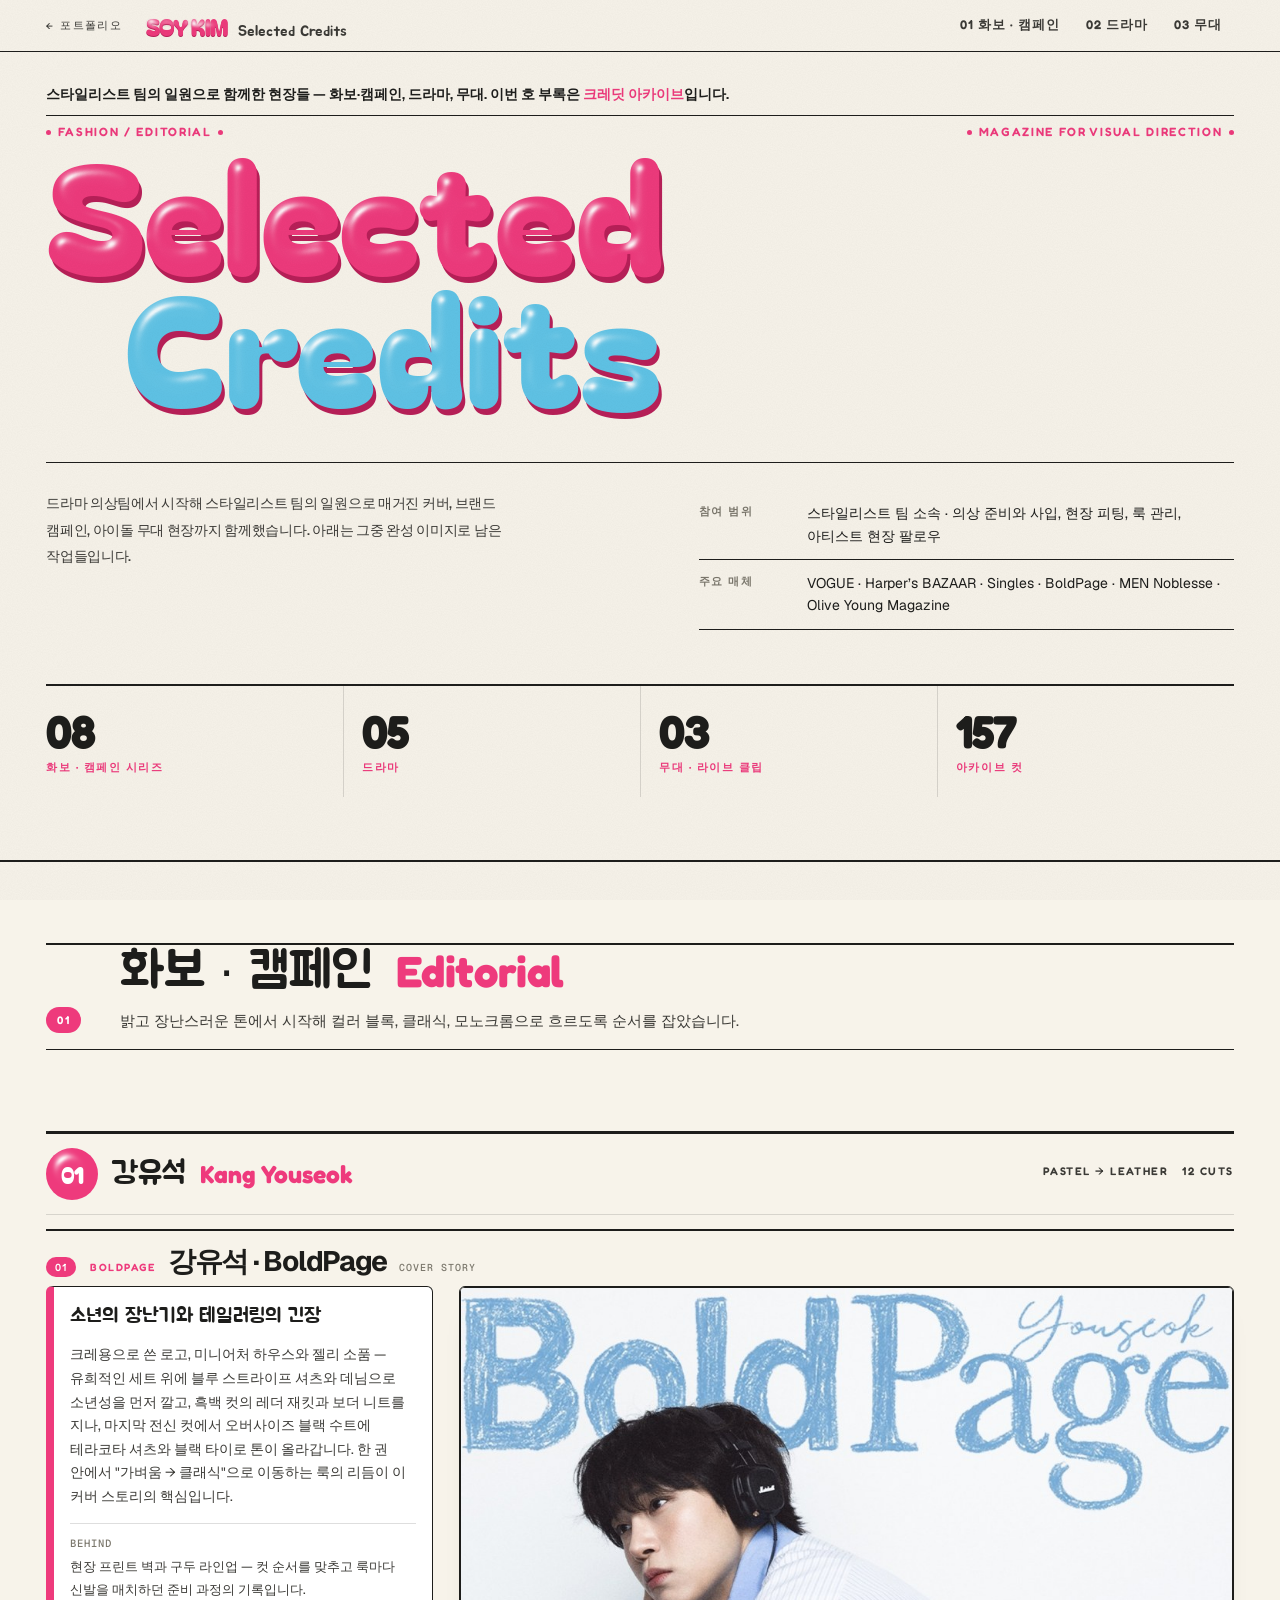
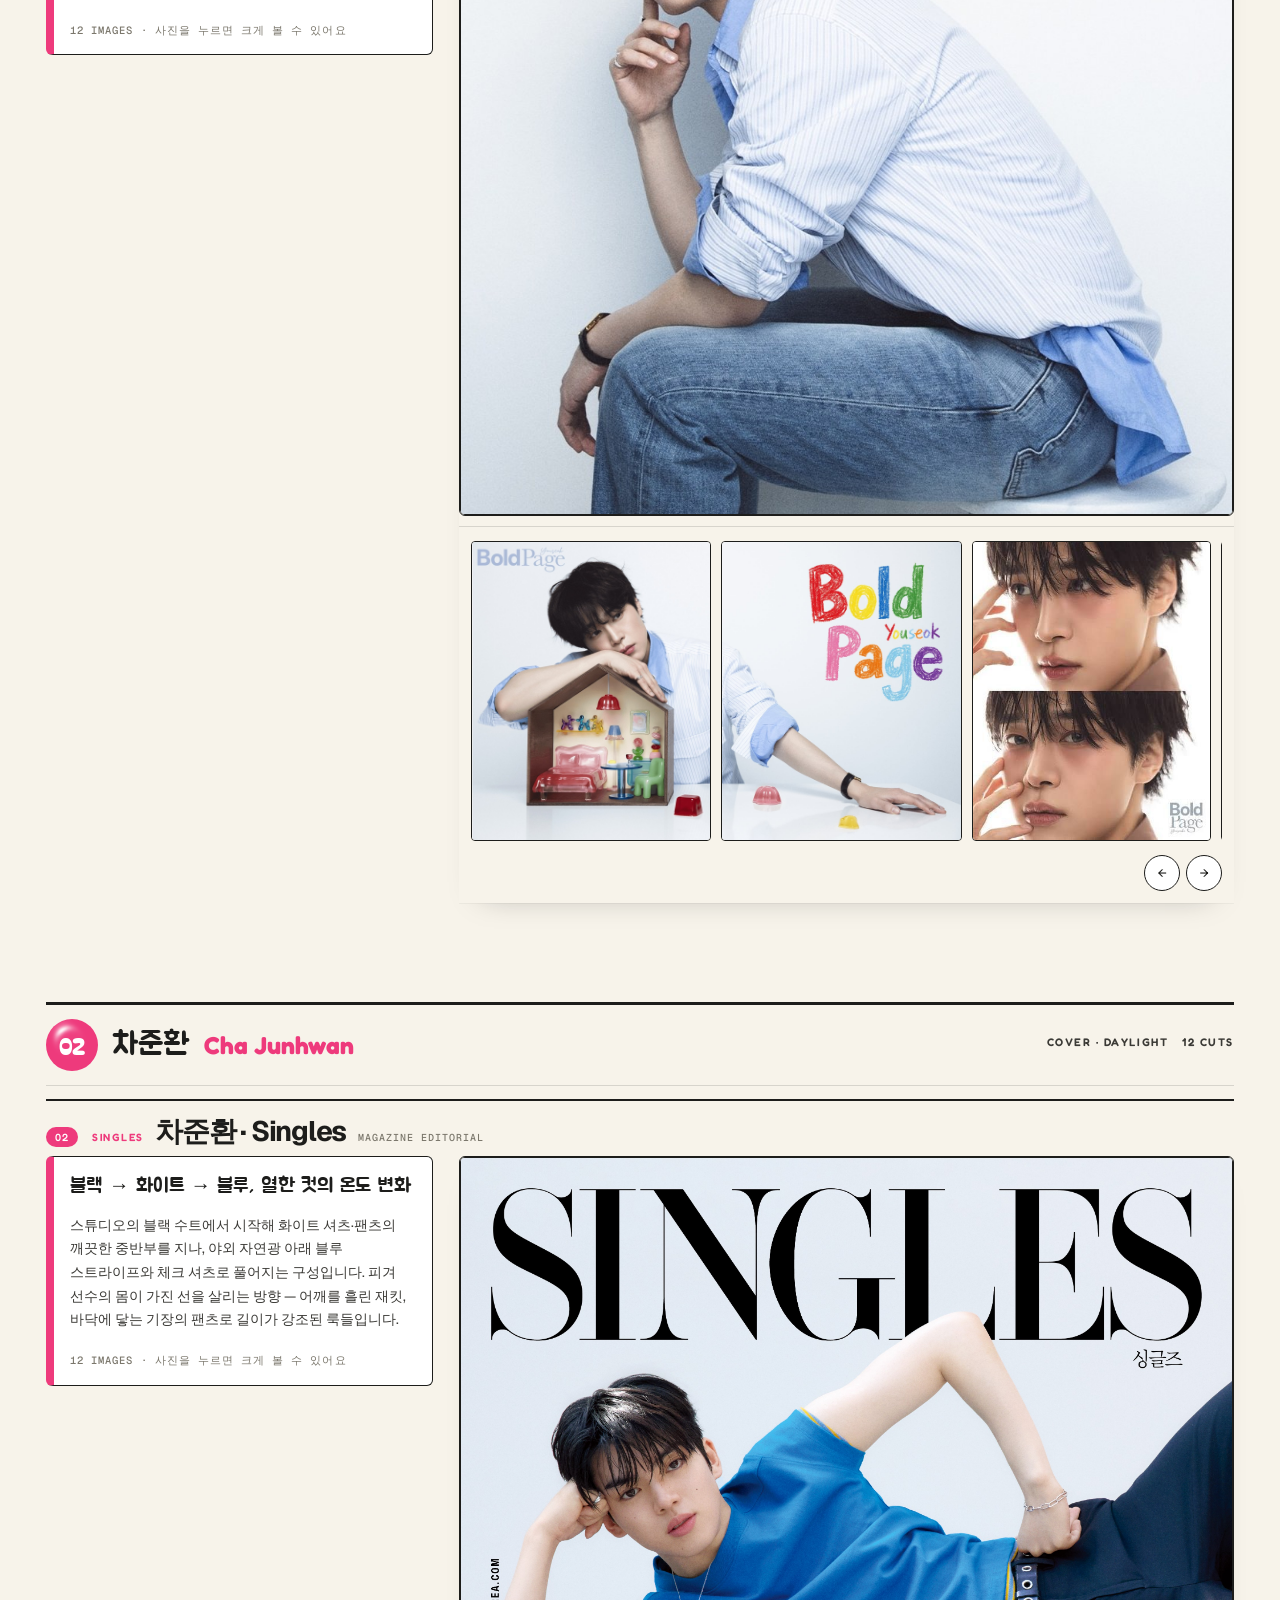
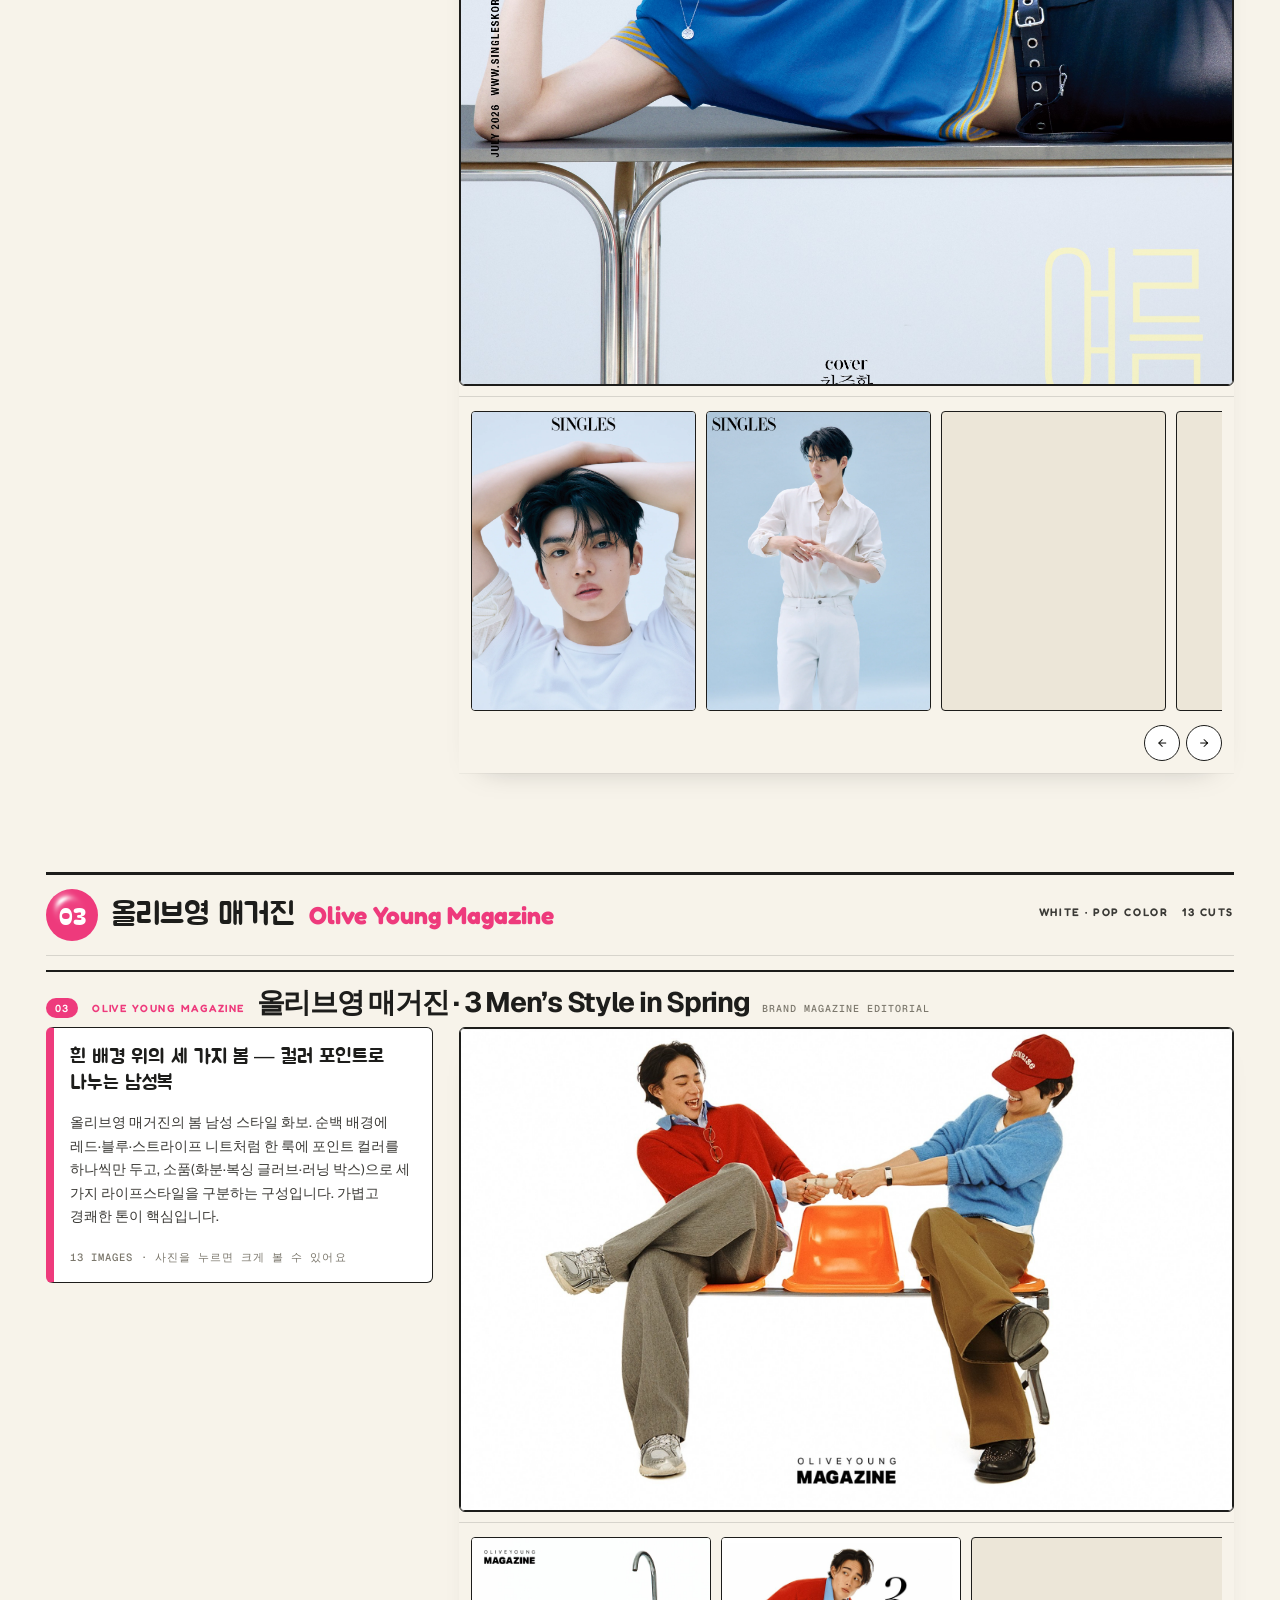
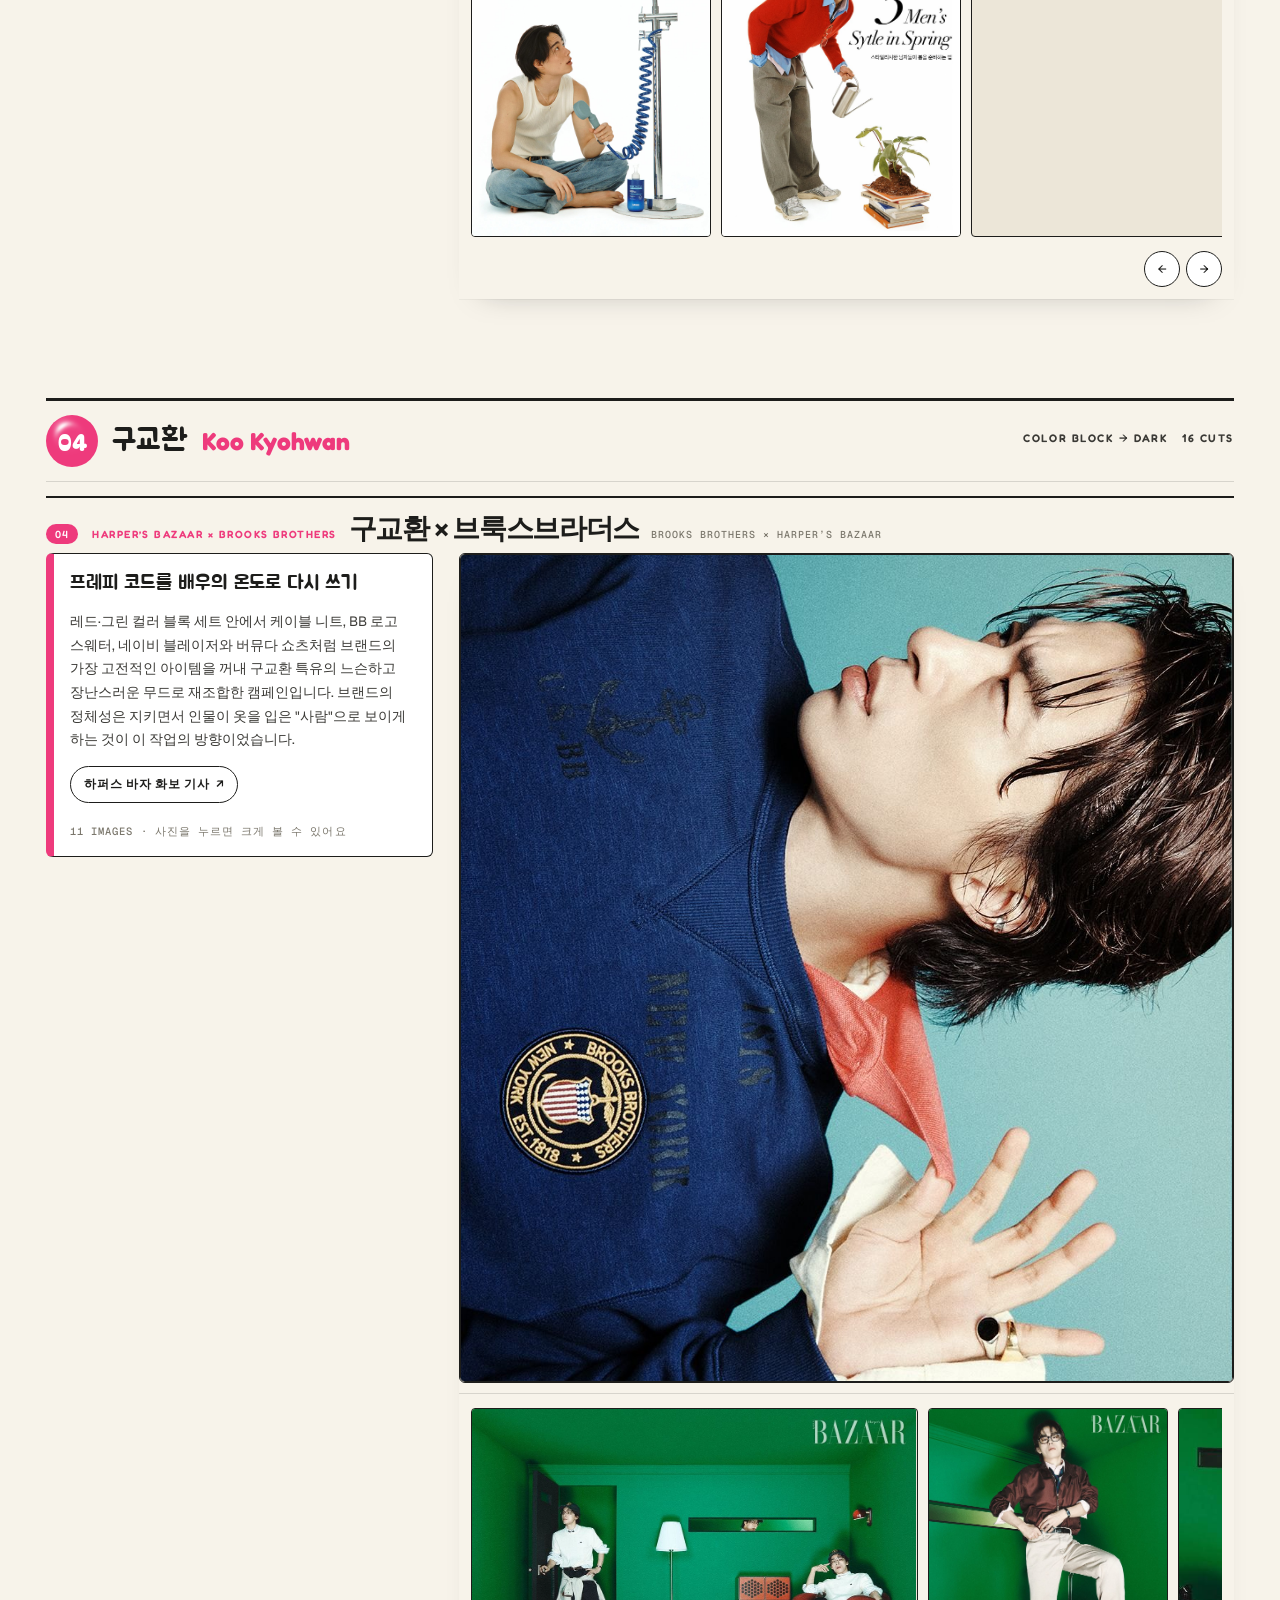
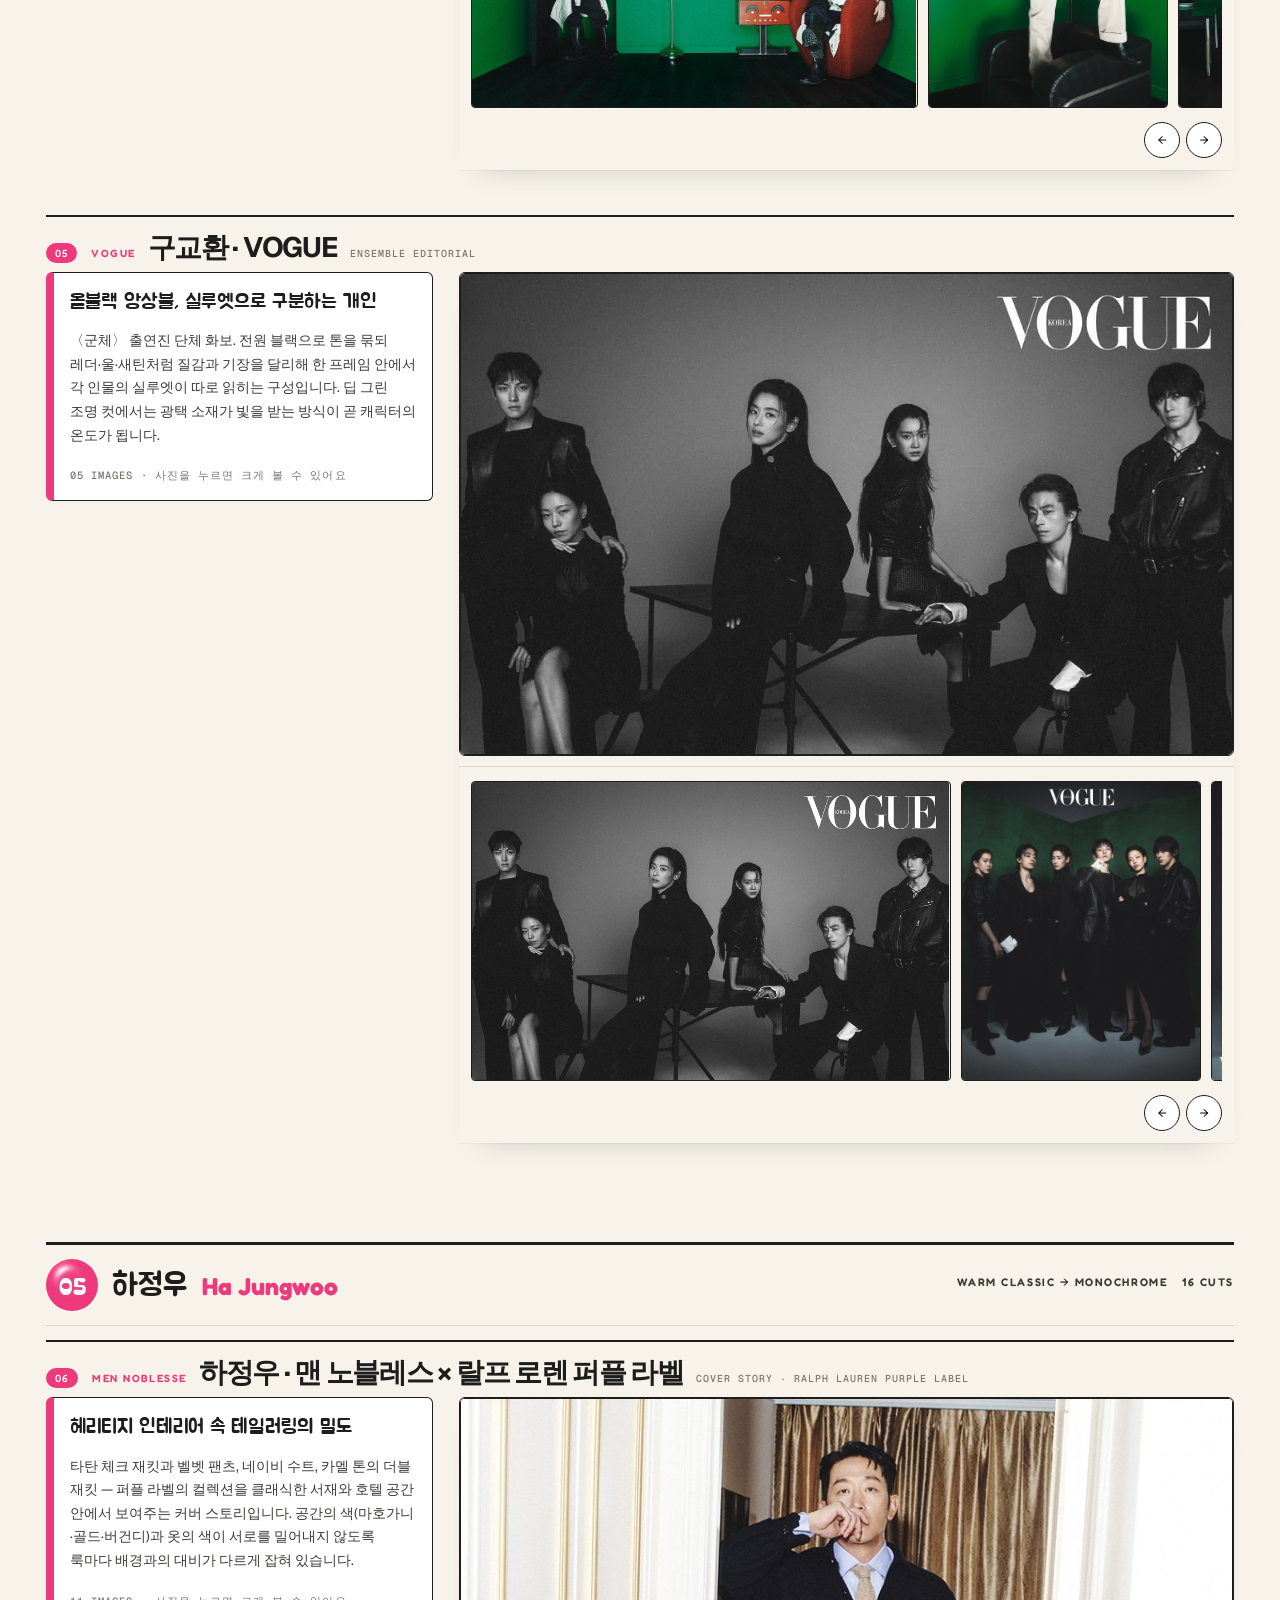
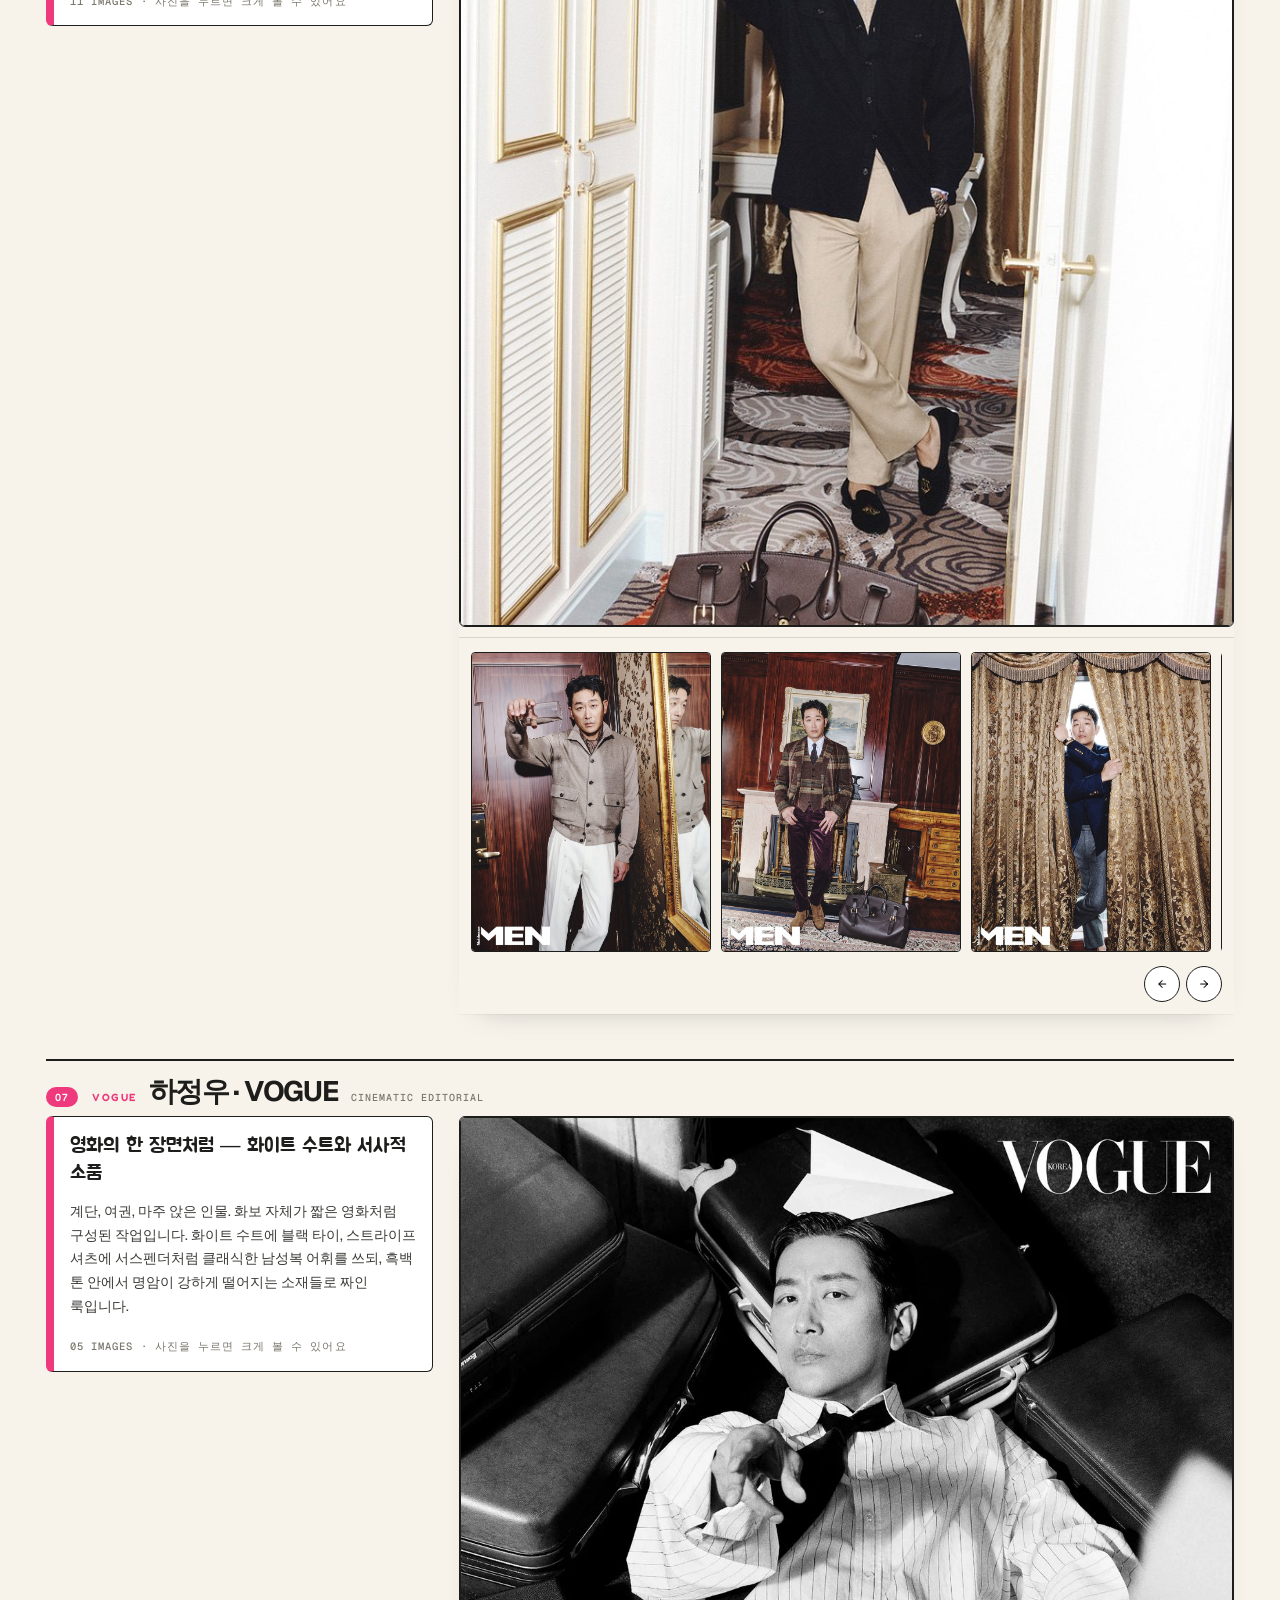
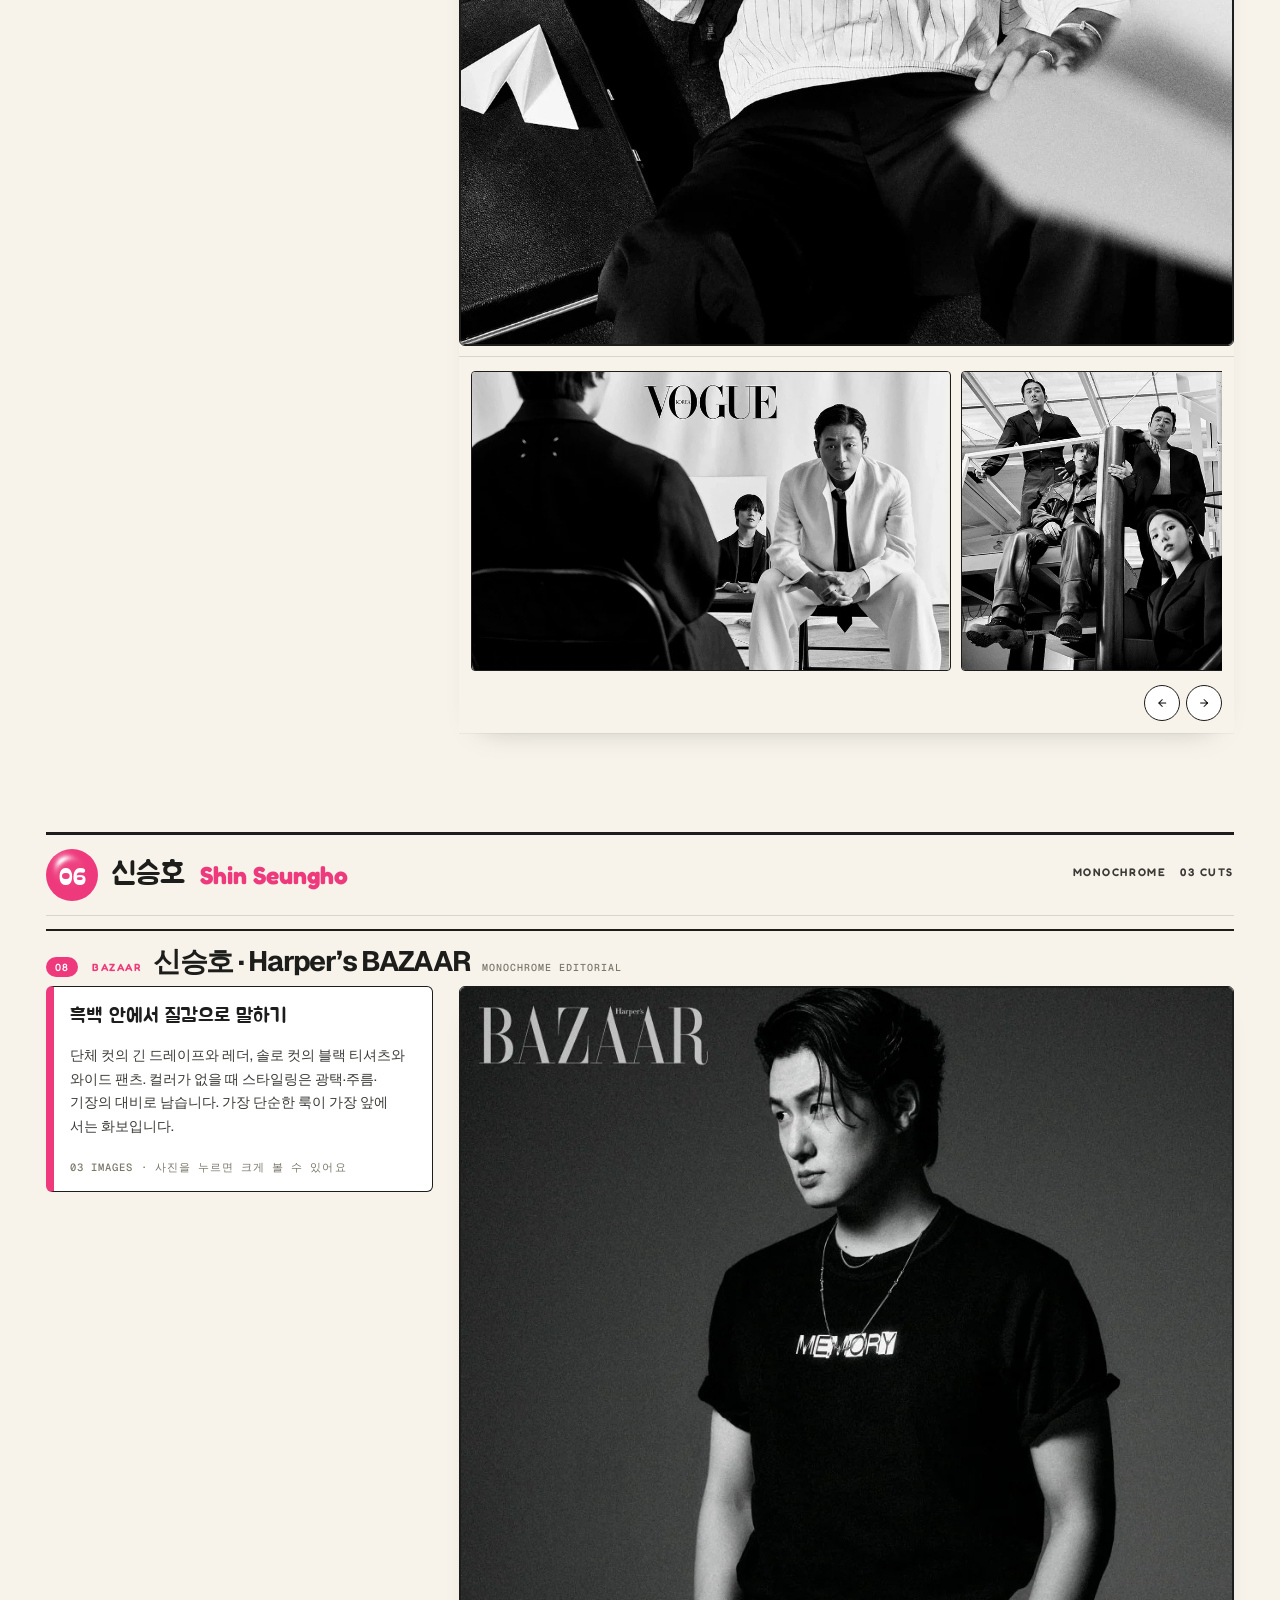
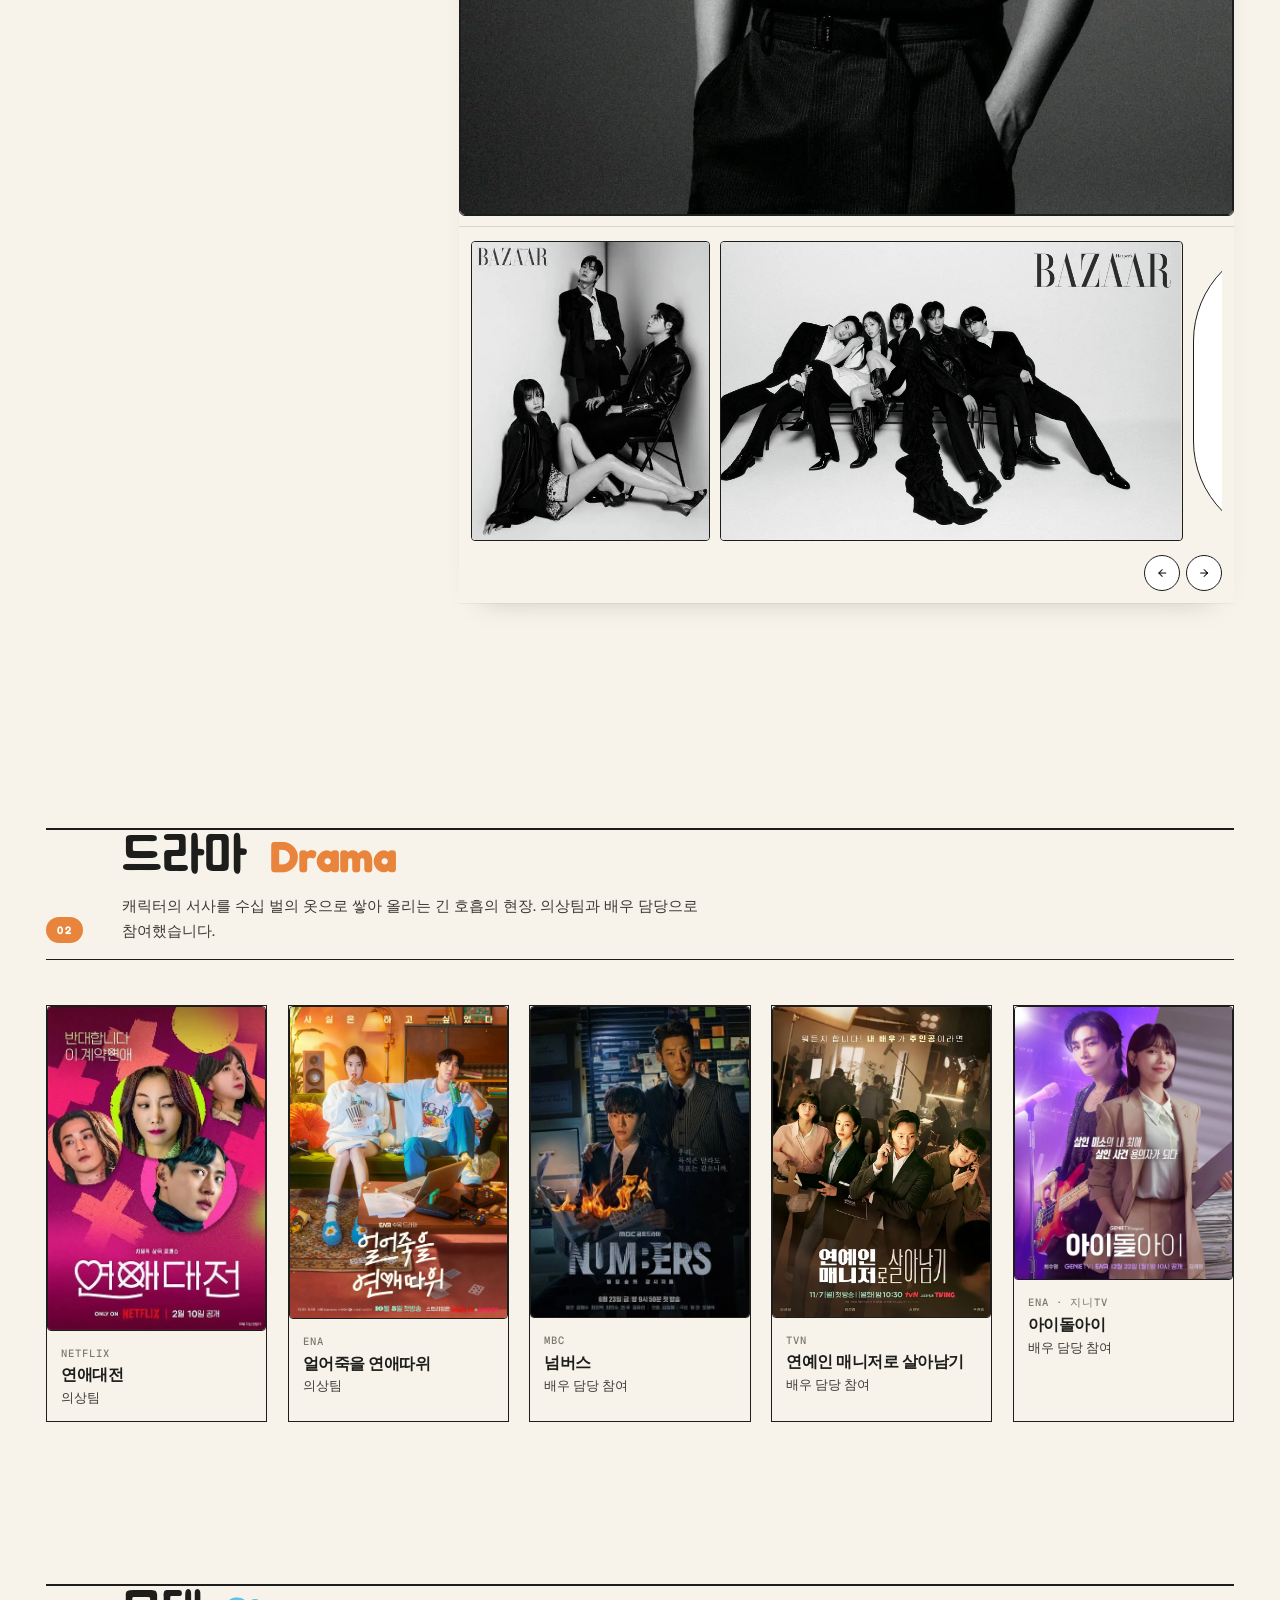
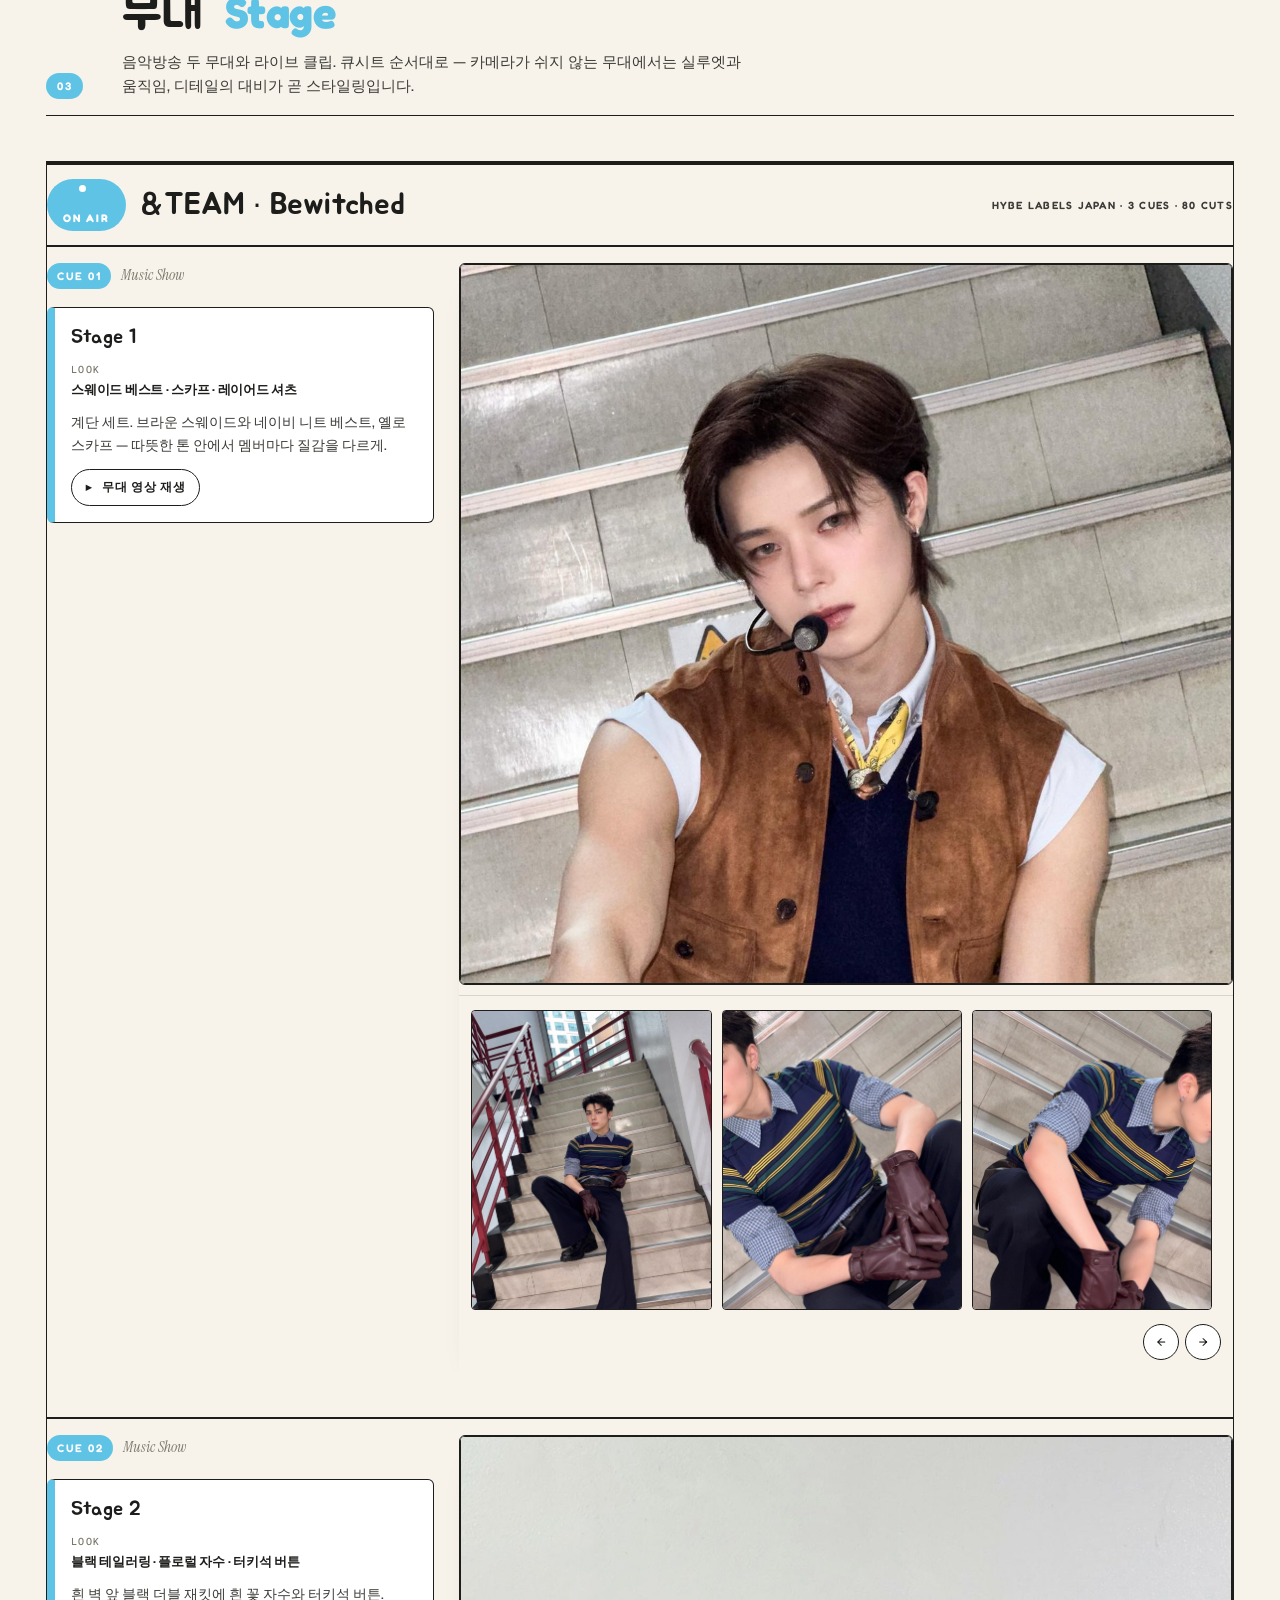
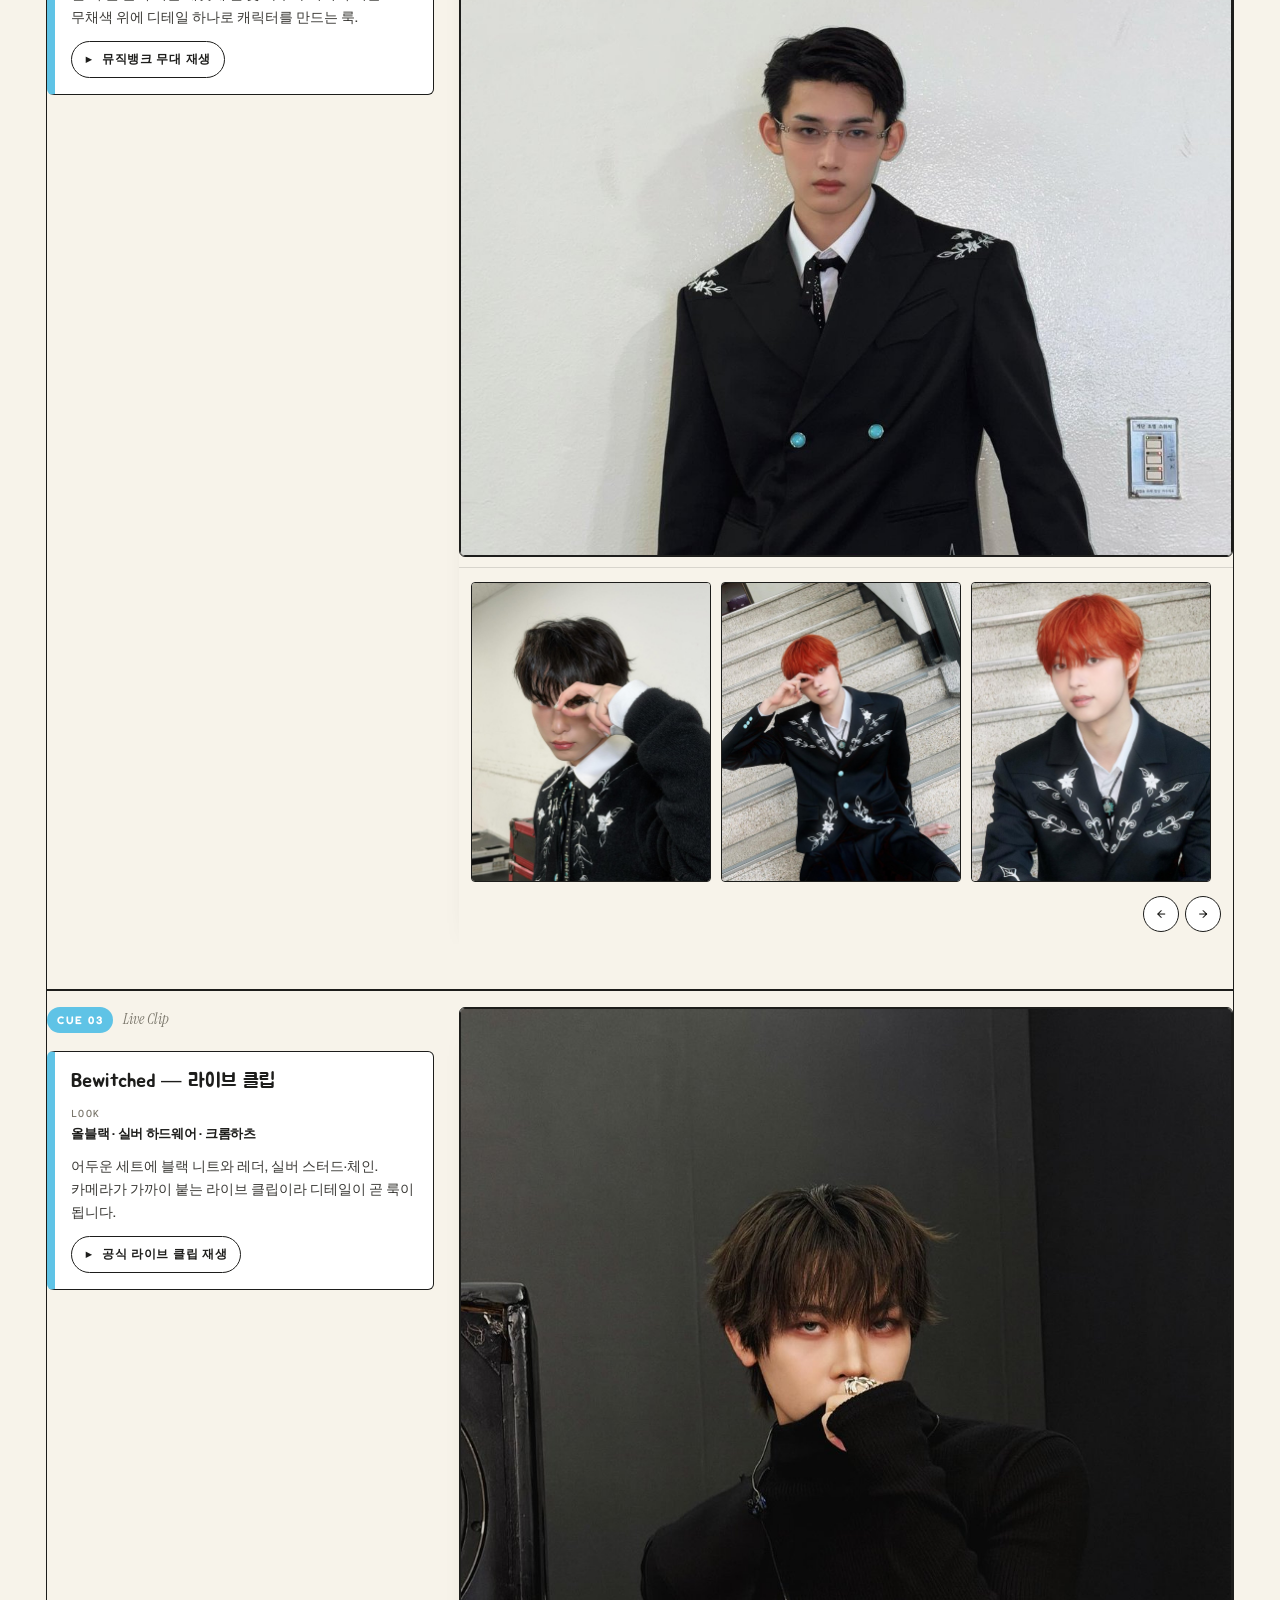
==== commit 1bf7ed63: "v54 sloth cover, balloon gloss filter, &TEAM in lookbook Co-Authored-By: Claude Fable 5.1 <noreply@a" ====
--- a/credits.html
+++ b/credits.html
@@ -13,6 +13,17 @@
   <script src="credits.js" defer></script>
 </head>
 <body class="credits-body">
+<svg xmlns="http://www.w3.org/2000/svg" width="0" height="0" style="position:absolute" aria-hidden="true"><defs>
+<filter id="balloon" x="-10%" y="-20%" width="120%" height="150%" color-interpolation-filters="sRGB">
+ <feGaussianBlur in="SourceAlpha" stdDeviation="6" result="blur"/>
+ <feSpecularLighting in="blur" surfaceScale="9" specularConstant="1.1" specularExponent="28" lighting-color="#fff" result="spec"><fePointLight x="-800" y="-1200" z="900"/></feSpecularLighting>
+ <feComposite in="spec" in2="SourceAlpha" operator="in" result="specIn"/>
+ <feGaussianBlur in="specIn" stdDeviation="1.2" result="specSoft"/>
+ <feComposite in="specSoft" in2="SourceGraphic" operator="over" result="lit"/>
+ <feOffset in="SourceAlpha" dx="0" dy="0" result="shadowA"/>
+ <feMerge><feMergeNode in="lit"/></feMerge>
+</filter>
+</defs></svg>
 <div class="bg" aria-hidden="true"><i class="bg-blob bg-blob--1"></i><i class="bg-blob bg-blob--2"></i><i class="bg-blob bg-blob--3"></i><i class="bg-blob bg-blob--4"></i><i class="bg-ray"></i><i class="bg-ray2"></i></div>
 <a href="#intro" class="skip-link">본문으로 이동</a>
 
--- a/credits.css
+++ b/credits.css
@@ -403,3 +403,79 @@
 .cue-onair{color:var(--c)}
 h1.cr-title.bubble .reg{font-family:var(--disp)!important;font-weight:700!important}
 h1.cr-title.bubble .reg{display:none}
+
+/* v49 — 핑크 */
+:root{--pink:#ee3a7c;--pink2:#b81f58;--sky:#5fc3e6}
+.cr-bar-title strong{color:var(--pink);filter:drop-shadow(.03em .05em 0 var(--pink2))}
+.cr-bar-nav a:hover,.cr-bar-nav a[aria-current]{color:var(--pink)}.cr-bar-nav a::after{background:var(--pink)}.cr-bar-progress i,.cr-bar-progress{background:var(--pink)}
+.cr-strap b,.cr-eyebrow,.cr-stats span{color:var(--pink)}
+h1.cr-title.bubble{color:var(--pink);-webkit-text-fill-color:var(--pink);filter:drop-shadow(.025em .045em 0 var(--pink2))}
+h1.cr-title.bubble span{color:var(--sky);-webkit-text-fill-color:var(--sky)}
+.cr-section{--c:var(--pink);--c2:#ffd1e2}
+#drama{--c:var(--orange)}
+#stage{--c:var(--sky)}
+
+
+/* ═══ v52 — 크레딧 페이지: 뽀빠이 '샵 리스트' 결로 통일 ═══ */
+.cr-series{display:grid;grid-template-columns:minmax(0,4fr) minmax(0,8fr);gap:clamp(16px,2vw,28px);align-items:start;border-top:2px solid var(--ink);padding-top:16px;margin-bottom:clamp(36px,5vh,64px)}
+.cr-series-head{grid-column:1/-1;display:flex;align-items:baseline;gap:12px;flex-wrap:wrap;margin:0 0 4px}
+.cr-series-text{border:1px solid var(--ink);border-left:8px solid var(--c);border-radius:6px;background:#fff;padding:16px;box-shadow:none}
+.cr-series-text h4{font:400 clamp(19px,1.6vw,24px)/1.3 var(--krd)}
+.cr-series-media{display:grid;gap:10px;min-width:0}
+.cr-lead{border:1px solid var(--ink);border-radius:6px;overflow:hidden;background:#fff}
+.cr-slider .thumb,.cr-thumb{border:1px solid var(--ink);border-radius:4px}
+/* 인물 코너 머리: 번호 풍선 */
+.cr-person-head{display:grid;grid-template-columns:auto 1fr auto auto;gap:14px;align-items:center;padding:14px 0;border-top:3px solid var(--ink)}
+.cr-person-no{display:inline-grid;place-items:center;width:52px;height:52px;border-radius:50%;background:var(--c);color:#fff;font:400 22px var(--bub);filter:none;text-shadow:none;transform:none}
+/* 무대 = 같은 결: 큐시트 머리도 인물 코너처럼 */
+.cue{border:0;background:transparent;border-radius:0}
+.cue-head{background:transparent;color:var(--ink);border:0;border-top:3px solid var(--ink);padding:14px 0;display:flex;align-items:center;gap:14px}
+.cue-head strong{font:400 clamp(22px,2.4vw,34px)/1.1 var(--krd)}
+.cue-onair{display:inline-grid;place-items:center;height:52px;padding:0 16px;border-radius:999px;background:var(--c);color:#fff;font:700 11px var(--disp);letter-spacing:.16em}
+.cue-onair i{background:#fff;width:7px;height:7px;border-radius:50%;margin-right:8px;animation:blink 1.4s infinite}
+.cue-meta{margin-left:auto;color:var(--ink2)}
+.cue-row{display:grid;grid-template-columns:minmax(0,4fr) minmax(0,8fr);gap:clamp(16px,2vw,28px);align-items:start;border-top:2px solid var(--ink);padding-top:16px;margin-bottom:clamp(36px,5vh,64px)}
+.cue-col-no{display:flex;gap:10px;align-items:baseline;margin-bottom:8px}
+.cue-no{display:inline-grid;place-items:center;height:26px;padding:0 10px;border-radius:999px;background:var(--c);color:#fff;font:600 11px var(--disp);letter-spacing:.14em}
+.cue-text{border:1px solid var(--ink);border-left:8px solid var(--c);border-radius:6px;background:#fff;padding:16px}
+.cue-play{border-radius:999px;border:1.5px solid var(--ink);font:600 12px var(--disp);letter-spacing:.06em}
+@keyframes blink{0%,100%{opacity:1}50%{opacity:.2}}
+@media(max-width:900px){.cr-series,.cue-row{grid-template-columns:1fr}.cr-person-head{grid-template-columns:auto 1fr}.cr-person-tone,.cr-person-count{display:none}}
+/* 큐 섹션을 시리즈와 같은 2단 격자로 */
+.cue{display:grid;grid-template-columns:minmax(0,4fr) minmax(0,8fr);grid-template-areas:'no media' 'text media';gap:10px clamp(16px,2vw,28px);align-items:start;border-top:2px solid var(--ink);padding:16px 0 0;margin-bottom:clamp(36px,5vh,64px)}
+.cue-col-no{grid-area:no;position:static}
+.cue-col-text{grid-area:text;position:static;border:1px solid var(--ink);border-left:8px solid var(--c);border-radius:6px;background:#fff;padding:16px}
+.cue-col-text h3{font:400 clamp(19px,1.6vw,24px)/1.3 var(--krd);letter-spacing:0}
+.cue-col-media{grid-area:media;border:0;display:grid;gap:10px}
+.cue-lead{border:1px solid var(--ink);border-radius:6px;overflow:hidden;background:#fff}
+@media(max-width:900px){.cue{grid-template-columns:1fr;grid-template-areas:'no' 'text' 'media'}}
+/* fix: 2단 격자는 cr-series-body에 */
+.cr-series{display:block;padding:16px 0 0}
+.cr-series-body{display:grid;grid-template-columns:minmax(0,4fr) minmax(0,8fr);gap:clamp(16px,2vw,28px);align-items:start}
+.cr-series-media{border:0;padding:0}
+.cr-series-text{position:static}
+@media(max-width:900px){.cr-series-body{grid-template-columns:1fr}}
+.cue{align-content:start;grid-template-rows:auto auto 1fr}
+.cue-col-text{align-self:start}
+
+/* v53 — 무대 큐 정렬 */
+.cue{grid-template-rows:auto auto;align-items:start}
+.cue-col-no{align-self:start}
+.cue-col-text{align-self:start;margin:0}
+.cue-col-media{align-self:start}
+.cue-lead .thumb{width:100%!important;height:auto!important;aspect-ratio:4/5!important}
+.cue-lead img{object-fit:cover!important;object-position:50% 10%}
+h1.cr-title.bubble{-webkit-text-fill-color:transparent;background:linear-gradient(180deg,#ff9fc4 0%,#ff5f99 22%,var(--pink) 45%,var(--pink) 100%);-webkit-background-clip:text;background-clip:text;filter:drop-shadow(.022em .04em 0 var(--pink2)) drop-shadow(0 .06em .06em rgba(0,0,0,.25))}
+h1.cr-title.bubble span{-webkit-text-fill-color:transparent;background:linear-gradient(180deg,#bfe9f7 0%,#86d4ee 22%,var(--sky) 45%,var(--sky) 100%);-webkit-background-clip:text;background-clip:text}
+/* v53 fix: 큐 격자 — 세로 늘어남 방지 */
+.cue{display:grid!important;grid-template-columns:minmax(0,4fr) minmax(0,8fr)!important;grid-template-areas:'no media' 'text media' 'gap media'!important;grid-template-rows:auto auto 1fr!important;align-items:start!important}
+.cue-col-no{grid-area:no!important;position:static!important;top:auto!important}
+.cue-col-text{grid-area:text!important;position:static!important;top:auto!important}
+.cue-col-media{grid-area:media!important}
+@media(max-width:900px){.cue{grid-template-columns:1fr!important;grid-template-areas:'no' 'text' 'media'!important;grid-template-rows:auto!important}}
+
+/* v54 — 풍선 광택 */
+h1.cr-title.bubble{-webkit-text-fill-color:currentColor!important;background:none!important;color:var(--pink);filter:url(#balloon) drop-shadow(.025em .045em 0 var(--pink2))}
+h1.cr-title.bubble span{-webkit-text-fill-color:var(--sky)!important;background:none!important;color:var(--sky)}
+.cr-bar-title strong{-webkit-text-fill-color:var(--pink)!important;background:none!important;filter:url(#balloon) drop-shadow(.04em .06em 0 var(--pink2))}
+.cr-person-no{filter:url(#balloon)}
